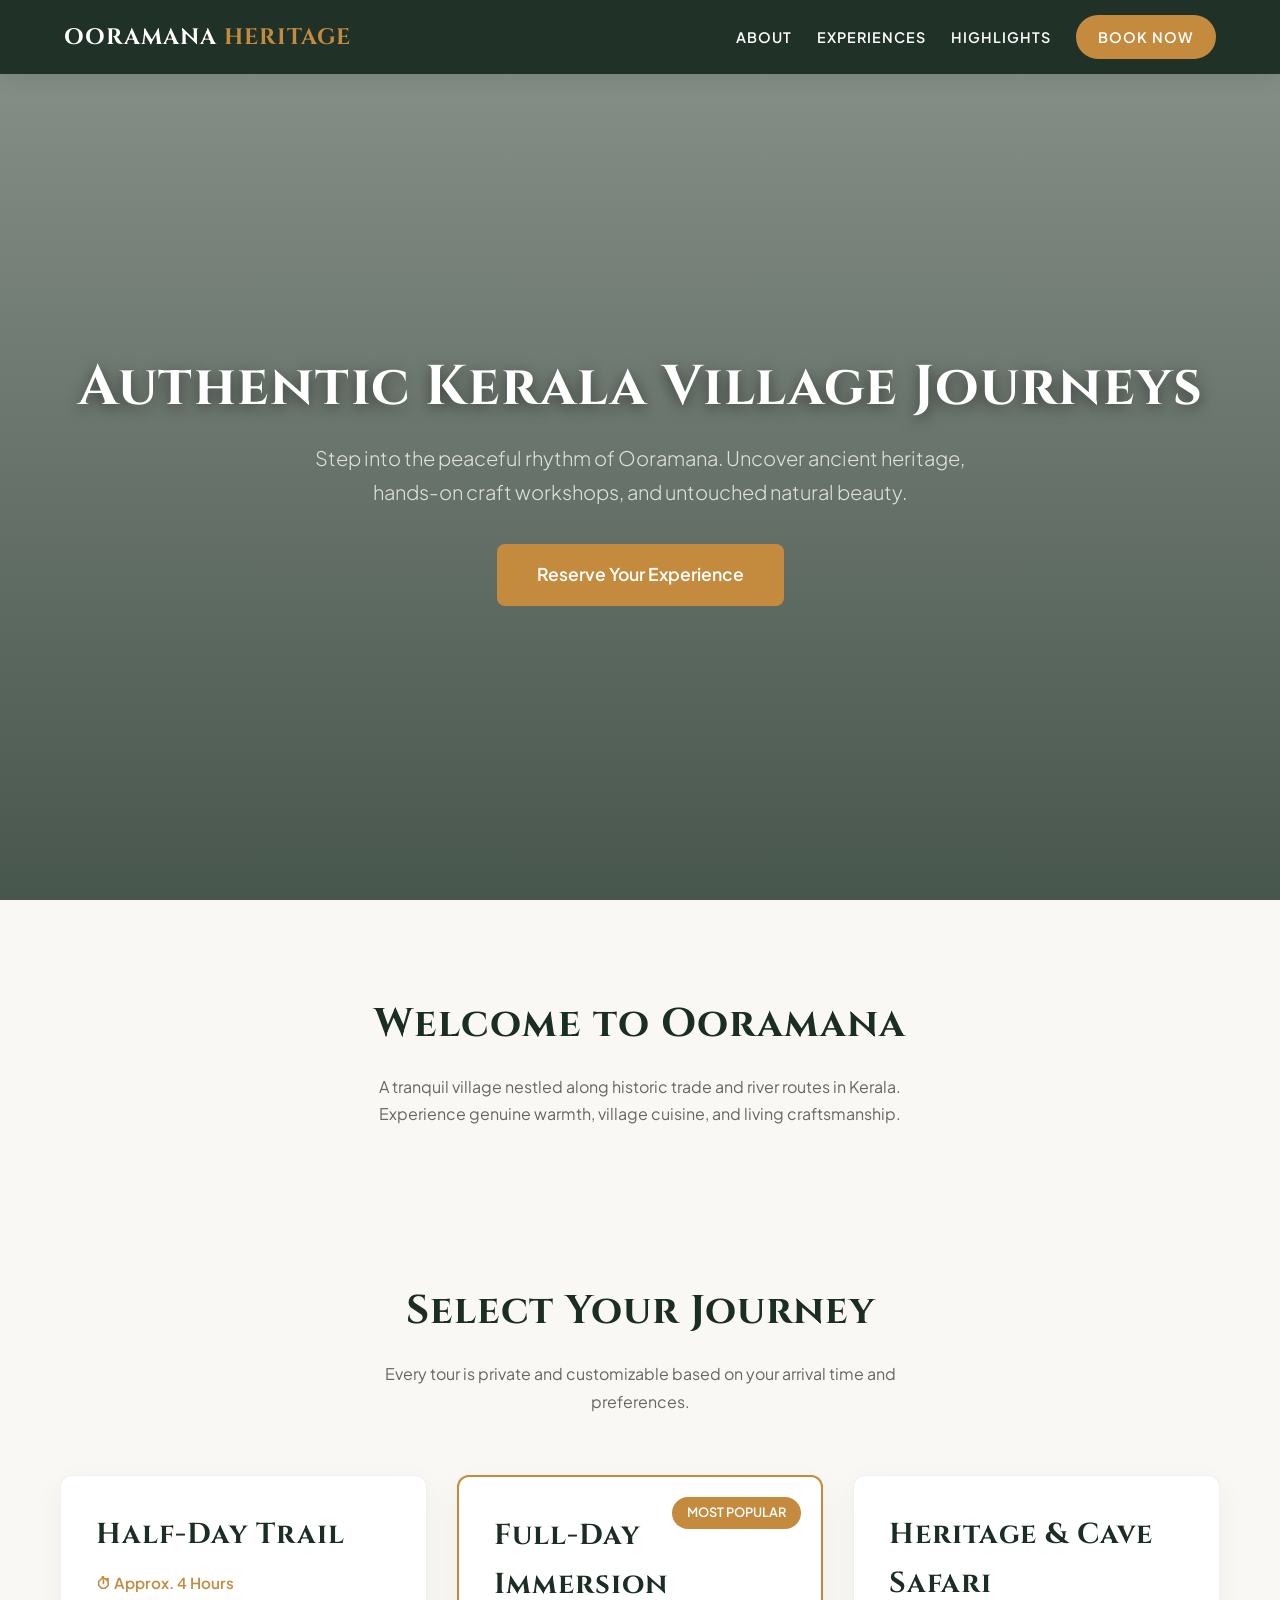
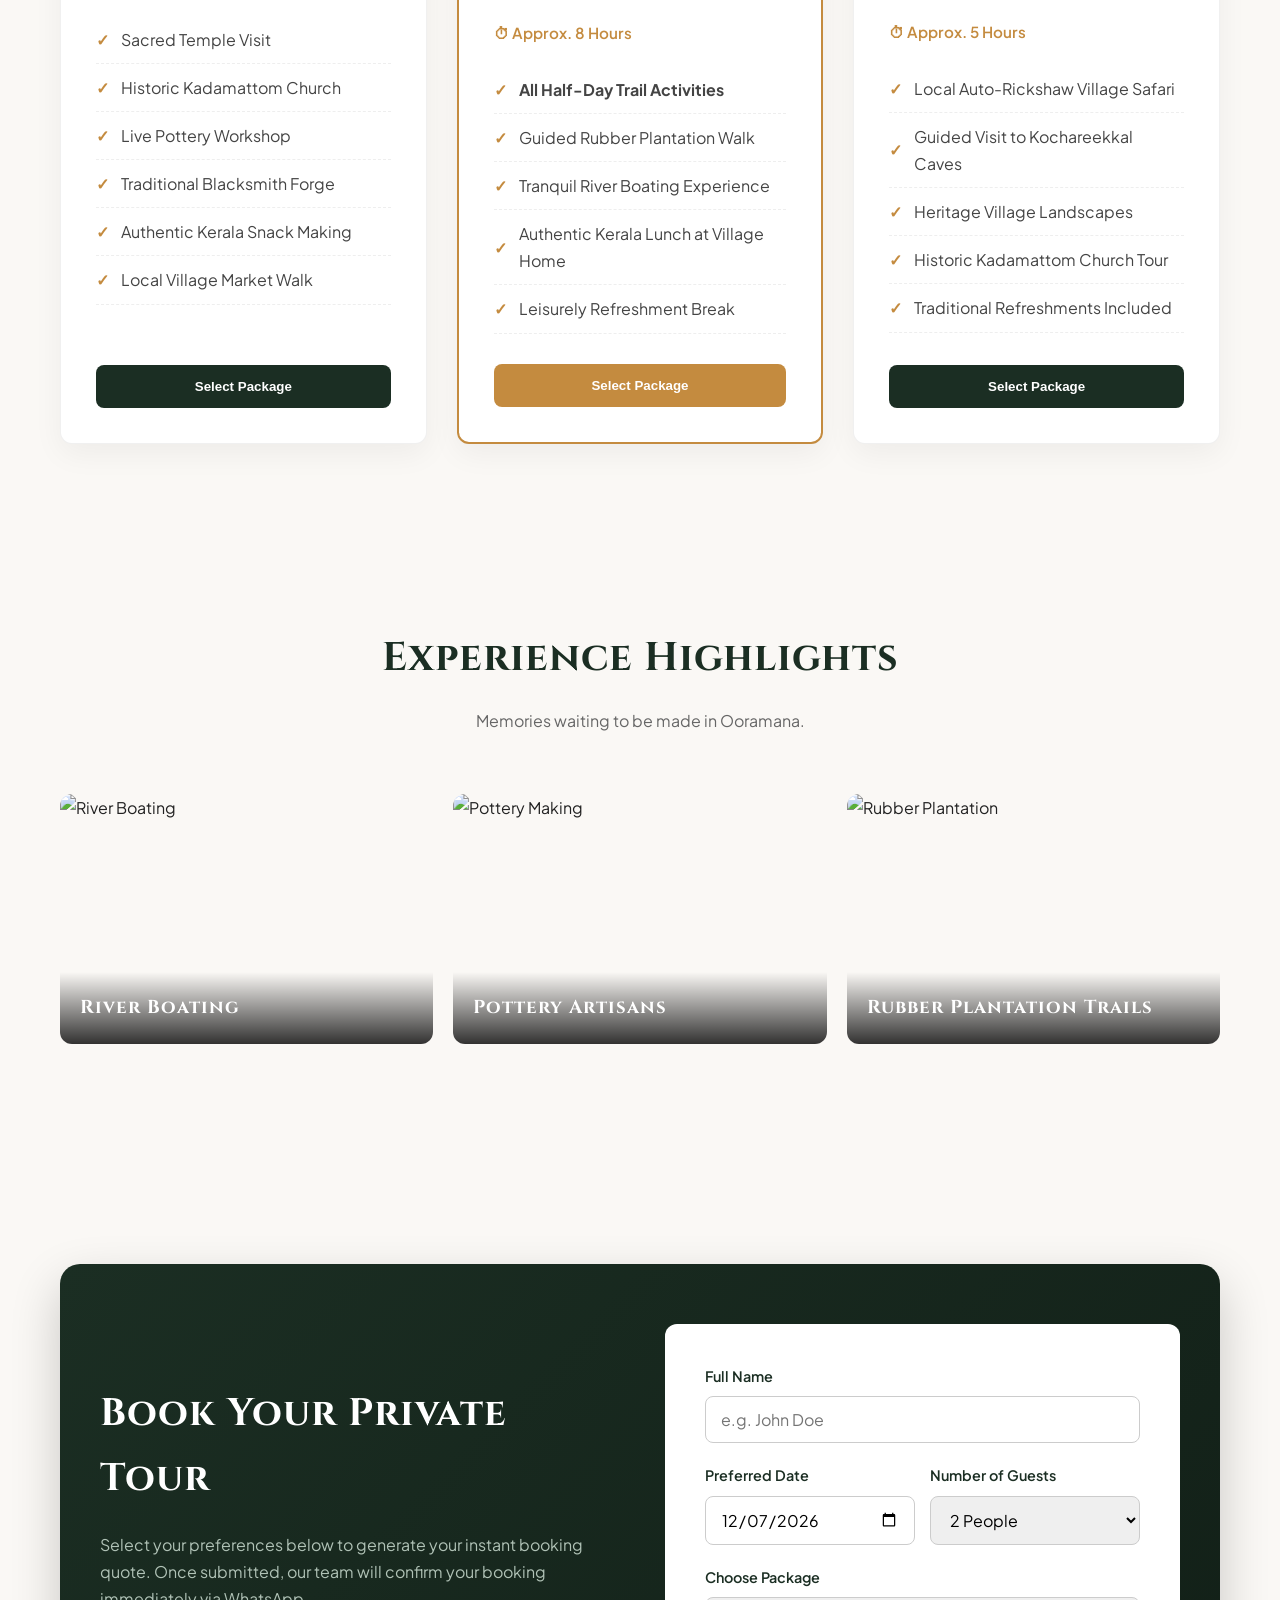
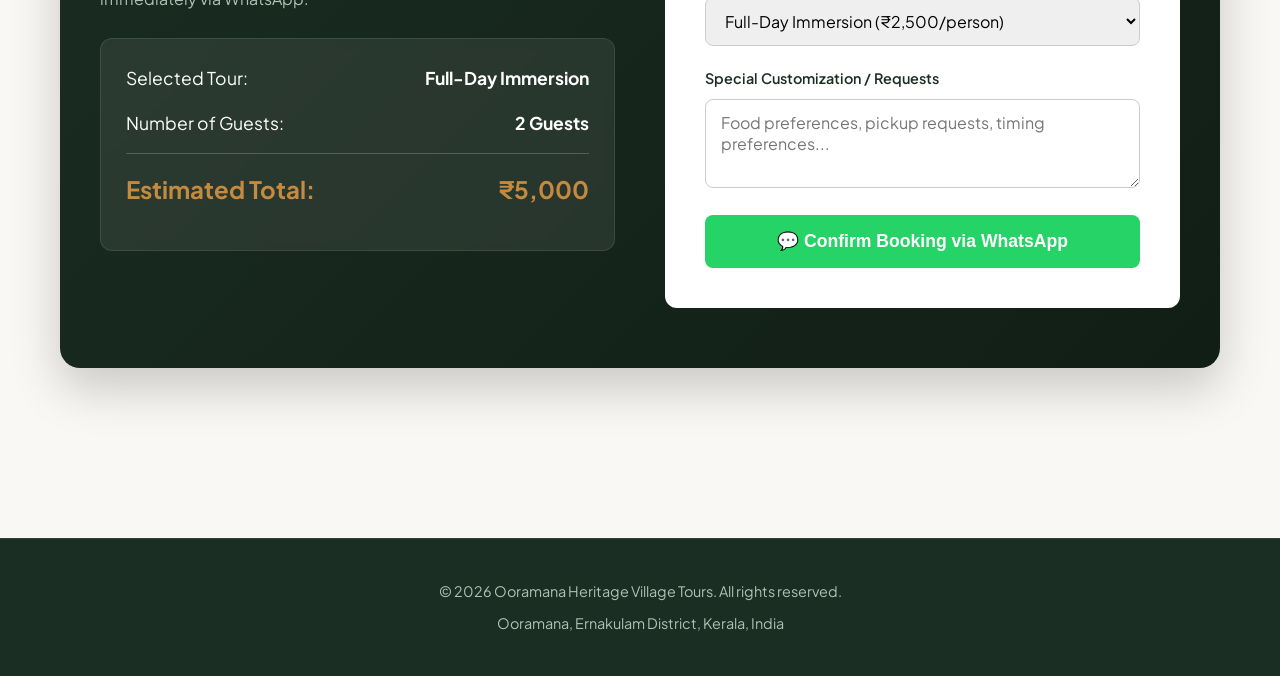
==== index.html @ 74918557 "Revamp index.html with new styles and content Updated the title and styles for better branding and a" ====
<!DOCTYPE html>
<html lang="en">
<head>
    <meta charset="UTF-8">
    <meta name="viewport" content="width=device-width, initial-scale=1.0">
    <title>Ooramana Heritage & Village Tours | Kerala</title>
    <!-- Google Fonts -->
    <link rel="preconnect" href="https://fonts.googleapis.com">
    <link rel="preconnect" href="https://fonts.gstatic.com" crossorigin>
    <link href="https://fonts.googleapis.com/css2?family=Cinzel:wght@500;700&family=Plus+Jakarta+Sans:wght@300;400;600&display=swap" rel="stylesheet">
    
    <style>
        :root {
            --primary: #1b2e23;      /* Deep Forest Green */
            --accent: #c48b3f;       /* Warm Terracotta / Gold */
            --accent-light: #f4ede2;
            --bg: #faf8f5;           /* Soft Ivory Background */
            --card-bg: #ffffff;
            --text-dark: #222222;
            --text-muted: #666666;
            --radius: 12px;
            --transition: all 0.3s cubic-bezier(0.25, 0.8, 0.25, 1);
        }

        * {
            box-sizing: border-box;
            margin: 0;
            padding: 0;
        }

        html {
            scroll-behavior: smooth;
        }

        body {
            font-family: 'Plus Jakarta Sans', sans-serif;
            background-color: var(--bg);
            color: var(--text-dark);
            line-height: 1.7;
        }

        h1, h2, h3, .brand {
            font-family: 'Cinzel', serif;
            letter-spacing: 1px;
        }

        /* Header & Navigation */
        header {
            position: fixed;
            top: 0;
            width: 100%;
            background: rgba(27, 46, 35, 0.95);
            backdrop-filter: blur(10px);
            z-index: 1000;
            padding: 15px 5%;
            display: flex;
            justify-content: space-between;
            align-items: center;
            box-shadow: 0 4px 20px rgba(0,0,0,0.1);
        }

        .brand {
            color: #ffffff;
            font-size: 1.4rem;
            font-weight: 700;
            text-decoration: none;
        }

        .brand span {
            color: var(--accent);
        }

        nav {
            display: flex;
            gap: 25px;
            align-items: center;
        }

        nav a {
            color: #ffffff;
            text-decoration: none;
            font-size: 0.9rem;
            font-weight: 600;
            text-transform: uppercase;
            letter-spacing: 1px;
            transition: var(--transition);
        }

        nav a:hover {
            color: var(--accent);
        }

        .nav-btn {
            background-color: var(--accent);
            color: white !important;
            padding: 10px 22px;
            border-radius: 30px;
            transition: var(--transition);
        }

        .nav-btn:hover {
            background-color: #a6722e;
            transform: translateY(-2px);
        }

        /* Hero Section */
        .hero {
            min-height: 100vh;
            background: linear-gradient(180deg, rgba(27, 46, 35, 0.5) 0%, rgba(27, 46, 35, 0.8) 100%), 
                        url('https://images.unsplash.com/photo-1602216056096-3b40cc0c9944?auto=format&fit=crop&w=1800&q=80') center/cover no-repeat;
            display: flex;
            flex-direction: column;
            justify-content: center;
            align-items: center;
            text-align: center;
            color: white;
            padding: 100px 20px 40px;
        }

        .hero h1 {
            font-size: 3.5rem;
            margin-bottom: 20px;
            line-height: 1.2;
            text-shadow: 0 4px 15px rgba(0,0,0,0.5);
        }

        .hero p {
            font-size: 1.25rem;
            max-width: 700px;
            margin-bottom: 35px;
            color: #e0e0e0;
            font-weight: 300;
        }

        /* Main Container */
        .container {
            max-width: 1200px;
            margin: 0 auto;
            padding: 90px 20px;
        }

        .section-header {
            text-align: center;
            margin-bottom: 60px;
        }

        .section-header h2 {
            font-size: 2.5rem;
            color: var(--primary);
            margin-bottom: 15px;
        }

        .section-header p {
            color: var(--text-muted);
            max-width: 600px;
            margin: 0 auto;
        }

        /* Interactive Experience Grid */
        .packages-grid {
            display: grid;
            grid-template-columns: repeat(auto-fit, minmax(320px, 1fr));
            gap: 30px;
        }

        .package-card {
            background: var(--card-bg);
            border-radius: var(--radius);
            overflow: hidden;
            box-shadow: 0 10px 30px rgba(0,0,0,0.05);
            border: 1px solid rgba(0,0,0,0.06);
            display: flex;
            flex-direction: column;
            transition: var(--transition);
            position: relative;
        }

        .package-card:hover {
            transform: translateY(-8px);
            box-shadow: 0 20px 40px rgba(0,0,0,0.1);
        }

        .package-card.featured {
            border: 2px solid var(--accent);
        }

        .badge {
            position: absolute;
            top: 20px;
            right: 20px;
            background-color: var(--accent);
            color: white;
            padding: 5px 15px;
            border-radius: 20px;
            font-size: 0.8rem;
            font-weight: 600;
            text-transform: uppercase;
        }

        .package-body {
            padding: 35px;
            flex-grow: 1;
            display: flex;
            flex-direction: column;
        }

        .package-title {
            font-size: 1.8rem;
            color: var(--primary);
            margin-bottom: 10px;
        }

        .package-duration {
            color: var(--accent);
            font-weight: 600;
            margin-bottom: 20px;
            display: block;
            font-size: 0.95rem;
        }

        .package-list {
            list-style: none;
            margin-bottom: 30px;
            flex-grow: 1;
        }

        .package-list li {
            padding: 10px 0;
            border-bottom: 1px dashed #eeeeee;
            display: flex;
            align-items: center;
            gap: 12px;
            color: #444;
        }

        .package-list li::before {
            content: "✓";
            color: var(--accent);
            font-weight: bold;
        }

        .select-btn {
            background-color: var(--primary);
            color: white;
            text-align: center;
            padding: 14px;
            border-radius: 8px;
            text-decoration: none;
            font-weight: 600;
            cursor: pointer;
            border: none;
            width: 100%;
            transition: var(--transition);
        }

        .select-btn:hover {
            background-color: var(--accent);
        }

        /* Booking Section */
        .booking-section {
            background: linear-gradient(135deg, var(--primary) 0%, #111e16 100%);
            color: white;
            border-radius: 20px;
            padding: 60px 40px;
            margin-top: 40px;
            box-shadow: 0 20px 50px rgba(0,0,0,0.2);
        }

        .booking-container {
            display: grid;
            grid-template-columns: 1fr 1fr;
            gap: 50px;
            align-items: center;
        }

        .booking-info h2 {
            font-size: 2.4rem;
            color: #ffffff;
            margin-bottom: 20px;
        }

        .booking-info p {
            color: #b0c2b6;
            margin-bottom: 25px;
        }

        .price-calculator {
            background: rgba(255, 255, 255, 0.08);
            padding: 25px;
            border-radius: var(--radius);
            backdrop-filter: blur(5px);
            border: 1px solid rgba(255,255,255,0.1);
        }

        .calculator-row {
            display: flex;
            justify-content: space-between;
            margin-bottom: 15px;
            font-size: 1.1rem;
        }

        .calculator-total {
            border-top: 1px solid rgba(255,255,255,0.2);
            padding-top: 15px;
            font-size: 1.5rem;
            font-weight: 700;
            color: var(--accent);
        }

        /* Interactive Booking Form */
        .booking-form {
            background: white;
            padding: 40px;
            border-radius: var(--radius);
            color: var(--text-dark);
        }

        .form-group {
            margin-bottom: 20px;
        }

        .form-group label {
            display: block;
            margin-bottom: 8px;
            font-weight: 600;
            font-size: 0.9rem;
            color: var(--primary);
        }

        .form-control {
            width: 100%;
            padding: 12px 15px;
            border: 1px solid #cccccc;
            border-radius: 8px;
            font-family: inherit;
            font-size: 1rem;
            transition: var(--transition);
        }

        .form-control:focus {
            outline: none;
            border-color: var(--accent);
            box-shadow: 0 0 0 3px rgba(196, 139, 63, 0.2);
        }

        .form-row {
            display: grid;
            grid-template-columns: 1fr 1fr;
            gap: 15px;
        }

        .book-now-btn {
            background-color: #25D366; /* WhatsApp Green */
            color: white;
            width: 100%;
            padding: 16px;
            border: none;
            border-radius: 8px;
            font-size: 1.1rem;
            font-weight: 700;
            cursor: pointer;
            display: flex;
            justify-content: center;
            align-items: center;
            gap: 10px;
            transition: var(--transition);
        }

        .book-now-btn:hover {
            background-color: #1eb956;
            transform: translateY(-2px);
        }

        /* Highlights / Gallery Grid */
        .gallery-grid {
            display: grid;
            grid-template-columns: repeat(auto-fit, minmax(280px, 1fr));
            gap: 20px;
        }

        .gallery-item {
            position: relative;
            height: 250px;
            border-radius: var(--radius);
            overflow: hidden;
        }

        .gallery-item img {
            width: 100%;
            height: 100%;
            object-fit: cover;
            transition: var(--transition);
        }

        .gallery-item:hover img {
            transform: scale(1.08);
        }

        .gallery-overlay {
            position: absolute;
            bottom: 0;
            left: 0;
            right: 0;
            background: linear-gradient(transparent, rgba(0,0,0,0.8));
            color: white;
            padding: 20px;
        }

        /* Footer */
        footer {
            background: var(--primary);
            color: white;
            text-align: center;
            padding: 40px 20px;
            margin-top: 80px;
            border-top: 1px solid rgba(255,255,255,0.1);
        }

        footer p {
            color: #b0c2b6;
            font-size: 0.9rem;
        }

        /* Mobile Adjustments */
        @media (max-width: 768px) {
            .hero h1 { font-size: 2.4rem; }
            .booking-container { grid-template-columns: 1fr; }
            .form-row { grid-template-columns: 1fr; }
            nav { display: none; } /* Simplified for clean mobile view */
        }
    </style>
</head>
<body>

    <!-- Header Navigation -->
    <header>
        <a href="#" class="brand">OORAMANA <span>HERITAGE</span></a>
        <nav>
            <a href="#about">About</a>
            <a href="#packages">Experiences</a>
            <a href="#highlights">Highlights</a>
            <a href="#booking" class="nav-btn">Book Now</a>
        </nav>
    </header>

    <!-- Hero Section -->
    <section class="hero">
        <h1>Authentic Kerala Village Journeys</h1>
        <p>Step into the peaceful rhythm of Ooramana. Uncover ancient heritage, hands-on craft workshops, and untouched natural beauty.</p>
        <a href="#booking" class="select-btn" style="width: auto; padding: 16px 40px; font-size: 1.1rem; background-color: var(--accent);">Reserve Your Experience</a>
    </section>

    <!-- About Section -->
    <section class="container" id="about">
        <div class="section-header">
            <h2>Welcome to Ooramana</h2>
            <p>A tranquil village nestled along historic trade and river routes in Kerala. Experience genuine warmth, village cuisine, and living craftsmanship.</p>
        </div>
    </section>

    <!-- Experience Packages -->
    <section class="container" id="packages" style="padding-top: 0;">
        <div class="section-header">
            <h2>Select Your Journey</h2>
            <p>Every tour is private and customizable based on your arrival time and preferences.</p>
        </div>

        <div class="packages-grid">
            
            <!-- Half-Day Card -->
            <div class="package-card">
                <div class="package-body">
                    <h3 class="package-title">Half-Day Trail</h3>
                    <span class="package-duration">⏱ Approx. 4 Hours</span>
                    <ul class="package-list">
                        <li>Sacred Temple Visit</li>
                        <li>Historic Kadamattom Church</li>
                        <li>Live Pottery Workshop</li>
                        <li>Traditional Blacksmith Forge</li>
                        <li>Authentic Kerala Snack Making</li>
                        <li>Local Village Market Walk</li>
                    </ul>
                    <button class="select-btn" onclick="selectPackage('Half-Day Trail', 1200)">Select Package</button>
                </div>
            </div>

            <!-- Full-Day Card (Featured) -->
            <div class="package-card featured">
                <span class="badge">Most Popular</span>
                <div class="package-body">
                    <h3 class="package-title">Full-Day Immersion</h3>
                    <span class="package-duration">⏱ Approx. 8 Hours</span>
                    <ul class="package-list">
                        <li><strong>All Half-Day Trail Activities</strong></li>
                        <li>Guided Rubber Plantation Walk</li>
                        <li>Tranquil River Boating Experience</li>
                        <li>Authentic Kerala Lunch at Village Home</li>
                        <li>Leisurely Refreshment Break</li>
                    </ul>
                    <button class="select-btn" onclick="selectPackage('Full-Day Immersion', 2500)" style="background-color: var(--accent);">Select Package</button>
                </div>
            </div>

            <!-- Cave & Heritage Card -->
            <div class="package-card">
                <div class="package-body">
                    <h3 class="package-title">Heritage & Cave Safari</h3>
                    <span class="package-duration">⏱ Approx. 5 Hours</span>
                    <ul class="package-list">
                        <li>Local Auto-Rickshaw Village Safari</li>
                        <li>Guided Visit to Kochareekkal Caves</li>
                        <li>Heritage Village Landscapes</li>
                        <li>Historic Kadamattom Church Tour</li>
                        <li>Traditional Refreshments Included</li>
                    </ul>
                    <button class="select-btn" onclick="selectPackage('Heritage & Cave Safari', 1800)">Select Package</button>
                </div>
            </div>

        </div>
    </section>

    <!-- Highlights Visual Section -->
    <section class="container" id="highlights">
        <div class="section-header">
            <h2>Experience Highlights</h2>
            <p>Memories waiting to be made in Ooramana.</p>
        </div>
        <div class="gallery-grid">
            <div class="gallery-item">
                <img src="https://images.unsplash.com/photo-1602216056096-3b40cc0c9944?auto=format&fit=crop&w=600&q=80" alt="River Boating">
                <div class="gallery-overlay">
                    <h3>River Boating</h3>
                </div>
            </div>
            <div class="gallery-item">
                <img src="https://images.unsplash.com/photo-1544644181-1484b3fdfc62?auto=format&fit=crop&w=600&q=80" alt="Pottery Making">
                <div class="gallery-overlay">
                    <h3>Pottery Artisans</h3>
                </div>
            </div>
            <div class="gallery-item">
                <img src="https://images.unsplash.com/photo-1596178065887-1198b6148b2b?auto=format&fit=crop&w=600&q=80" alt="Rubber Plantation">
                <div class="gallery-overlay">
                    <h3>Rubber Plantation Trails</h3>
                </div>
            </div>
        </div>
    </section>

    <!-- Interactive Booking Engine Section -->
    <section class="container" id="booking">
        <div class="booking-section">
            <div class="booking-container">
                
                <div class="booking-info">
                    <h2>Book Your Private Tour</h2>
                    <p>Select your preferences below to generate your instant booking quote. Once submitted, our team will confirm your booking immediately via WhatsApp.</p>
                    
                    <div class="price-calculator">
                        <div class="calculator-row">
                            <span>Selected Tour:</span>
                            <strong id="calc-package">Full-Day Immersion</strong>
                        </div>
                        <div class="calculator-row">
                            <span>Number of Guests:</span>
                            <strong id="calc-guests">2 Guests</strong>
                        </div>
                        <div class="calculator-row calculator-total">
                            <span>Estimated Total:</span>
                            <span id="calc-total">₹5,000</span>
                        </div>
                    </div>
                </div>

                <!-- Booking Form -->
                <div class="booking-form">
                    <form id="tourBookingForm" onsubmit="handleBooking(event)">
                        
                        <div class="form-group">
                            <label for="fullName">Full Name</label>
                            <input type="text" id="fullName" class="form-control" placeholder="e.g. John Doe" required>
                        </div>

                        <div class="form-row">
                            <div class="form-group">
                                <label for="tourDate">Preferred Date</label>
                                <input type="date" id="tourDate" class="form-control" required>
                            </div>
                            <div class="form-group">
                                <label for="guestCount">Number of Guests</label>
                                <select id="guestCount" class="form-control" onchange="updateCalculation()">
                                    <option value="1">1 Person</option>
                                    <option value="2" selected>2 People</option>
                                    <option value="3">3 People</option>
                                    <option value="4">4 People</option>
                                    <option value="5">5+ People (Group)</option>
                                </select>
                            </div>
                        </div>

                        <div class="form-group">
                            <label for="packageSelect">Choose Package</label>
                            <select id="packageSelect" class="form-control" onchange="updateCalculation()">
                                <option value="Half-Day Trail" data-price="1200">Half-Day Trail (₹1,200/person)</option>
                                <option value="Full-Day Immersion" data-price="2500" selected>Full-Day Immersion (₹2,500/person)</option>
                                <option value="Heritage & Cave Safari" data-price="1800">Heritage & Cave Safari (₹1,800/person)</option>
                            </select>
                        </div>

                        <div class="form-group">
                            <label for="specialRequests">Special Customization / Requests</label>
                            <textarea id="specialRequests" class="form-control" rows="3" placeholder="Food preferences, pickup requests, timing preferences..."></textarea>
                        </div>

                        <button type="submit" class="book-now-btn">
                            💬 Confirm Booking via WhatsApp
                        </button>

                    </form>
                </div>

            </div>
        </div>
    </section>

    <!-- Footer -->
    <footer>
        <p>&copy; 2026 Ooramana Heritage Village Tours. All rights reserved.</p>
        <p style="margin-top: 8px;">Ooramana, Ernakulam District, Kerala, India</p>
    </footer>

    <!-- JavaScript Logic -->
    <script>
        // Set default date picker to tomorrow
        const dateInput = document.getElementById('tourDate');
        const tomorrow = new Date();
        tomorrow.setDate(tomorrow.getDate() + 1);
        dateInput.value = tomorrow.toISOString().split('T')[0];

        // Global Selection Variables
        let currentPricePerPerson = 2500;

        function selectPackage(packageName, pricePerPerson) {
            const select = document.getElementById('packageSelect');
            for(let i = 0; i < select.options.length; i++) {
                if(select.options[i].value === packageName) {
                    select.selectedIndex = i;
                    break;
                }
            }
            updateCalculation();
            document.getElementById('booking').scrollIntoView({ behavior: 'smooth' });
        }

        function updateCalculation() {
            const packageSelect = document.getElementById('packageSelect');
            const guestSelect = document.getElementById('guestCount');
            
            const selectedOption = packageSelect.options[packageSelect.selectedIndex];
            const packageName = selectedOption.value;
            const price = parseInt(selectedOption.getAttribute('data-price'));
            const guests = parseInt(guestSelect.value);

            const total = price * guests;

            // Update UI
            document.getElementById('calc-package').innerText = packageName;
            document.getElementById('calc-guests').innerText = guests + (guests === 1 ? ' Guest' : ' Guests');
            document.getElementById('calc-total').innerText = '₹' + total.toLocaleString('en-IN');
        }

        function handleBooking(e) {
            e.preventDefault();

            const name = document.getElementById('fullName').value;
            const date = document.getElementById('tourDate').value;
            const guests = document.getElementById('guestCount').value;
            const packageName = document.getElementById('packageSelect').value;
            const total = document.getElementById('calc-total').innerText;
            const requests = document.getElementById('specialRequests').value;

            // Format WhatsApp Message
            const whatsappNumber = "910000000000"; // REPLACE WITH YOUR ACTUAL WHATSAPP NUMBER (with country code)
            
            const message = `Hello Ooramana Heritage Tours!%0A%0A` +
                `*New Booking Request*%0A` +
                `👤 *Name:* ${encodeURIComponent(name)}%0A` +
                `📅 *Date:* ${date}%0A` +
                `👥 *Guests:* ${guests}%0A` +
                `🌿 *Package:* ${encodeURIComponent(packageName)}%0A` +
                `💰 *Estimated Total:* ${encodeURIComponent(total)}%0A` +
                (requests ? `📝 *Notes:* ${encodeURIComponent(requests)}%0A` : '') +
                `%0APlease confirm availability for this date.`;

            // Open WhatsApp
            window.open(`https://wa.me/${whatsappNumber}?text=${message}`, '_blank');
        }

        // Initialize calculation on page load
        updateCalculation();
    </script>
</body>
</html>
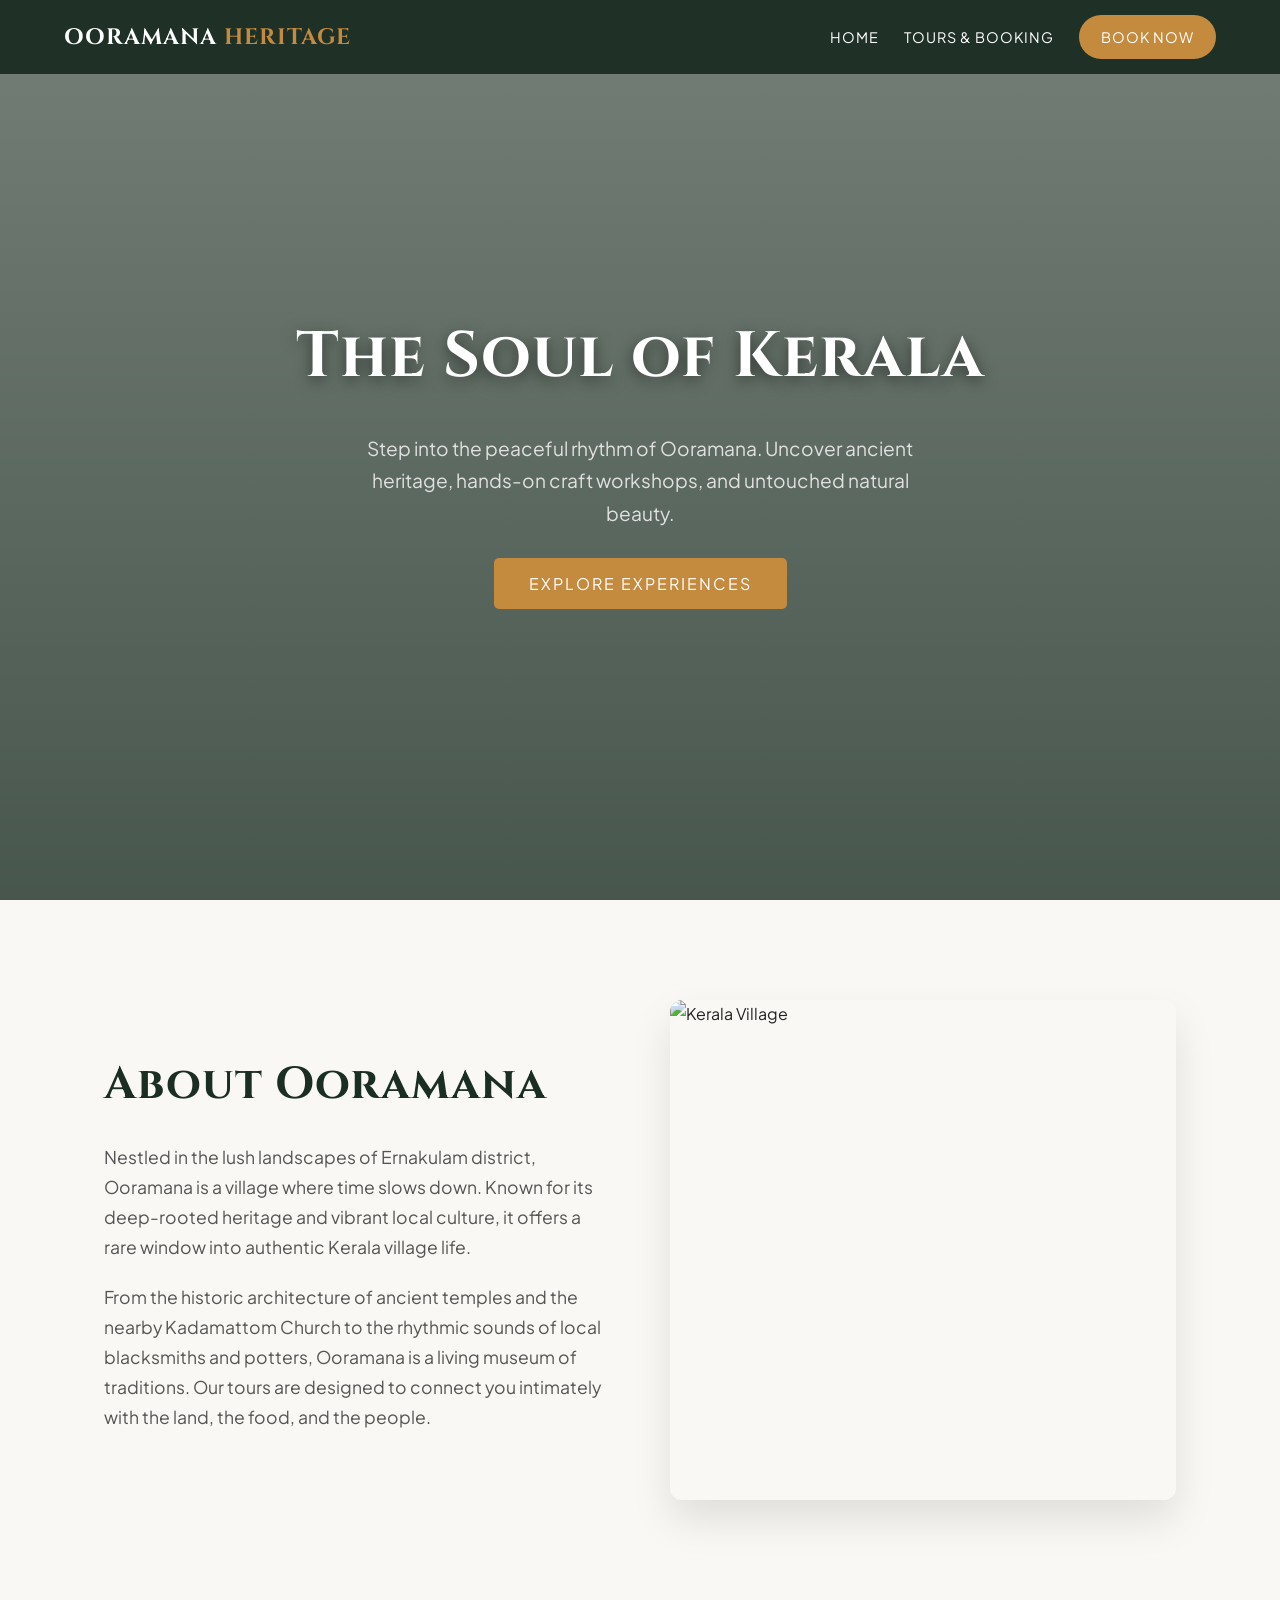
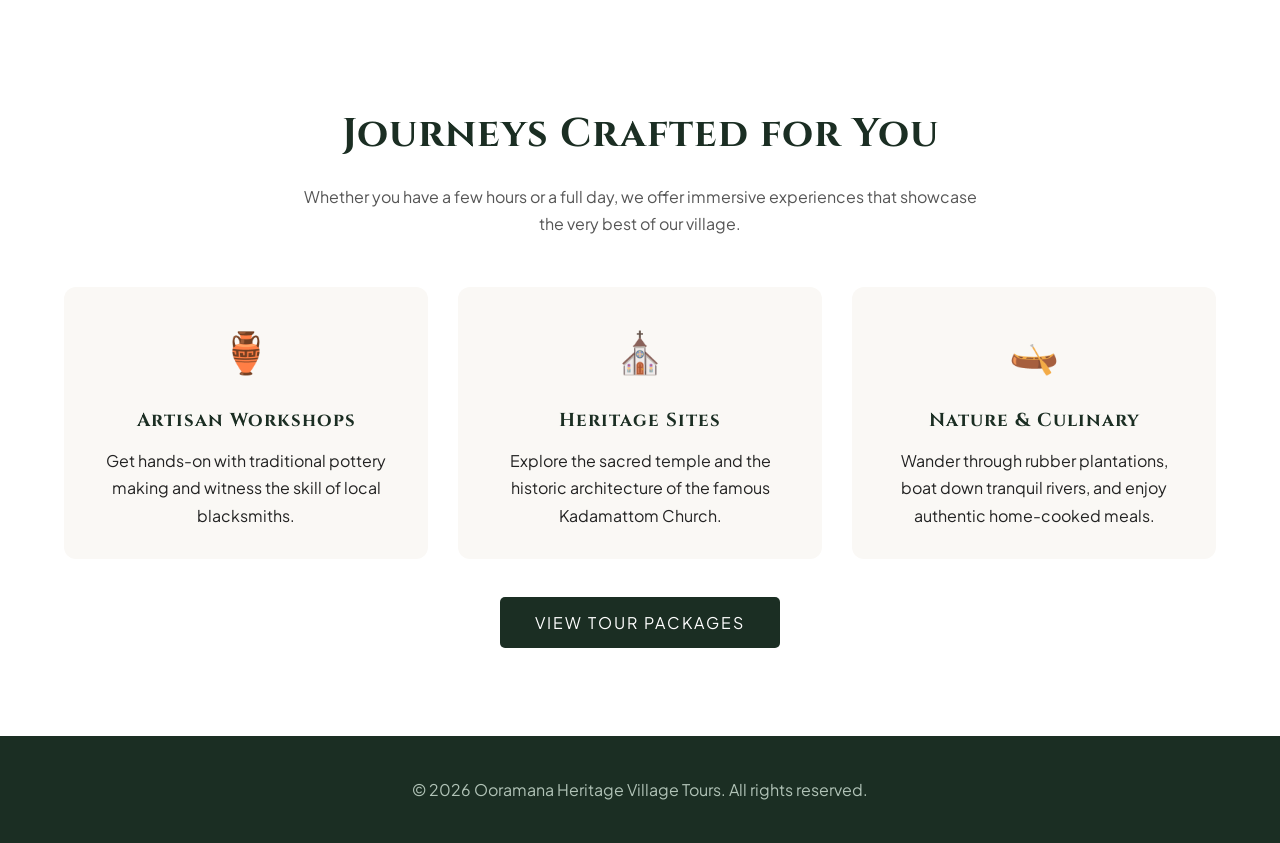
==== commit 00140aa6: "Refactor styles and enhance HTML structure Updated CSS styles for improved design and added animatio" ====
--- a/index.html
+++ b/index.html
@@ -13,30 +13,20 @@
         :root {
             --primary: #1b2e23;      /* Deep Forest Green */
             --accent: #c48b3f;       /* Warm Terracotta / Gold */
-            --accent-light: #f4ede2;
             --bg: #faf8f5;           /* Soft Ivory Background */
-            --card-bg: #ffffff;
             --text-dark: #222222;
-            --text-muted: #666666;
-            --radius: 12px;
-            --transition: all 0.3s cubic-bezier(0.25, 0.8, 0.25, 1);
-        }
-
-        * {
-            box-sizing: border-box;
-            margin: 0;
-            padding: 0;
-        }
-
-        html {
-            scroll-behavior: smooth;
-        }
-
+            --text-muted: #555555;
+            --transition: all 0.3s ease;
+        }
+
+        * { margin: 0; padding: 0; box-sizing: border-box; }
+        
         body {
             font-family: 'Plus Jakarta Sans', sans-serif;
             background-color: var(--bg);
             color: var(--text-dark);
             line-height: 1.7;
+            overflow-x: hidden;
         }
 
         h1, h2, h3, .brand {
@@ -44,662 +34,173 @@
             letter-spacing: 1px;
         }
 
-        /* Header & Navigation */
+        /* Animations */
+        .anim-fade-up {
+            opacity: 0;
+            transform: translateY(40px);
+            transition: opacity 0.8s ease-out, transform 0.8s ease-out;
+        }
+        .anim-fade-up.visible {
+            opacity: 1;
+            transform: translateY(0);
+        }
+        .delay-1 { transition-delay: 0.1s; }
+        .delay-2 { transition-delay: 0.2s; }
+        .delay-3 { transition-delay: 0.3s; }
+
+        /* Header */
         header {
             position: fixed;
-            top: 0;
-            width: 100%;
+            top: 0; width: 100%;
             background: rgba(27, 46, 35, 0.95);
             backdrop-filter: blur(10px);
             z-index: 1000;
             padding: 15px 5%;
-            display: flex;
-            justify-content: space-between;
-            align-items: center;
-            box-shadow: 0 4px 20px rgba(0,0,0,0.1);
-        }
-
-        .brand {
-            color: #ffffff;
-            font-size: 1.4rem;
-            font-weight: 700;
-            text-decoration: none;
-        }
-
-        .brand span {
-            color: var(--accent);
-        }
-
-        nav {
-            display: flex;
-            gap: 25px;
-            align-items: center;
-        }
-
+            display: flex; justify-content: space-between; align-items: center;
+        }
+        .brand { color: #ffffff; font-size: 1.4rem; font-weight: 700; text-decoration: none; }
+        .brand span { color: var(--accent); }
+        
+        nav { display: flex; gap: 25px; align-items: center; }
         nav a {
-            color: #ffffff;
-            text-decoration: none;
-            font-size: 0.9rem;
-            font-weight: 600;
-            text-transform: uppercase;
-            letter-spacing: 1px;
-            transition: var(--transition);
-        }
-
-        nav a:hover {
-            color: var(--accent);
-        }
-
+            color: #ffffff; text-decoration: none; font-size: 0.9rem;
+            text-transform: uppercase; letter-spacing: 1px; transition: var(--transition);
+        }
+        nav a:hover { color: var(--accent); }
         .nav-btn {
-            background-color: var(--accent);
-            color: white !important;
-            padding: 10px 22px;
-            border-radius: 30px;
-            transition: var(--transition);
-        }
-
-        .nav-btn:hover {
-            background-color: #a6722e;
-            transform: translateY(-2px);
-        }
-
-        /* Hero Section */
+            background-color: var(--accent); color: white !important;
+            padding: 10px 22px; border-radius: 30px;
+        }
+        .nav-btn:hover { background-color: #a6722e; }
+
+        /* Hero */
         .hero {
-            min-height: 100vh;
-            background: linear-gradient(180deg, rgba(27, 46, 35, 0.5) 0%, rgba(27, 46, 35, 0.8) 100%), 
-                        url('https://images.unsplash.com/photo-1602216056096-3b40cc0c9944?auto=format&fit=crop&w=1800&q=80') center/cover no-repeat;
-            display: flex;
-            flex-direction: column;
-            justify-content: center;
-            align-items: center;
-            text-align: center;
-            color: white;
-            padding: 100px 20px 40px;
-        }
-
-        .hero h1 {
-            font-size: 3.5rem;
-            margin-bottom: 20px;
-            line-height: 1.2;
-            text-shadow: 0 4px 15px rgba(0,0,0,0.5);
-        }
-
-        .hero p {
-            font-size: 1.25rem;
-            max-width: 700px;
-            margin-bottom: 35px;
-            color: #e0e0e0;
-            font-weight: 300;
-        }
-
-        /* Main Container */
-        .container {
-            max-width: 1200px;
-            margin: 0 auto;
-            padding: 90px 20px;
-        }
-
-        .section-header {
-            text-align: center;
-            margin-bottom: 60px;
-        }
-
-        .section-header h2 {
-            font-size: 2.5rem;
-            color: var(--primary);
-            margin-bottom: 15px;
-        }
-
-        .section-header p {
-            color: var(--text-muted);
-            max-width: 600px;
-            margin: 0 auto;
-        }
-
-        /* Interactive Experience Grid */
-        .packages-grid {
-            display: grid;
-            grid-template-columns: repeat(auto-fit, minmax(320px, 1fr));
-            gap: 30px;
-        }
-
-        .package-card {
-            background: var(--card-bg);
-            border-radius: var(--radius);
-            overflow: hidden;
-            box-shadow: 0 10px 30px rgba(0,0,0,0.05);
-            border: 1px solid rgba(0,0,0,0.06);
-            display: flex;
-            flex-direction: column;
-            transition: var(--transition);
-            position: relative;
-        }
-
-        .package-card:hover {
-            transform: translateY(-8px);
+            height: 100vh;
+            background: linear-gradient(rgba(27, 46, 35, 0.6), rgba(27, 46, 35, 0.8)), 
+                        url('https://images.unsplash.com/photo-1602216056096-3b40cc0c9944?auto=format&fit=crop&w=1800&q=80') center/cover;
+            display: flex; flex-direction: column; justify-content: center; align-items: center;
+            text-align: center; color: white; padding: 0 20px;
+        }
+        .hero h1 { font-size: 4rem; margin-bottom: 20px; text-shadow: 0 4px 15px rgba(0,0,0,0.5); }
+        .hero p { font-size: 1.2rem; max-width: 600px; color: #e0e0e0; margin-bottom: 40px; }
+        .btn {
+            background-color: var(--accent); color: white; padding: 15px 35px;
+            text-decoration: none; text-transform: uppercase; letter-spacing: 2px;
+            border-radius: 5px; transition: var(--transition);
+        }
+        .btn:hover { background-color: #a6722e; transform: translateY(-3px); }
+
+        /* Sections */
+        .section { padding: 100px 5%; max-width: 1200px; margin: 0 auto; }
+        
+        /* About Section */
+        .about-grid {
+            display: grid; grid-template-columns: 1fr 1fr; gap: 60px; align-items: center;
+        }
+        .about-text h2 { font-size: 2.8rem; color: var(--primary); margin-bottom: 20px; }
+        .about-text p { color: var(--text-muted); margin-bottom: 20px; font-size: 1.1rem; }
+        .about-img {
+            width: 100%; height: 500px; border-radius: 12px; object-fit: cover;
             box-shadow: 0 20px 40px rgba(0,0,0,0.1);
         }
 
-        .package-card.featured {
-            border: 2px solid var(--accent);
-        }
-
-        .badge {
-            position: absolute;
-            top: 20px;
-            right: 20px;
-            background-color: var(--accent);
-            color: white;
-            padding: 5px 15px;
-            border-radius: 20px;
-            font-size: 0.8rem;
-            font-weight: 600;
-            text-transform: uppercase;
-        }
-
-        .package-body {
-            padding: 35px;
-            flex-grow: 1;
-            display: flex;
-            flex-direction: column;
-        }
-
-        .package-title {
-            font-size: 1.8rem;
-            color: var(--primary);
-            margin-bottom: 10px;
-        }
-
-        .package-duration {
-            color: var(--accent);
-            font-weight: 600;
-            margin-bottom: 20px;
-            display: block;
-            font-size: 0.95rem;
-        }
-
-        .package-list {
-            list-style: none;
-            margin-bottom: 30px;
-            flex-grow: 1;
-        }
-
-        .package-list li {
-            padding: 10px 0;
-            border-bottom: 1px dashed #eeeeee;
-            display: flex;
-            align-items: center;
-            gap: 12px;
-            color: #444;
-        }
-
-        .package-list li::before {
-            content: "✓";
-            color: var(--accent);
-            font-weight: bold;
-        }
-
-        .select-btn {
-            background-color: var(--primary);
-            color: white;
-            text-align: center;
-            padding: 14px;
-            border-radius: 8px;
-            text-decoration: none;
-            font-weight: 600;
-            cursor: pointer;
-            border: none;
-            width: 100%;
-            transition: var(--transition);
-        }
-
-        .select-btn:hover {
-            background-color: var(--accent);
-        }
-
-        /* Booking Section */
-        .booking-section {
-            background: linear-gradient(135deg, var(--primary) 0%, #111e16 100%);
-            color: white;
-            border-radius: 20px;
-            padding: 60px 40px;
-            margin-top: 40px;
-            box-shadow: 0 20px 50px rgba(0,0,0,0.2);
-        }
-
-        .booking-container {
-            display: grid;
-            grid-template-columns: 1fr 1fr;
-            gap: 50px;
-            align-items: center;
-        }
-
-        .booking-info h2 {
-            font-size: 2.4rem;
-            color: #ffffff;
-            margin-bottom: 20px;
-        }
-
-        .booking-info p {
-            color: #b0c2b6;
-            margin-bottom: 25px;
-        }
-
-        .price-calculator {
-            background: rgba(255, 255, 255, 0.08);
-            padding: 25px;
-            border-radius: var(--radius);
-            backdrop-filter: blur(5px);
-            border: 1px solid rgba(255,255,255,0.1);
-        }
-
-        .calculator-row {
-            display: flex;
-            justify-content: space-between;
-            margin-bottom: 15px;
-            font-size: 1.1rem;
-        }
-
-        .calculator-total {
-            border-top: 1px solid rgba(255,255,255,0.2);
-            padding-top: 15px;
-            font-size: 1.5rem;
-            font-weight: 700;
-            color: var(--accent);
-        }
-
-        /* Interactive Booking Form */
-        .booking-form {
-            background: white;
-            padding: 40px;
-            border-radius: var(--radius);
-            color: var(--text-dark);
-        }
-
-        .form-group {
-            margin-bottom: 20px;
-        }
-
-        .form-group label {
-            display: block;
-            margin-bottom: 8px;
-            font-weight: 600;
-            font-size: 0.9rem;
-            color: var(--primary);
-        }
-
-        .form-control {
-            width: 100%;
-            padding: 12px 15px;
-            border: 1px solid #cccccc;
-            border-radius: 8px;
-            font-family: inherit;
-            font-size: 1rem;
-            transition: var(--transition);
-        }
-
-        .form-control:focus {
-            outline: none;
-            border-color: var(--accent);
-            box-shadow: 0 0 0 3px rgba(196, 139, 63, 0.2);
-        }
-
-        .form-row {
-            display: grid;
-            grid-template-columns: 1fr 1fr;
-            gap: 15px;
-        }
-
-        .book-now-btn {
-            background-color: #25D366; /* WhatsApp Green */
-            color: white;
-            width: 100%;
-            padding: 16px;
-            border: none;
-            border-radius: 8px;
-            font-size: 1.1rem;
-            font-weight: 700;
-            cursor: pointer;
-            display: flex;
-            justify-content: center;
-            align-items: center;
-            gap: 10px;
-            transition: var(--transition);
-        }
-
-        .book-now-btn:hover {
-            background-color: #1eb956;
-            transform: translateY(-2px);
-        }
-
-        /* Highlights / Gallery Grid */
-        .gallery-grid {
-            display: grid;
-            grid-template-columns: repeat(auto-fit, minmax(280px, 1fr));
-            gap: 20px;
-        }
-
-        .gallery-item {
-            position: relative;
-            height: 250px;
-            border-radius: var(--radius);
-            overflow: hidden;
-        }
-
-        .gallery-item img {
-            width: 100%;
-            height: 100%;
-            object-fit: cover;
-            transition: var(--transition);
-        }
-
-        .gallery-item:hover img {
-            transform: scale(1.08);
-        }
-
-        .gallery-overlay {
-            position: absolute;
-            bottom: 0;
-            left: 0;
-            right: 0;
-            background: linear-gradient(transparent, rgba(0,0,0,0.8));
-            color: white;
-            padding: 20px;
-        }
+        /* Summary Section */
+        .summary-section { background-color: white; text-align: center; padding: 100px 5%; }
+        .summary-header { max-width: 700px; margin: 0 auto 50px; }
+        .summary-header h2 { font-size: 2.5rem; color: var(--primary); margin-bottom: 15px; }
+        
+        .feature-grid {
+            display: grid; grid-template-columns: repeat(3, 1fr); gap: 30px; max-width: 1200px; margin: 0 auto 50px;
+        }
+        .feature-card { padding: 30px; border-radius: 12px; background: var(--bg); transition: var(--transition); }
+        .feature-card:hover { transform: translateY(-10px); box-shadow: 0 15px 30px rgba(0,0,0,0.05); }
+        .feature-icon { font-size: 2.5rem; margin-bottom: 20px; }
+        .feature-card h3 { color: var(--primary); margin-bottom: 10px; }
 
         /* Footer */
-        footer {
-            background: var(--primary);
-            color: white;
-            text-align: center;
-            padding: 40px 20px;
-            margin-top: 80px;
-            border-top: 1px solid rgba(255,255,255,0.1);
-        }
-
-        footer p {
-            color: #b0c2b6;
-            font-size: 0.9rem;
-        }
-
-        /* Mobile Adjustments */
+        footer { background: var(--primary); color: #b0c2b6; text-align: center; padding: 40px 20px; }
+
         @media (max-width: 768px) {
-            .hero h1 { font-size: 2.4rem; }
-            .booking-container { grid-template-columns: 1fr; }
-            .form-row { grid-template-columns: 1fr; }
-            nav { display: none; } /* Simplified for clean mobile view */
+            .about-grid, .feature-grid { grid-template-columns: 1fr; }
+            .hero h1 { font-size: 2.5rem; }
+            nav { display: none; }
         }
     </style>
 </head>
 <body>
 
-    <!-- Header Navigation -->
     <header>
-        <a href="#" class="brand">OORAMANA <span>HERITAGE</span></a>
+        <a href="index.html" class="brand">OORAMANA <span>HERITAGE</span></a>
         <nav>
-            <a href="#about">About</a>
-            <a href="#packages">Experiences</a>
-            <a href="#highlights">Highlights</a>
-            <a href="#booking" class="nav-btn">Book Now</a>
+            <a href="index.html">Home</a>
+            <a href="packages.html">Tours & Booking</a>
+            <a href="packages.html#booking" class="nav-btn">Book Now</a>
         </nav>
     </header>
 
-    <!-- Hero Section -->
     <section class="hero">
-        <h1>Authentic Kerala Village Journeys</h1>
-        <p>Step into the peaceful rhythm of Ooramana. Uncover ancient heritage, hands-on craft workshops, and untouched natural beauty.</p>
-        <a href="#booking" class="select-btn" style="width: auto; padding: 16px 40px; font-size: 1.1rem; background-color: var(--accent);">Reserve Your Experience</a>
+        <h1 class="anim-fade-up">The Soul of Kerala</h1>
+        <p class="anim-fade-up delay-1">Step into the peaceful rhythm of Ooramana. Uncover ancient heritage, hands-on craft workshops, and untouched natural beauty.</p>
+        <div class="anim-fade-up delay-2">
+            <a href="packages.html" class="btn">Explore Experiences</a>
+        </div>
     </section>
 
-    <!-- About Section -->
-    <section class="container" id="about">
-        <div class="section-header">
-            <h2>Welcome to Ooramana</h2>
-            <p>A tranquil village nestled along historic trade and river routes in Kerala. Experience genuine warmth, village cuisine, and living craftsmanship.</p>
-        </div>
+    <section class="section about-grid">
+        <div class="about-text anim-fade-up">
+            <h2>About Ooramana</h2>
+            <p>Nestled in the lush landscapes of Ernakulam district, Ooramana is a village where time slows down. Known for its deep-rooted heritage and vibrant local culture, it offers a rare window into authentic Kerala village life.</p>
+            <p>From the historic architecture of ancient temples and the nearby Kadamattom Church to the rhythmic sounds of local blacksmiths and potters, Ooramana is a living museum of traditions. Our tours are designed to connect you intimately with the land, the food, and the people.</p>
+        </div>
+        <img src="https://images.unsplash.com/photo-1596178065887-1198b6148b2b?auto=format&fit=crop&w=800&q=80" alt="Kerala Village" class="about-img anim-fade-up delay-1">
     </section>
 
-    <!-- Experience Packages -->
-    <section class="container" id="packages" style="padding-top: 0;">
-        <div class="section-header">
-            <h2>Select Your Journey</h2>
-            <p>Every tour is private and customizable based on your arrival time and preferences.</p>
-        </div>
-
-        <div class="packages-grid">
-            
-            <!-- Half-Day Card -->
-            <div class="package-card">
-                <div class="package-body">
-                    <h3 class="package-title">Half-Day Trail</h3>
-                    <span class="package-duration">⏱ Approx. 4 Hours</span>
-                    <ul class="package-list">
-                        <li>Sacred Temple Visit</li>
-                        <li>Historic Kadamattom Church</li>
-                        <li>Live Pottery Workshop</li>
-                        <li>Traditional Blacksmith Forge</li>
-                        <li>Authentic Kerala Snack Making</li>
-                        <li>Local Village Market Walk</li>
-                    </ul>
-                    <button class="select-btn" onclick="selectPackage('Half-Day Trail', 1200)">Select Package</button>
-                </div>
+    <section class="summary-section">
+        <div class="summary-header anim-fade-up">
+            <h2>Journeys Crafted for You</h2>
+            <p style="color: var(--text-muted);">Whether you have a few hours or a full day, we offer immersive experiences that showcase the very best of our village.</p>
+        </div>
+        
+        <div class="feature-grid">
+            <div class="feature-card anim-fade-up delay-1">
+                <div class="feature-icon">🏺</div>
+                <h3>Artisan Workshops</h3>
+                <p>Get hands-on with traditional pottery making and witness the skill of local blacksmiths.</p>
             </div>
-
-            <!-- Full-Day Card (Featured) -->
-            <div class="package-card featured">
-                <span class="badge">Most Popular</span>
-                <div class="package-body">
-                    <h3 class="package-title">Full-Day Immersion</h3>
-                    <span class="package-duration">⏱ Approx. 8 Hours</span>
-                    <ul class="package-list">
-                        <li><strong>All Half-Day Trail Activities</strong></li>
-                        <li>Guided Rubber Plantation Walk</li>
-                        <li>Tranquil River Boating Experience</li>
-                        <li>Authentic Kerala Lunch at Village Home</li>
-                        <li>Leisurely Refreshment Break</li>
-                    </ul>
-                    <button class="select-btn" onclick="selectPackage('Full-Day Immersion', 2500)" style="background-color: var(--accent);">Select Package</button>
-                </div>
+            <div class="feature-card anim-fade-up delay-2">
+                <div class="feature-icon">⛪</div>
+                <h3>Heritage Sites</h3>
+                <p>Explore the sacred temple and the historic architecture of the famous Kadamattom Church.</p>
             </div>
-
-            <!-- Cave & Heritage Card -->
-            <div class="package-card">
-                <div class="package-body">
-                    <h3 class="package-title">Heritage & Cave Safari</h3>
-                    <span class="package-duration">⏱ Approx. 5 Hours</span>
-                    <ul class="package-list">
-                        <li>Local Auto-Rickshaw Village Safari</li>
-                        <li>Guided Visit to Kochareekkal Caves</li>
-                        <li>Heritage Village Landscapes</li>
-                        <li>Historic Kadamattom Church Tour</li>
-                        <li>Traditional Refreshments Included</li>
-                    </ul>
-                    <button class="select-btn" onclick="selectPackage('Heritage & Cave Safari', 1800)">Select Package</button>
-                </div>
+            <div class="feature-card anim-fade-up delay-3">
+                <div class="feature-icon">🛶</div>
+                <h3>Nature & Culinary</h3>
+                <p>Wander through rubber plantations, boat down tranquil rivers, and enjoy authentic home-cooked meals.</p>
             </div>
-
+        </div>
+
+        <div class="anim-fade-up">
+            <a href="packages.html" class="btn" style="background-color: var(--primary);">View Tour Packages</a>
         </div>
     </section>
 
-    <!-- Highlights Visual Section -->
-    <section class="container" id="highlights">
-        <div class="section-header">
-            <h2>Experience Highlights</h2>
-            <p>Memories waiting to be made in Ooramana.</p>
-        </div>
-        <div class="gallery-grid">
-            <div class="gallery-item">
-                <img src="https://images.unsplash.com/photo-1602216056096-3b40cc0c9944?auto=format&fit=crop&w=600&q=80" alt="River Boating">
-                <div class="gallery-overlay">
-                    <h3>River Boating</h3>
-                </div>
-            </div>
-            <div class="gallery-item">
-                <img src="https://images.unsplash.com/photo-1544644181-1484b3fdfc62?auto=format&fit=crop&w=600&q=80" alt="Pottery Making">
-                <div class="gallery-overlay">
-                    <h3>Pottery Artisans</h3>
-                </div>
-            </div>
-            <div class="gallery-item">
-                <img src="https://images.unsplash.com/photo-1596178065887-1198b6148b2b?auto=format&fit=crop&w=600&q=80" alt="Rubber Plantation">
-                <div class="gallery-overlay">
-                    <h3>Rubber Plantation Trails</h3>
-                </div>
-            </div>
-        </div>
-    </section>
-
-    <!-- Interactive Booking Engine Section -->
-    <section class="container" id="booking">
-        <div class="booking-section">
-            <div class="booking-container">
-                
-                <div class="booking-info">
-                    <h2>Book Your Private Tour</h2>
-                    <p>Select your preferences below to generate your instant booking quote. Once submitted, our team will confirm your booking immediately via WhatsApp.</p>
-                    
-                    <div class="price-calculator">
-                        <div class="calculator-row">
-                            <span>Selected Tour:</span>
-                            <strong id="calc-package">Full-Day Immersion</strong>
-                        </div>
-                        <div class="calculator-row">
-                            <span>Number of Guests:</span>
-                            <strong id="calc-guests">2 Guests</strong>
-                        </div>
-                        <div class="calculator-row calculator-total">
-                            <span>Estimated Total:</span>
-                            <span id="calc-total">₹5,000</span>
-                        </div>
-                    </div>
-                </div>
-
-                <!-- Booking Form -->
-                <div class="booking-form">
-                    <form id="tourBookingForm" onsubmit="handleBooking(event)">
-                        
-                        <div class="form-group">
-                            <label for="fullName">Full Name</label>
-                            <input type="text" id="fullName" class="form-control" placeholder="e.g. John Doe" required>
-                        </div>
-
-                        <div class="form-row">
-                            <div class="form-group">
-                                <label for="tourDate">Preferred Date</label>
-                                <input type="date" id="tourDate" class="form-control" required>
-                            </div>
-                            <div class="form-group">
-                                <label for="guestCount">Number of Guests</label>
-                                <select id="guestCount" class="form-control" onchange="updateCalculation()">
-                                    <option value="1">1 Person</option>
-                                    <option value="2" selected>2 People</option>
-                                    <option value="3">3 People</option>
-                                    <option value="4">4 People</option>
-                                    <option value="5">5+ People (Group)</option>
-                                </select>
-                            </div>
-                        </div>
-
-                        <div class="form-group">
-                            <label for="packageSelect">Choose Package</label>
-                            <select id="packageSelect" class="form-control" onchange="updateCalculation()">
-                                <option value="Half-Day Trail" data-price="1200">Half-Day Trail (₹1,200/person)</option>
-                                <option value="Full-Day Immersion" data-price="2500" selected>Full-Day Immersion (₹2,500/person)</option>
-                                <option value="Heritage & Cave Safari" data-price="1800">Heritage & Cave Safari (₹1,800/person)</option>
-                            </select>
-                        </div>
-
-                        <div class="form-group">
-                            <label for="specialRequests">Special Customization / Requests</label>
-                            <textarea id="specialRequests" class="form-control" rows="3" placeholder="Food preferences, pickup requests, timing preferences..."></textarea>
-                        </div>
-
-                        <button type="submit" class="book-now-btn">
-                            💬 Confirm Booking via WhatsApp
-                        </button>
-
-                    </form>
-                </div>
-
-            </div>
-        </div>
-    </section>
-
-    <!-- Footer -->
     <footer>
         <p>&copy; 2026 Ooramana Heritage Village Tours. All rights reserved.</p>
-        <p style="margin-top: 8px;">Ooramana, Ernakulam District, Kerala, India</p>
     </footer>
 
-    <!-- JavaScript Logic -->
+    <!-- Scroll Animation Script -->
     <script>
-        // Set default date picker to tomorrow
-        const dateInput = document.getElementById('tourDate');
-        const tomorrow = new Date();
-        tomorrow.setDate(tomorrow.getDate() + 1);
-        dateInput.value = tomorrow.toISOString().split('T')[0];
-
-        // Global Selection Variables
-        let currentPricePerPerson = 2500;
-
-        function selectPackage(packageName, pricePerPerson) {
-            const select = document.getElementById('packageSelect');
-            for(let i = 0; i < select.options.length; i++) {
-                if(select.options[i].value === packageName) {
-                    select.selectedIndex = i;
-                    break;
-                }
-            }
-            updateCalculation();
-            document.getElementById('booking').scrollIntoView({ behavior: 'smooth' });
-        }
-
-        function updateCalculation() {
-            const packageSelect = document.getElementById('packageSelect');
-            const guestSelect = document.getElementById('guestCount');
-            
-            const selectedOption = packageSelect.options[packageSelect.selectedIndex];
-            const packageName = selectedOption.value;
-            const price = parseInt(selectedOption.getAttribute('data-price'));
-            const guests = parseInt(guestSelect.value);
-
-            const total = price * guests;
-
-            // Update UI
-            document.getElementById('calc-package').innerText = packageName;
-            document.getElementById('calc-guests').innerText = guests + (guests === 1 ? ' Guest' : ' Guests');
-            document.getElementById('calc-total').innerText = '₹' + total.toLocaleString('en-IN');
-        }
-
-        function handleBooking(e) {
-            e.preventDefault();
-
-            const name = document.getElementById('fullName').value;
-            const date = document.getElementById('tourDate').value;
-            const guests = document.getElementById('guestCount').value;
-            const packageName = document.getElementById('packageSelect').value;
-            const total = document.getElementById('calc-total').innerText;
-            const requests = document.getElementById('specialRequests').value;
-
-            // Format WhatsApp Message
-            const whatsappNumber = "910000000000"; // REPLACE WITH YOUR ACTUAL WHATSAPP NUMBER (with country code)
-            
-            const message = `Hello Ooramana Heritage Tours!%0A%0A` +
-                `*New Booking Request*%0A` +
-                `👤 *Name:* ${encodeURIComponent(name)}%0A` +
-                `📅 *Date:* ${date}%0A` +
-                `👥 *Guests:* ${guests}%0A` +
-                `🌿 *Package:* ${encodeURIComponent(packageName)}%0A` +
-                `💰 *Estimated Total:* ${encodeURIComponent(total)}%0A` +
-                (requests ? `📝 *Notes:* ${encodeURIComponent(requests)}%0A` : '') +
-                `%0APlease confirm availability for this date.`;
-
-            // Open WhatsApp
-            window.open(`https://wa.me/${whatsappNumber}?text=${message}`, '_blank');
-        }
-
-        // Initialize calculation on page load
-        updateCalculation();
+        document.addEventListener('DOMContentLoaded', () => {
+            const observer = new IntersectionObserver((entries) => {
+                entries.forEach(entry => {
+                    if (entry.isIntersecting) {
+                        entry.target.classList.add('visible');
+                    }
+                });
+            }, { threshold: 0.15 });
+
+            document.querySelectorAll('.anim-fade-up').forEach(el => observer.observe(el));
+        });
     </script>
 </body>
 </html>
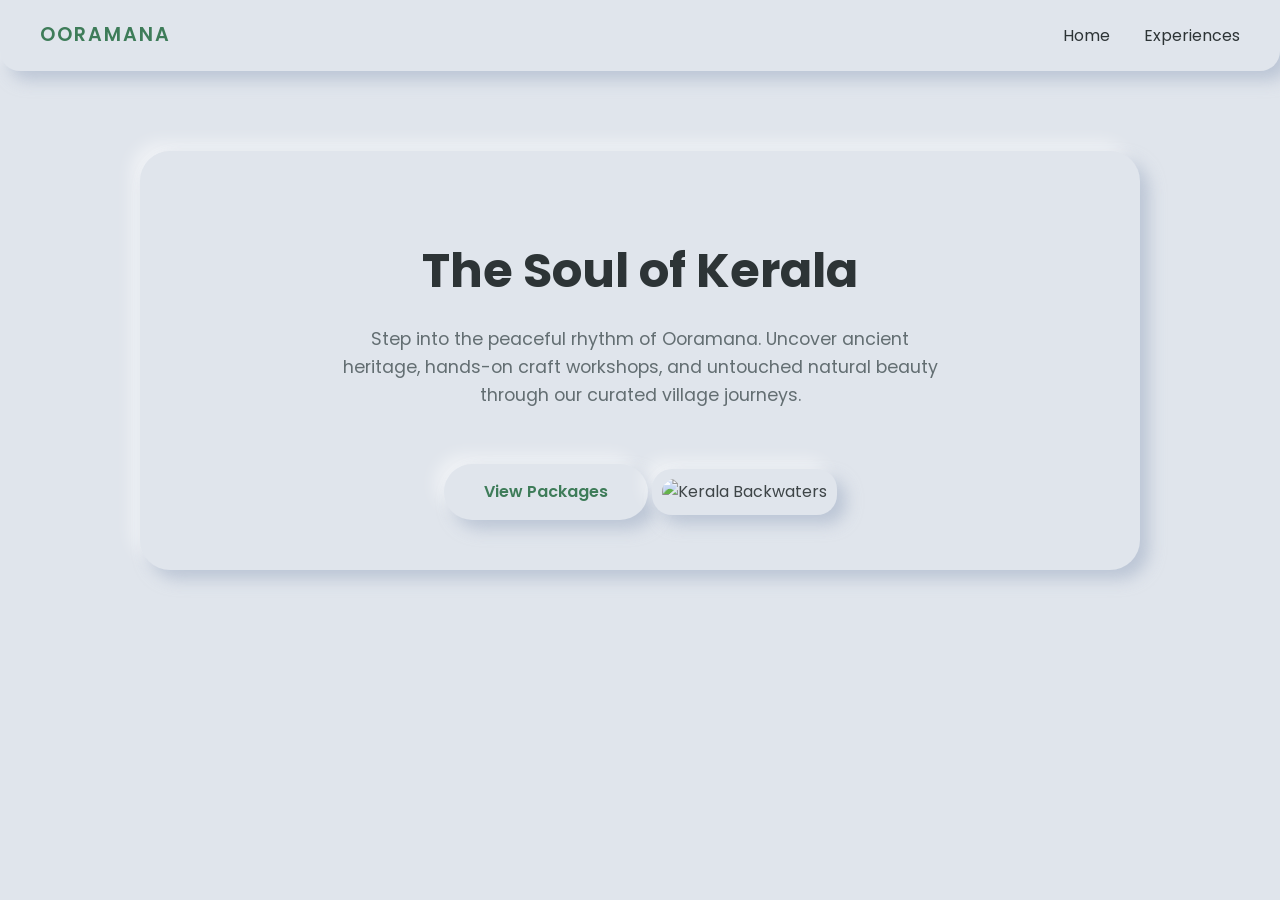
==== commit b3f15012: "Refactor HTML structure and styles for modern design Updated the title and styles for a more modern " ====
--- a/index.html
+++ b/index.html
@@ -3,204 +3,157 @@
 <head>
     <meta charset="UTF-8">
     <meta name="viewport" content="width=device-width, initial-scale=1.0">
-    <title>Ooramana Heritage & Village Tours | Kerala</title>
-    <!-- Google Fonts -->
-    <link rel="preconnect" href="https://fonts.googleapis.com">
-    <link rel="preconnect" href="https://fonts.gstatic.com" crossorigin>
-    <link href="https://fonts.googleapis.com/css2?family=Cinzel:wght@500;700&family=Plus+Jakarta+Sans:wght@300;400;600&display=swap" rel="stylesheet">
-    
+    <title>Ooramana Heritage | 3D Minimal</title>
+    <link href="https://fonts.googleapis.com/css2?family=Poppins:wght@300;400;600&display=swap" rel="stylesheet">
     <style>
         :root {
-            --primary: #1b2e23;      /* Deep Forest Green */
-            --accent: #c48b3f;       /* Warm Terracotta / Gold */
-            --bg: #faf8f5;           /* Soft Ivory Background */
-            --text-dark: #222222;
-            --text-muted: #555555;
-            --transition: all 0.3s ease;
+            --bg: #e0e5ec;
+            --text-dark: #2d3436;
+            --text-light: #636e72;
+            --accent: #3E7C59;
+            /* 3D Shadows */
+            --shadow-out: 9px 9px 16px rgb(163,177,198,0.6), -9px -9px 16px rgba(255,255,255, 0.5);
+            --shadow-in: inset 6px 6px 10px 0 rgba(163,177,198, 0.7), inset -6px -6px 10px 0 rgba(255,255,255, 0.8);
         }
 
-        * { margin: 0; padding: 0; box-sizing: border-box; }
-        
         body {
-            font-family: 'Plus Jakarta Sans', sans-serif;
+            margin: 0;
+            font-family: 'Poppins', sans-serif;
             background-color: var(--bg);
             color: var(--text-dark);
-            line-height: 1.7;
-            overflow-x: hidden;
+            line-height: 1.6;
         }
 
-        h1, h2, h3, .brand {
-            font-family: 'Cinzel', serif;
-            letter-spacing: 1px;
+        /* 3D Navigation */
+        nav {
+            padding: 20px 40px;
+            display: flex;
+            justify-content: space-between;
+            align-items: center;
+            background-color: var(--bg);
+            box-shadow: var(--shadow-out);
+            border-radius: 0 0 20px 20px;
+            position: sticky;
+            top: 0;
+            z-index: 100;
         }
 
-        /* Animations */
-        .anim-fade-up {
-            opacity: 0;
-            transform: translateY(40px);
-            transition: opacity 0.8s ease-out, transform 0.8s ease-out;
-        }
-        .anim-fade-up.visible {
-            opacity: 1;
-            transform: translateY(0);
-        }
-        .delay-1 { transition-delay: 0.1s; }
-        .delay-2 { transition-delay: 0.2s; }
-        .delay-3 { transition-delay: 0.3s; }
-
-        /* Header */
-        header {
-            position: fixed;
-            top: 0; width: 100%;
-            background: rgba(27, 46, 35, 0.95);
-            backdrop-filter: blur(10px);
-            z-index: 1000;
-            padding: 15px 5%;
-            display: flex; justify-content: space-between; align-items: center;
-        }
-        .brand { color: #ffffff; font-size: 1.4rem; font-weight: 700; text-decoration: none; }
-        .brand span { color: var(--accent); }
-        
-        nav { display: flex; gap: 25px; align-items: center; }
-        nav a {
-            color: #ffffff; text-decoration: none; font-size: 0.9rem;
-            text-transform: uppercase; letter-spacing: 1px; transition: var(--transition);
-        }
-        nav a:hover { color: var(--accent); }
-        .nav-btn {
-            background-color: var(--accent); color: white !important;
-            padding: 10px 22px; border-radius: 30px;
-        }
-        .nav-btn:hover { background-color: #a6722e; }
-
-        /* Hero */
-        .hero {
-            height: 100vh;
-            background: linear-gradient(rgba(27, 46, 35, 0.6), rgba(27, 46, 35, 0.8)), 
-                        url('https://images.unsplash.com/photo-1602216056096-3b40cc0c9944?auto=format&fit=crop&w=1800&q=80') center/cover;
-            display: flex; flex-direction: column; justify-content: center; align-items: center;
-            text-align: center; color: white; padding: 0 20px;
-        }
-        .hero h1 { font-size: 4rem; margin-bottom: 20px; text-shadow: 0 4px 15px rgba(0,0,0,0.5); }
-        .hero p { font-size: 1.2rem; max-width: 600px; color: #e0e0e0; margin-bottom: 40px; }
-        .btn {
-            background-color: var(--accent); color: white; padding: 15px 35px;
-            text-decoration: none; text-transform: uppercase; letter-spacing: 2px;
-            border-radius: 5px; transition: var(--transition);
-        }
-        .btn:hover { background-color: #a6722e; transform: translateY(-3px); }
-
-        /* Sections */
-        .section { padding: 100px 5%; max-width: 1200px; margin: 0 auto; }
-        
-        /* About Section */
-        .about-grid {
-            display: grid; grid-template-columns: 1fr 1fr; gap: 60px; align-items: center;
-        }
-        .about-text h2 { font-size: 2.8rem; color: var(--primary); margin-bottom: 20px; }
-        .about-text p { color: var(--text-muted); margin-bottom: 20px; font-size: 1.1rem; }
-        .about-img {
-            width: 100%; height: 500px; border-radius: 12px; object-fit: cover;
-            box-shadow: 0 20px 40px rgba(0,0,0,0.1);
+        .logo {
+            font-weight: 600;
+            font-size: 1.2rem;
+            letter-spacing: 2px;
+            color: var(--accent);
         }
 
-        /* Summary Section */
-        .summary-section { background-color: white; text-align: center; padding: 100px 5%; }
-        .summary-header { max-width: 700px; margin: 0 auto 50px; }
-        .summary-header h2 { font-size: 2.5rem; color: var(--primary); margin-bottom: 15px; }
-        
-        .feature-grid {
-            display: grid; grid-template-columns: repeat(3, 1fr); gap: 30px; max-width: 1200px; margin: 0 auto 50px;
+        .nav-links a {
+            text-decoration: none;
+            color: var(--text-dark);
+            margin-left: 30px;
+            font-weight: 400;
+            transition: color 0.3s;
         }
-        .feature-card { padding: 30px; border-radius: 12px; background: var(--bg); transition: var(--transition); }
-        .feature-card:hover { transform: translateY(-10px); box-shadow: 0 15px 30px rgba(0,0,0,0.05); }
-        .feature-icon { font-size: 2.5rem; margin-bottom: 20px; }
-        .feature-card h3 { color: var(--primary); margin-bottom: 10px; }
 
-        /* Footer */
-        footer { background: var(--primary); color: #b0c2b6; text-align: center; padding: 40px 20px; }
+        .nav-links a:hover {
+            color: var(--accent);
+        }
 
-        @media (max-width: 768px) {
-            .about-grid, .feature-grid { grid-template-columns: 1fr; }
-            .hero h1 { font-size: 2.5rem; }
-            nav { display: none; }
+        .container {
+            max-width: 1000px;
+            margin: 60px auto;
+            padding: 20px;
+        }
+
+        /* Floating 3D Card */
+        .hero-card {
+            background-color: var(--bg);
+            border-radius: 30px;
+            box-shadow: var(--shadow-out);
+            padding: 50px;
+            text-align: center;
+            margin-bottom: 60px;
+            animation: floatUp 1s ease-out;
+        }
+
+        .hero-card h1 {
+            font-size: 3rem;
+            margin-bottom: 15px;
+            color: var(--text-dark);
+        }
+
+        .hero-card p {
+            color: var(--text-light);
+            font-size: 1.1rem;
+            max-width: 600px;
+            margin: 0 auto 30px;
+        }
+
+        /* 3D Button */
+        .btn {
+            display: inline-block;
+            background-color: var(--bg);
+            color: var(--accent);
+            text-decoration: none;
+            padding: 15px 40px;
+            border-radius: 30px;
+            font-weight: 600;
+            box-shadow: var(--shadow-out);
+            transition: all 0.2s ease;
+        }
+
+        .btn:hover {
+            color: var(--text-dark);
+        }
+
+        .btn:active {
+            box-shadow: var(--shadow-in);
+        }
+
+        /* Floating Image Frame */
+        .image-frame {
+            border-radius: 20px;
+            padding: 10px;
+            background: var(--bg);
+            box-shadow: var(--shadow-out);
+            display: inline-block;
+            margin-top: 30px;
+        }
+
+        .image-frame img {
+            border-radius: 15px;
+            display: block;
+            max-width: 100%;
+            height: auto;
+            opacity: 0.9;
+        }
+
+        /* Simple Animations */
+        @keyframes floatUp {
+            from { opacity: 0; transform: translateY(30px); }
+            to { opacity: 1; transform: translateY(0); }
         }
     </style>
 </head>
 <body>
 
-    <header>
-        <a href="index.html" class="brand">OORAMANA <span>HERITAGE</span></a>
-        <nav>
+    <nav>
+        <div class="logo">OORAMANA</div>
+        <div class="nav-links">
             <a href="index.html">Home</a>
-            <a href="packages.html">Tours & Booking</a>
-            <a href="packages.html#booking" class="nav-btn">Book Now</a>
-        </nav>
-    </header>
+            <a href="packages.html">Experiences</a>
+        </div>
+    </nav>
 
-    <section class="hero">
-        <h1 class="anim-fade-up">The Soul of Kerala</h1>
-        <p class="anim-fade-up delay-1">Step into the peaceful rhythm of Ooramana. Uncover ancient heritage, hands-on craft workshops, and untouched natural beauty.</p>
-        <div class="anim-fade-up delay-2">
-            <a href="packages.html" class="btn">Explore Experiences</a>
-        </div>
-    </section>
-
-    <section class="section about-grid">
-        <div class="about-text anim-fade-up">
-            <h2>About Ooramana</h2>
-            <p>Nestled in the lush landscapes of Ernakulam district, Ooramana is a village where time slows down. Known for its deep-rooted heritage and vibrant local culture, it offers a rare window into authentic Kerala village life.</p>
-            <p>From the historic architecture of ancient temples and the nearby Kadamattom Church to the rhythmic sounds of local blacksmiths and potters, Ooramana is a living museum of traditions. Our tours are designed to connect you intimately with the land, the food, and the people.</p>
-        </div>
-        <img src="https://images.unsplash.com/photo-1596178065887-1198b6148b2b?auto=format&fit=crop&w=800&q=80" alt="Kerala Village" class="about-img anim-fade-up delay-1">
-    </section>
-
-    <section class="summary-section">
-        <div class="summary-header anim-fade-up">
-            <h2>Journeys Crafted for You</h2>
-            <p style="color: var(--text-muted);">Whether you have a few hours or a full day, we offer immersive experiences that showcase the very best of our village.</p>
-        </div>
-        
-        <div class="feature-grid">
-            <div class="feature-card anim-fade-up delay-1">
-                <div class="feature-icon">🏺</div>
-                <h3>Artisan Workshops</h3>
-                <p>Get hands-on with traditional pottery making and witness the skill of local blacksmiths.</p>
-            </div>
-            <div class="feature-card anim-fade-up delay-2">
-                <div class="feature-icon">⛪</div>
-                <h3>Heritage Sites</h3>
-                <p>Explore the sacred temple and the historic architecture of the famous Kadamattom Church.</p>
-            </div>
-            <div class="feature-card anim-fade-up delay-3">
-                <div class="feature-icon">🛶</div>
-                <h3>Nature & Culinary</h3>
-                <p>Wander through rubber plantations, boat down tranquil rivers, and enjoy authentic home-cooked meals.</p>
+    <div class="container">
+        <div class="hero-card">
+            <h1>The Soul of Kerala</h1>
+            <p>Step into the peaceful rhythm of Ooramana. Uncover ancient heritage, hands-on craft workshops, and untouched natural beauty through our curated village journeys.</p>
+            <a href="packages.html" class="btn">View Packages</a>
+            
+            <div class="image-frame">
+                <img src="https://images.unsplash.com/photo-1602216056096-3b40cc0c9944?auto=format&fit=crop&w=800&q=80" alt="Kerala Backwaters">
             </div>
         </div>
+    </div>
 
-        <div class="anim-fade-up">
-            <a href="packages.html" class="btn" style="background-color: var(--primary);">View Tour Packages</a>
-        </div>
-    </section>
-
-    <footer>
-        <p>&copy; 2026 Ooramana Heritage Village Tours. All rights reserved.</p>
-    </footer>
-
-    <!-- Scroll Animation Script -->
-    <script>
-        document.addEventListener('DOMContentLoaded', () => {
-            const observer = new IntersectionObserver((entries) => {
-                entries.forEach(entry => {
-                    if (entry.isIntersecting) {
-                        entry.target.classList.add('visible');
-                    }
-                });
-            }, { threshold: 0.15 });
-
-            document.querySelectorAll('.anim-fade-up').forEach(el => observer.observe(el));
-        });
-    </script>
 </body>
 </html>
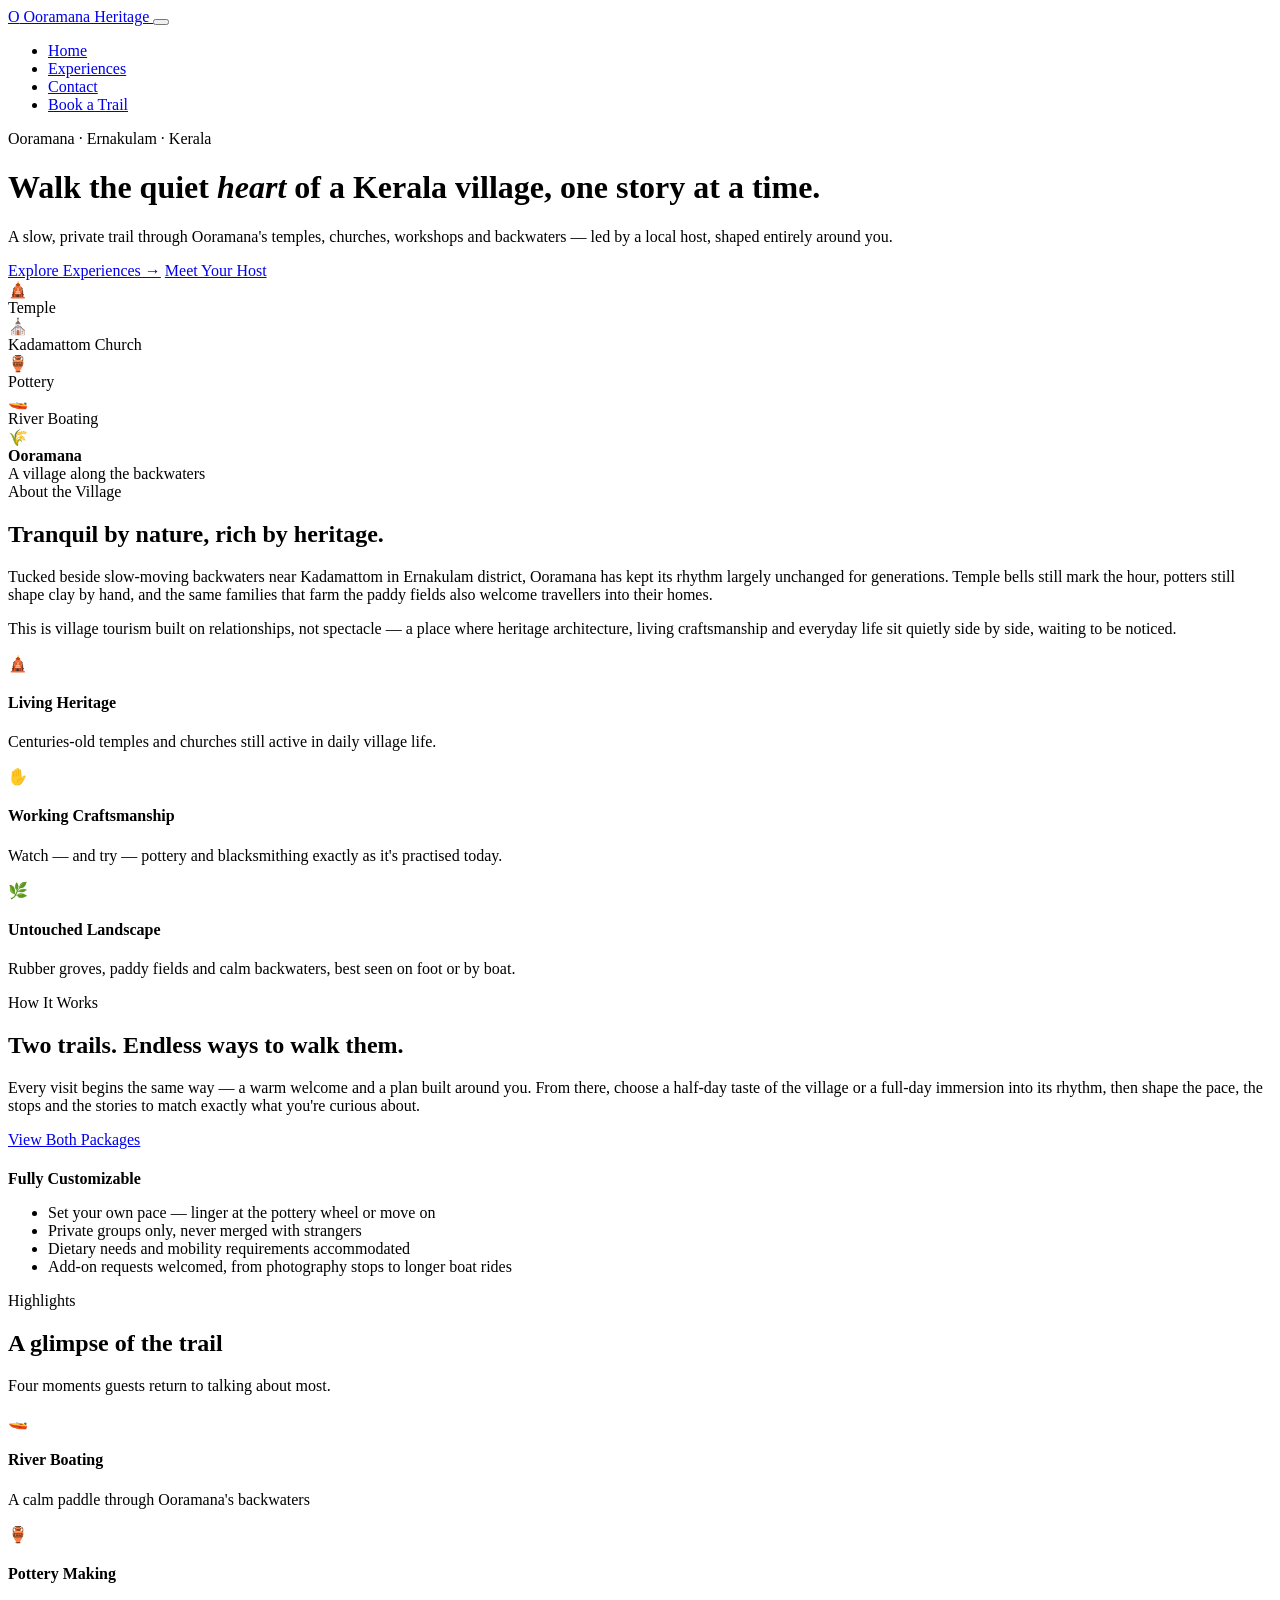
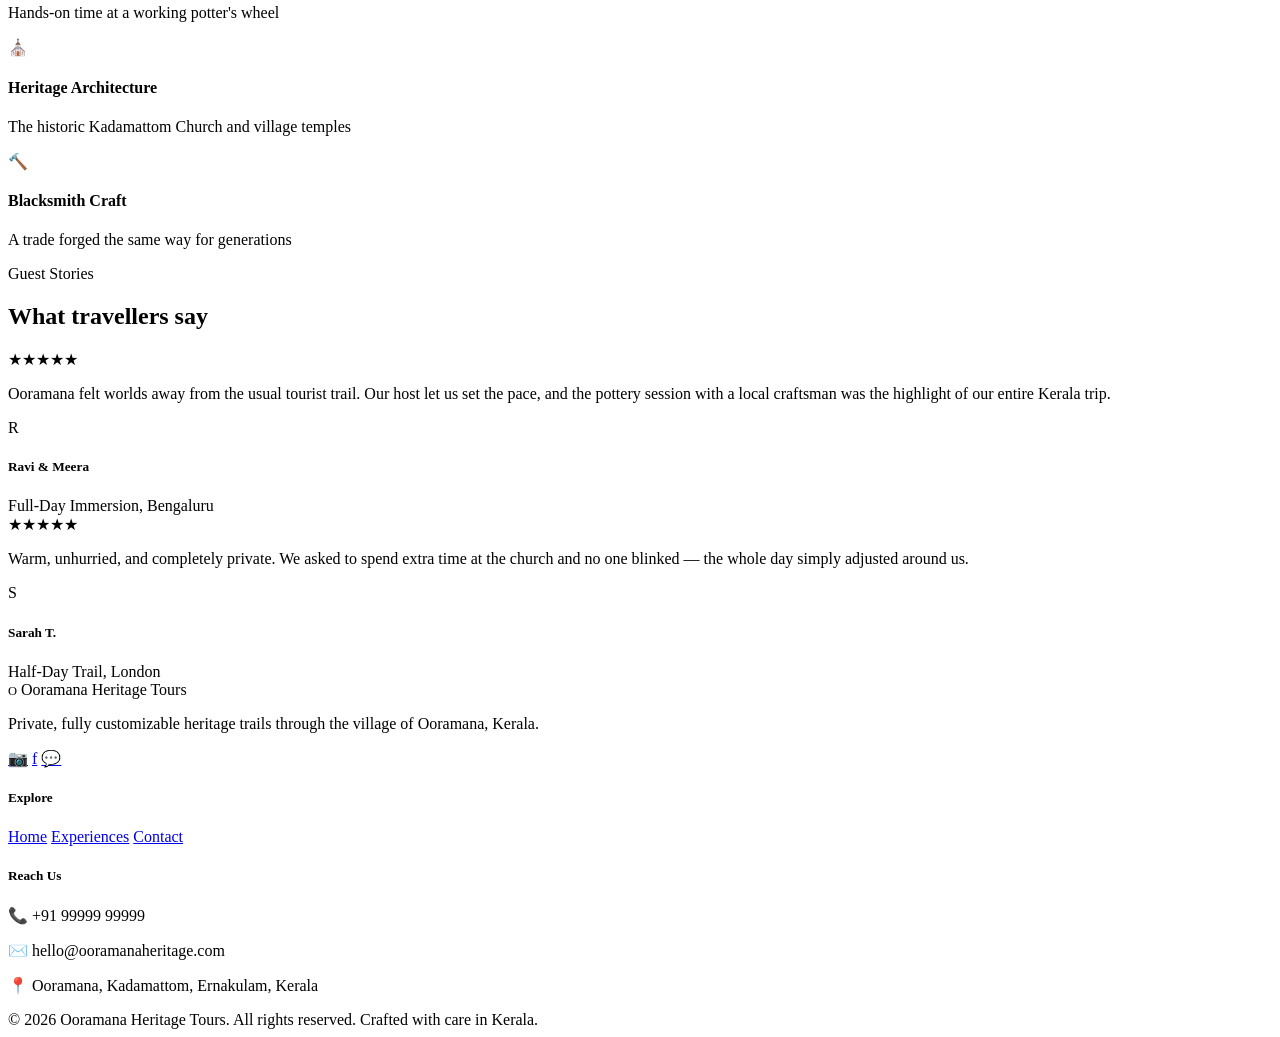
==== commit a9105148: "Revise index.html for improved SEO and layout Updated the index.html file with new metadata, navigat" ====
--- a/index.html
+++ b/index.html
@@ -1,159 +1,222 @@
 <!DOCTYPE html>
 <html lang="en">
 <head>
-    <meta charset="UTF-8">
-    <meta name="viewport" content="width=device-width, initial-scale=1.0">
-    <title>Ooramana Heritage | 3D Minimal</title>
-    <link href="https://fonts.googleapis.com/css2?family=Poppins:wght@300;400;600&display=swap" rel="stylesheet">
-    <style>
-        :root {
-            --bg: #e0e5ec;
-            --text-dark: #2d3436;
-            --text-light: #636e72;
-            --accent: #3E7C59;
-            /* 3D Shadows */
-            --shadow-out: 9px 9px 16px rgb(163,177,198,0.6), -9px -9px 16px rgba(255,255,255, 0.5);
-            --shadow-in: inset 6px 6px 10px 0 rgba(163,177,198, 0.7), inset -6px -6px 10px 0 rgba(255,255,255, 0.8);
-        }
-
-        body {
-            margin: 0;
-            font-family: 'Poppins', sans-serif;
-            background-color: var(--bg);
-            color: var(--text-dark);
-            line-height: 1.6;
-        }
-
-        /* 3D Navigation */
-        nav {
-            padding: 20px 40px;
-            display: flex;
-            justify-content: space-between;
-            align-items: center;
-            background-color: var(--bg);
-            box-shadow: var(--shadow-out);
-            border-radius: 0 0 20px 20px;
-            position: sticky;
-            top: 0;
-            z-index: 100;
-        }
-
-        .logo {
-            font-weight: 600;
-            font-size: 1.2rem;
-            letter-spacing: 2px;
-            color: var(--accent);
-        }
-
-        .nav-links a {
-            text-decoration: none;
-            color: var(--text-dark);
-            margin-left: 30px;
-            font-weight: 400;
-            transition: color 0.3s;
-        }
-
-        .nav-links a:hover {
-            color: var(--accent);
-        }
-
-        .container {
-            max-width: 1000px;
-            margin: 60px auto;
-            padding: 20px;
-        }
-
-        /* Floating 3D Card */
-        .hero-card {
-            background-color: var(--bg);
-            border-radius: 30px;
-            box-shadow: var(--shadow-out);
-            padding: 50px;
-            text-align: center;
-            margin-bottom: 60px;
-            animation: floatUp 1s ease-out;
-        }
-
-        .hero-card h1 {
-            font-size: 3rem;
-            margin-bottom: 15px;
-            color: var(--text-dark);
-        }
-
-        .hero-card p {
-            color: var(--text-light);
-            font-size: 1.1rem;
-            max-width: 600px;
-            margin: 0 auto 30px;
-        }
-
-        /* 3D Button */
-        .btn {
-            display: inline-block;
-            background-color: var(--bg);
-            color: var(--accent);
-            text-decoration: none;
-            padding: 15px 40px;
-            border-radius: 30px;
-            font-weight: 600;
-            box-shadow: var(--shadow-out);
-            transition: all 0.2s ease;
-        }
-
-        .btn:hover {
-            color: var(--text-dark);
-        }
-
-        .btn:active {
-            box-shadow: var(--shadow-in);
-        }
-
-        /* Floating Image Frame */
-        .image-frame {
-            border-radius: 20px;
-            padding: 10px;
-            background: var(--bg);
-            box-shadow: var(--shadow-out);
-            display: inline-block;
-            margin-top: 30px;
-        }
-
-        .image-frame img {
-            border-radius: 15px;
-            display: block;
-            max-width: 100%;
-            height: auto;
-            opacity: 0.9;
-        }
-
-        /* Simple Animations */
-        @keyframes floatUp {
-            from { opacity: 0; transform: translateY(30px); }
-            to { opacity: 1; transform: translateY(0); }
-        }
-    </style>
+<meta charset="UTF-8">
+<meta name="viewport" content="width=device-width, initial-scale=1.0">
+<title>Ooramana Heritage Tours — Village Tourism in Kerala</title>
+<meta name="description" content="Discover Ooramana, Kerala — a private, fully customizable heritage trail through temples, living craftsmanship, backwaters and village life.">
+<link rel="preconnect" href="https://fonts.googleapis.com">
+<link rel="stylesheet" href="style.css">
 </head>
 <body>
 
-    <nav>
-        <div class="logo">OORAMANA</div>
-        <div class="nav-links">
-            <a href="index.html">Home</a>
-            <a href="packages.html">Experiences</a>
-        </div>
-    </nav>
-
-    <div class="container">
-        <div class="hero-card">
-            <h1>The Soul of Kerala</h1>
-            <p>Step into the peaceful rhythm of Ooramana. Uncover ancient heritage, hands-on craft workshops, and untouched natural beauty through our curated village journeys.</p>
-            <a href="packages.html" class="btn">View Packages</a>
-            
-            <div class="image-frame">
-                <img src="https://images.unsplash.com/photo-1602216056096-3b40cc0c9944?auto=format&fit=crop&w=800&q=80" alt="Kerala Backwaters">
-            </div>
-        </div>
-    </div>
-
+<!-- ===== Navbar ===== -->
+<nav class="navbar">
+  <div class="nav-inner">
+    <a href="index.html" class="brand">
+      <span class="brand-mark">O</span> Ooramana Heritage
+    </a>
+    <button class="nav-toggle" aria-label="Toggle menu"><span></span></button>
+    <ul class="nav-links">
+      <li><a href="index.html">Home</a></li>
+      <li><a href="packages.html">Experiences</a></li>
+      <li><a href="contact.html">Contact</a></li>
+      <li><a href="packages.html" class="btn btn-gold nav-cta">Book a Trail</a></li>
+    </ul>
+  </div>
+</nav>
+
+<!-- ===== Hero ===== -->
+<header class="hero">
+  <div class="container hero-grid">
+    <div>
+      <span class="eyebrow">Ooramana · Ernakulam · Kerala</span>
+      <h1>Walk the quiet <em>heart</em> of a Kerala village, one story at a time.</h1>
+      <p class="lede">A slow, private trail through Ooramana's temples, churches, workshops and backwaters — led by a local host, shaped entirely around you.</p>
+      <div class="hero-actions">
+        <a href="packages.html" class="btn btn-primary">Explore Experiences →</a>
+        <a href="contact.html" class="btn">Meet Your Host</a>
+      </div>
+    </div>
+
+    <div class="hero-visual reveal">
+      <div class="trail-path">
+        <div class="trail-node" style="top:10%; left:12%;">🛕</div>
+        <div class="trail-label" style="top:2%; left:6%;">Temple</div>
+
+        <div class="trail-node" style="top:32%; left:58%;">⛪</div>
+        <div class="trail-label" style="top:24%; left:56%;">Kadamattom Church</div>
+
+        <div class="trail-node" style="top:58%; left:20%;">🏺</div>
+        <div class="trail-label" style="top:78%; left:10%;">Pottery</div>
+
+        <div class="trail-node" style="top:72%; left:64%;">🚤</div>
+        <div class="trail-label" style="top:88%; left:56%;">River Boating</div>
+      </div>
+    </div>
+  </div>
+</header>
+
+<!-- ===== About ===== -->
+<section id="about">
+  <div class="container about-grid">
+    <div class="about-frame reveal">
+      <span class="icon">🌾</span>
+      <h4 style="margin:0;">Ooramana</h4>
+      <span>A village along the backwaters</span>
+    </div>
+
+    <div class="reveal reveal-delay-1">
+      <span class="eyebrow">About the Village</span>
+      <h2>Tranquil by nature, rich by heritage.</h2>
+      <p>Tucked beside slow-moving backwaters near Kadamattom in Ernakulam district, Ooramana has kept its rhythm largely unchanged for generations. Temple bells still mark the hour, potters still shape clay by hand, and the same families that farm the paddy fields also welcome travellers into their homes.</p>
+      <p>This is village tourism built on relationships, not spectacle — a place where heritage architecture, living craftsmanship and everyday life sit quietly side by side, waiting to be noticed.</p>
+
+      <div class="about-points">
+        <div class="about-point neu-flat reveal reveal-delay-1">
+          <div class="dot">🛕</div>
+          <div><h4>Living Heritage</h4><p>Centuries-old temples and churches still active in daily village life.</p></div>
+        </div>
+        <div class="about-point neu-flat reveal reveal-delay-2">
+          <div class="dot">✋</div>
+          <div><h4>Working Craftsmanship</h4><p>Watch — and try — pottery and blacksmithing exactly as it's practised today.</p></div>
+        </div>
+        <div class="about-point neu-flat reveal reveal-delay-3">
+          <div class="dot">🌿</div>
+          <div><h4>Untouched Landscape</h4><p>Rubber groves, paddy fields and calm backwaters, best seen on foot or by boat.</p></div>
+        </div>
+      </div>
+    </div>
+  </div>
+</section>
+
+<!-- ===== Tour Summary / Customization ===== -->
+<section id="experiences-summary">
+  <div class="container">
+    <div class="summary-band reveal">
+      <div>
+        <span class="eyebrow" style="color:var(--gold-soft);">How It Works</span>
+        <h2>Two trails. Endless ways to walk them.</h2>
+        <p>Every visit begins the same way — a warm welcome and a plan built around you. From there, choose a half-day taste of the village or a full-day immersion into its rhythm, then shape the pace, the stops and the stories to match exactly what you're curious about.</p>
+        <a href="packages.html" class="btn btn-gold">View Both Packages</a>
+      </div>
+      <div class="custom-card">
+        <h4 style="color:var(--cream); margin-bottom:16px;">Fully Customizable</h4>
+        <ul>
+          <li>Set your own pace — linger at the pottery wheel or move on</li>
+          <li>Private groups only, never merged with strangers</li>
+          <li>Dietary needs and mobility requirements accommodated</li>
+          <li>Add-on requests welcomed, from photography stops to longer boat rides</li>
+        </ul>
+      </div>
+    </div>
+  </div>
+</section>
+
+<!-- ===== Highlights Gallery ===== -->
+<section id="gallery">
+  <div class="container">
+    <div class="section-head center reveal">
+      <span class="eyebrow">Highlights</span>
+      <h2>A glimpse of the trail</h2>
+      <p>Four moments guests return to talking about most.</p>
+    </div>
+
+    <div class="gallery-grid">
+      <div class="gallery-card neu-out reveal reveal-delay-1">
+        <div class="gallery-frame gf-1">
+          <div class="icon">🚤</div>
+          <h4>River Boating</h4>
+          <p>A calm paddle through Ooramana's backwaters</p>
+        </div>
+      </div>
+      <div class="gallery-card neu-out reveal reveal-delay-2">
+        <div class="gallery-frame gf-2">
+          <div class="icon">🏺</div>
+          <h4>Pottery Making</h4>
+          <p>Hands-on time at a working potter's wheel</p>
+        </div>
+      </div>
+      <div class="gallery-card neu-out reveal reveal-delay-3">
+        <div class="gallery-frame gf-3">
+          <div class="icon">⛪</div>
+          <h4>Heritage Architecture</h4>
+          <p>The historic Kadamattom Church and village temples</p>
+        </div>
+      </div>
+      <div class="gallery-card neu-out reveal reveal-delay-4">
+        <div class="gallery-frame gf-4">
+          <div class="icon">🔨</div>
+          <h4>Blacksmith Craft</h4>
+          <p>A trade forged the same way for generations</p>
+        </div>
+      </div>
+    </div>
+  </div>
+</section>
+
+<!-- ===== Testimonials ===== -->
+<section id="testimonials">
+  <div class="container">
+    <div class="section-head center reveal">
+      <span class="eyebrow">Guest Stories</span>
+      <h2>What travellers say</h2>
+    </div>
+
+    <div class="testi-grid">
+      <div class="testi-card neu-out reveal reveal-delay-1">
+        <div class="testi-stars">★★★★★</div>
+        <p class="quote">Ooramana felt worlds away from the usual tourist trail. Our host let us set the pace, and the pottery session with a local craftsman was the highlight of our entire Kerala trip.</p>
+        <div class="testi-person">
+          <div class="testi-avatar">R</div>
+          <div><h5>Ravi &amp; Meera</h5><span>Full-Day Immersion, Bengaluru</span></div>
+        </div>
+      </div>
+      <div class="testi-card neu-out reveal reveal-delay-2">
+        <div class="testi-stars">★★★★★</div>
+        <p class="quote">Warm, unhurried, and completely private. We asked to spend extra time at the church and no one blinked — the whole day simply adjusted around us.</p>
+        <div class="testi-person">
+          <div class="testi-avatar">S</div>
+          <div><h5>Sarah T.</h5><span>Half-Day Trail, London</span></div>
+        </div>
+      </div>
+    </div>
+  </div>
+</section>
+
+<!-- ===== Footer ===== -->
+<footer>
+  <div class="container">
+    <div class="footer-grid">
+      <div>
+        <div class="footer-brand"><span class="brand-mark" style="width:30px;height:30px;font-size:.78rem;">O</span> Ooramana Heritage Tours</div>
+        <p>Private, fully customizable heritage trails through the village of Ooramana, Kerala.</p>
+        <div class="social-row">
+          <a href="#" class="social-icon" aria-label="Instagram">📷</a>
+          <a href="#" class="social-icon" aria-label="Facebook">f</a>
+          <a href="#" class="social-icon" aria-label="WhatsApp">💬</a>
+        </div>
+      </div>
+      <div class="footer-col">
+        <h5>Explore</h5>
+        <a href="index.html">Home</a>
+        <a href="packages.html">Experiences</a>
+        <a href="contact.html">Contact</a>
+      </div>
+      <div class="footer-col">
+        <h5>Reach Us</h5>
+        <p>📞 +91 99999 99999</p>
+        <p>✉️ hello@ooramanaheritage.com</p>
+        <p>📍 Ooramana, Kadamattom, Ernakulam, Kerala</p>
+      </div>
+    </div>
+    <div class="footer-bottom">
+      <span>© 2026 Ooramana Heritage Tours. All rights reserved.</span>
+      <span>Crafted with care in Kerala.</span>
+    </div>
+  </div>
+</footer>
+
+<script src="script.js"></script>
 </body>
 </html>
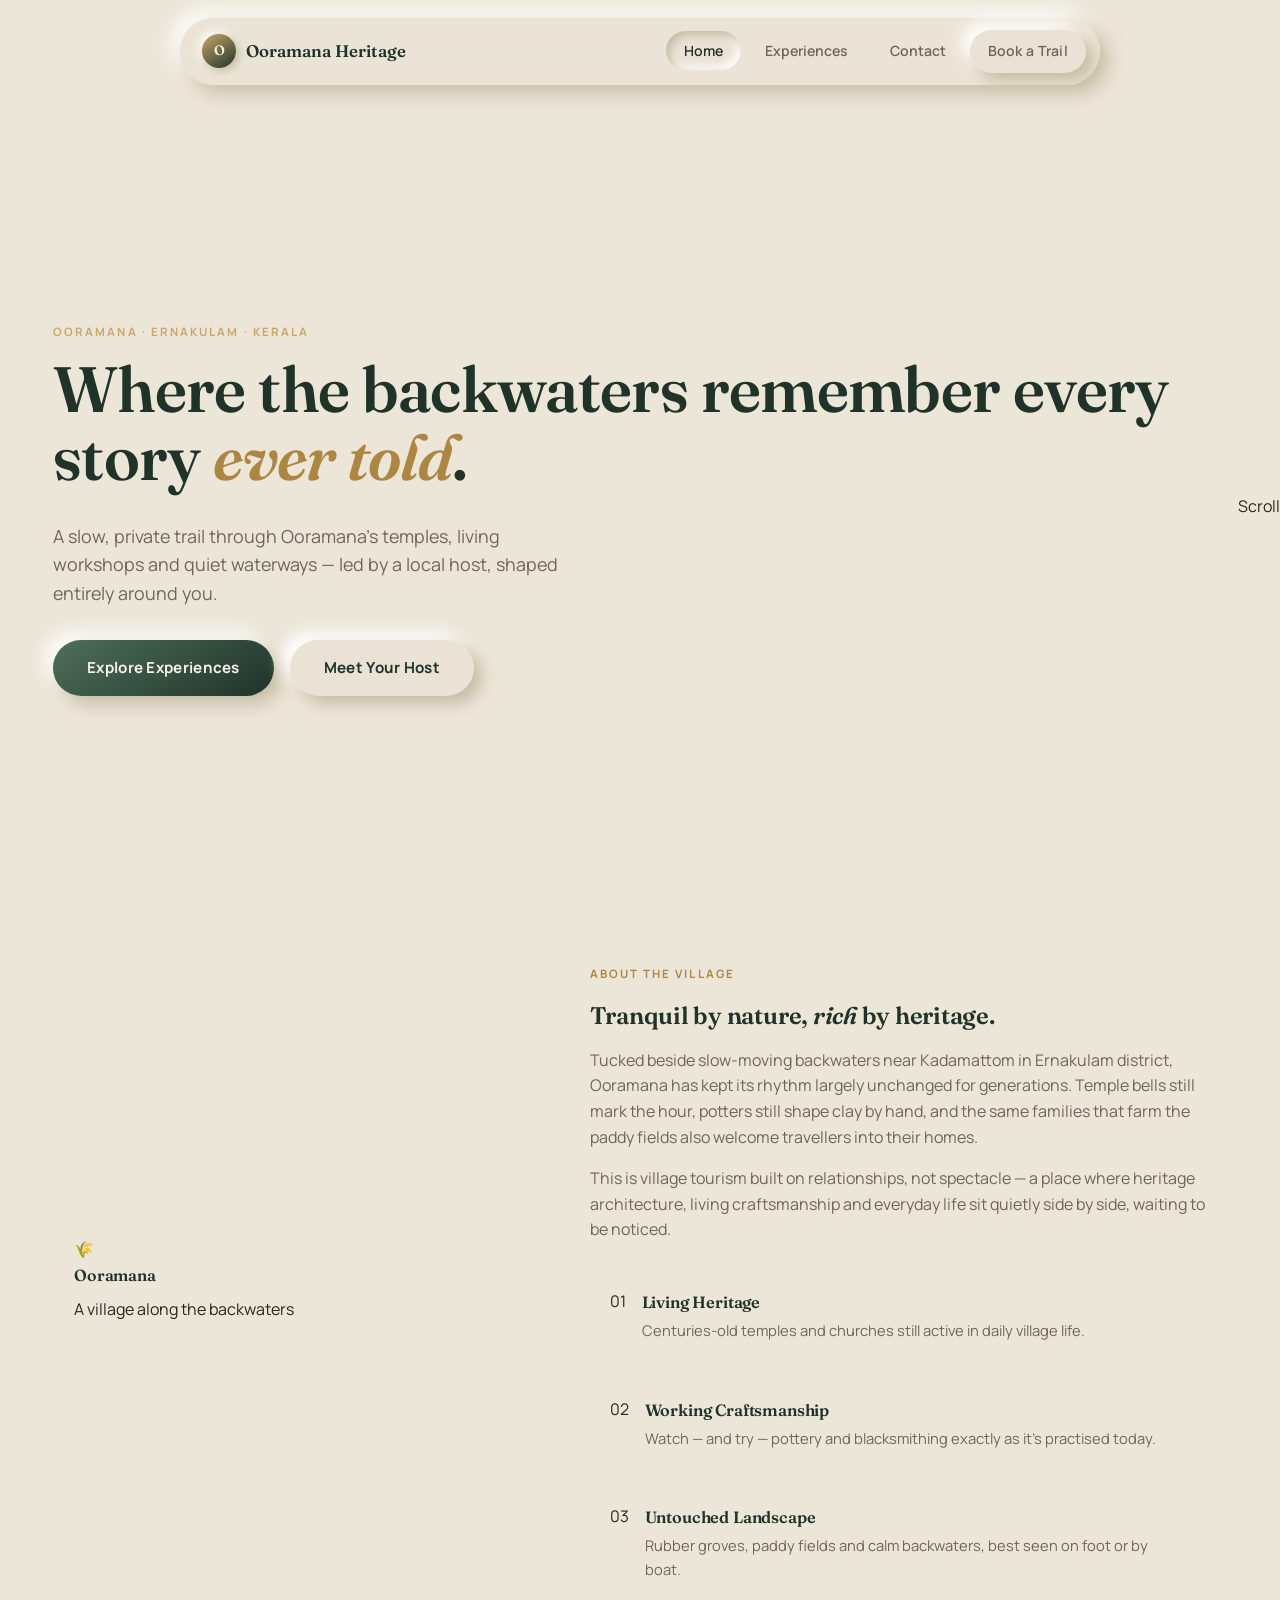
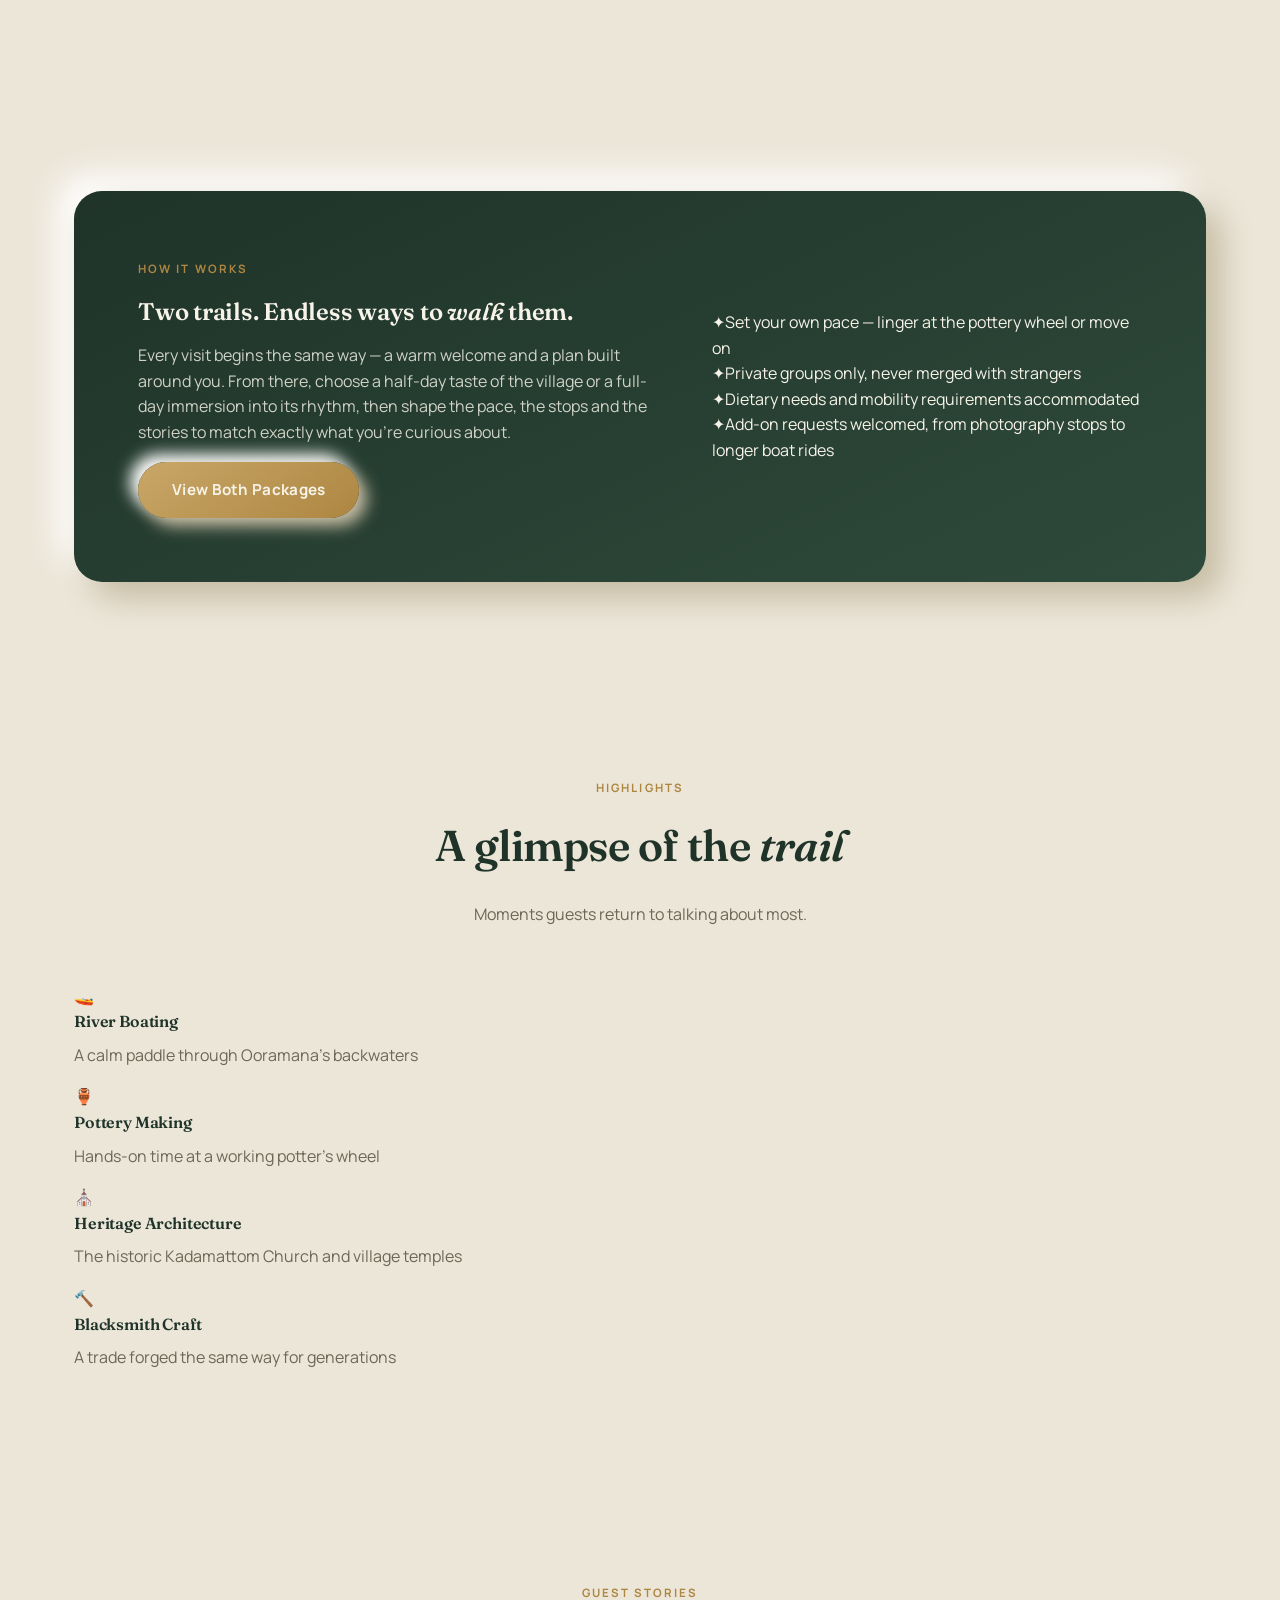
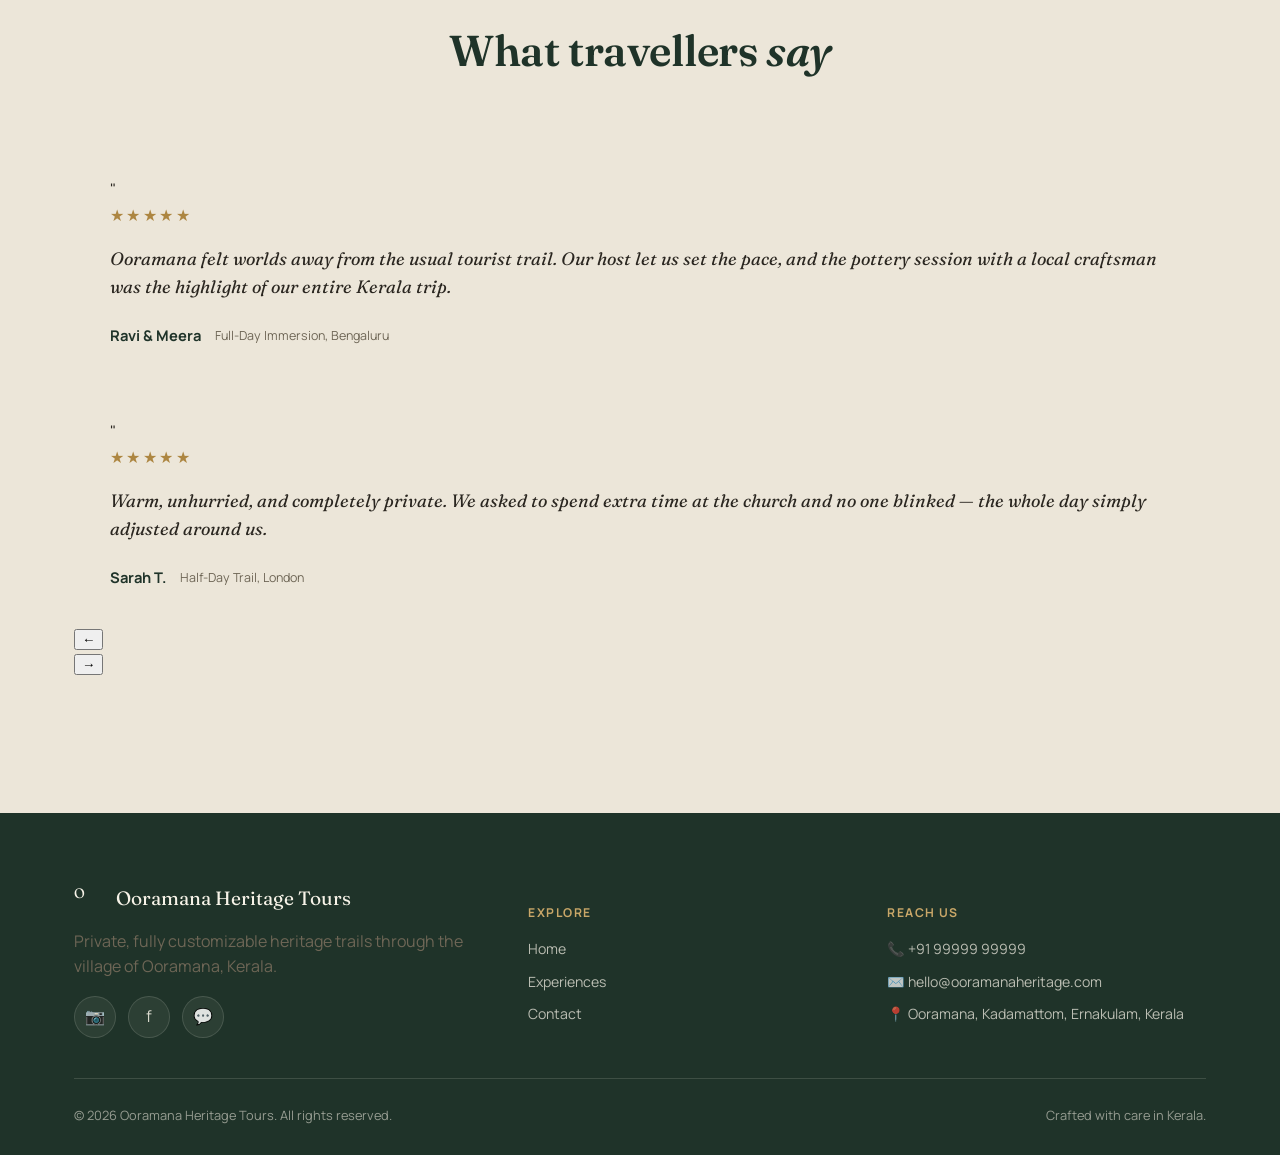
==== commit 4529ba4c: "Update HTML structure and content for clarity" ====
--- a/index.html
+++ b/index.html
@@ -4,7 +4,7 @@
 <meta charset="UTF-8">
 <meta name="viewport" content="width=device-width, initial-scale=1.0">
 <title>Ooramana Heritage Tours — Village Tourism in Kerala</title>
-<meta name="description" content="Discover Ooramana, Kerala — a private, fully customizable heritage trail through temples, living craftsmanship, backwaters and village life.">
+<meta name="description" content="Discover Ooramana, Kerala — a private, fully customizable heritage trail through temples, living craftsmanship, and backwaters.">
 <link rel="preconnect" href="https://fonts.googleapis.com">
 <link rel="stylesheet" href="style.css">
 </head>
@@ -12,77 +12,66 @@
 
 <!-- ===== Navbar ===== -->
 <nav class="navbar">
-  <div class="nav-inner">
+  <div class="container nav-inner">
     <a href="index.html" class="brand">
       <span class="brand-mark">O</span> Ooramana Heritage
     </a>
     <button class="nav-toggle" aria-label="Toggle menu"><span></span></button>
     <ul class="nav-links">
-      <li><a href="index.html">Home</a></li>
+      <li><a href="index.html" class="active">Home</a></li>
       <li><a href="packages.html">Experiences</a></li>
       <li><a href="contact.html">Contact</a></li>
-      <li><a href="packages.html" class="btn btn-gold nav-cta">Book a Trail</a></li>
+      <li><a href="packages.html" class="btn btn-ghost-dark">Book a Trail</a></li>
     </ul>
   </div>
 </nav>
 
 <!-- ===== Hero ===== -->
 <header class="hero">
-  <div class="container hero-grid">
-    <div>
-      <span class="eyebrow">Ooramana · Ernakulam · Kerala</span>
-      <h1>Walk the quiet <em>heart</em> of a Kerala village, one story at a time.</h1>
-      <p class="lede">A slow, private trail through Ooramana's temples, churches, workshops and backwaters — led by a local host, shaped entirely around you.</p>
-      <div class="hero-actions">
-        <a href="packages.html" class="btn btn-primary">Explore Experiences →</a>
-        <a href="contact.html" class="btn">Meet Your Host</a>
-      </div>
-    </div>
-
-    <div class="hero-visual reveal">
-      <div class="trail-path">
-        <div class="trail-node" style="top:10%; left:12%;">🛕</div>
-        <div class="trail-label" style="top:2%; left:6%;">Temple</div>
-
-        <div class="trail-node" style="top:32%; left:58%;">⛪</div>
-        <div class="trail-label" style="top:24%; left:56%;">Kadamattom Church</div>
-
-        <div class="trail-node" style="top:58%; left:20%;">🏺</div>
-        <div class="trail-label" style="top:78%; left:10%;">Pottery</div>
-
-        <div class="trail-node" style="top:72%; left:64%;">🚤</div>
-        <div class="trail-label" style="top:88%; left:56%;">River Boating</div>
-      </div>
-    </div>
-  </div>
+  <div class="hero-bg"></div>
+  <div class="container hero-content">
+    <span class="eyebrow" style="color:var(--gold-soft);">Ooramana · Ernakulam · Kerala</span>
+    <h1>Where the backwaters remember every story <em>ever told</em>.</h1>
+    <p class="lede">A slow, private trail through Ooramana's temples, living workshops and quiet waterways — led by a local host, shaped entirely around you.</p>
+    <div class="hero-actions">
+      <a href="packages.html" class="btn btn-primary">Explore Experiences</a>
+      <a href="contact.html" class="btn btn-outline">Meet Your Host</a>
+    </div>
+  </div>
+  <div class="hero-scroll"><span>Scroll</span><span class="line"></span></div>
 </header>
 
 <!-- ===== About ===== -->
-<section id="about">
+<section id="about" class="grain">
   <div class="container about-grid">
-    <div class="about-frame reveal">
-      <span class="icon">🌾</span>
-      <h4 style="margin:0;">Ooramana</h4>
-      <span>A village along the backwaters</span>
+    <div class="about-visual reveal">
+      <div class="arch-outline"></div>
+      <div class="arch-frame tone-1">
+        <div class="arch-photo">
+          <span class="icon">🌾</span>
+          <h4>Ooramana</h4>
+          <span>A village along the backwaters</span>
+        </div>
+      </div>
     </div>
 
     <div class="reveal reveal-delay-1">
       <span class="eyebrow">About the Village</span>
-      <h2>Tranquil by nature, rich by heritage.</h2>
+      <h2>Tranquil by nature, <em>rich</em> by heritage.</h2>
       <p>Tucked beside slow-moving backwaters near Kadamattom in Ernakulam district, Ooramana has kept its rhythm largely unchanged for generations. Temple bells still mark the hour, potters still shape clay by hand, and the same families that farm the paddy fields also welcome travellers into their homes.</p>
       <p>This is village tourism built on relationships, not spectacle — a place where heritage architecture, living craftsmanship and everyday life sit quietly side by side, waiting to be noticed.</p>
 
       <div class="about-points">
-        <div class="about-point neu-flat reveal reveal-delay-1">
-          <div class="dot">🛕</div>
+        <div class="about-point reveal reveal-delay-1">
+          <span class="num">01</span>
           <div><h4>Living Heritage</h4><p>Centuries-old temples and churches still active in daily village life.</p></div>
         </div>
-        <div class="about-point neu-flat reveal reveal-delay-2">
-          <div class="dot">✋</div>
+        <div class="about-point reveal reveal-delay-2">
+          <span class="num">02</span>
           <div><h4>Working Craftsmanship</h4><p>Watch — and try — pottery and blacksmithing exactly as it's practised today.</p></div>
         </div>
-        <div class="about-point neu-flat reveal reveal-delay-3">
-          <div class="dot">🌿</div>
+        <div class="about-point reveal reveal-delay-3">
+          <span class="num">03</span>
           <div><h4>Untouched Landscape</h4><p>Rubber groves, paddy fields and calm backwaters, best seen on foot or by boat.</p></div>
         </div>
       </div>
@@ -91,94 +80,114 @@
 </section>
 
 <!-- ===== Tour Summary / Customization ===== -->
-<section id="experiences-summary">
+<section id="experiences-summary" class="band-forest grain">
   <div class="container">
     <div class="summary-band reveal">
       <div>
-        <span class="eyebrow" style="color:var(--gold-soft);">How It Works</span>
-        <h2>Two trails. Endless ways to walk them.</h2>
+        <span class="eyebrow">How It Works</span>
+        <h2>Two trails. Endless ways to <em>walk</em> them.</h2>
         <p>Every visit begins the same way — a warm welcome and a plan built around you. From there, choose a half-day taste of the village or a full-day immersion into its rhythm, then shape the pace, the stops and the stories to match exactly what you're curious about.</p>
         <a href="packages.html" class="btn btn-gold">View Both Packages</a>
       </div>
-      <div class="custom-card">
-        <h4 style="color:var(--cream); margin-bottom:16px;">Fully Customizable</h4>
-        <ul>
-          <li>Set your own pace — linger at the pottery wheel or move on</li>
-          <li>Private groups only, never merged with strangers</li>
-          <li>Dietary needs and mobility requirements accommodated</li>
-          <li>Add-on requests welcomed, from photography stops to longer boat rides</li>
-        </ul>
-      </div>
-    </div>
-  </div>
-</section>
-
-<!-- ===== Highlights Gallery ===== -->
+      <ul class="custom-list">
+        <li><span class="mark">✦</span>Set your own pace — linger at the pottery wheel or move on</li>
+        <li><span class="mark">✦</span>Private groups only, never merged with strangers</li>
+        <li><span class="mark">✦</span>Dietary needs and mobility requirements accommodated</li>
+        <li><span class="mark">✦</span>Add-on requests welcomed, from photography stops to longer boat rides</li>
+      </ul>
+    </div>
+  </div>
+</section>
+
+<!-- ===== Highlights Gallery (masonry) ===== -->
 <section id="gallery">
   <div class="container">
     <div class="section-head center reveal">
       <span class="eyebrow">Highlights</span>
-      <h2>A glimpse of the trail</h2>
-      <p>Four moments guests return to talking about most.</p>
-    </div>
-
-    <div class="gallery-grid">
-      <div class="gallery-card neu-out reveal reveal-delay-1">
-        <div class="gallery-frame gf-1">
-          <div class="icon">🚤</div>
-          <h4>River Boating</h4>
-          <p>A calm paddle through Ooramana's backwaters</p>
-        </div>
-      </div>
-      <div class="gallery-card neu-out reveal reveal-delay-2">
-        <div class="gallery-frame gf-2">
-          <div class="icon">🏺</div>
-          <h4>Pottery Making</h4>
-          <p>Hands-on time at a working potter's wheel</p>
-        </div>
-      </div>
-      <div class="gallery-card neu-out reveal reveal-delay-3">
-        <div class="gallery-frame gf-3">
-          <div class="icon">⛪</div>
-          <h4>Heritage Architecture</h4>
-          <p>The historic Kadamattom Church and village temples</p>
-        </div>
-      </div>
-      <div class="gallery-card neu-out reveal reveal-delay-4">
-        <div class="gallery-frame gf-4">
-          <div class="icon">🔨</div>
-          <h4>Blacksmith Craft</h4>
-          <p>A trade forged the same way for generations</p>
-        </div>
-      </div>
-    </div>
-  </div>
-</section>
-
-<!-- ===== Testimonials ===== -->
-<section id="testimonials">
+      <h2>A glimpse of the <em>trail</em></h2>
+      <p>Moments guests return to talking about most.</p>
+    </div>
+
+    <div class="masonry">
+      <div class="masonry-item h-tall reveal reveal-delay-1">
+        <div class="masonry-photo tone-1">
+          <span class="m-icon">🚤</span>
+          <div class="m-text">
+            <h4>River Boating</h4>
+            <p>A calm paddle through Ooramana's backwaters</p>
+          </div>
+        </div>
+      </div>
+      <div class="masonry-item reveal reveal-delay-2">
+        <div class="masonry-photo tone-2">
+          <span class="m-icon">🏺</span>
+          <div class="m-text">
+            <h4>Pottery Making</h4>
+            <p>Hands-on time at a working potter's wheel</p>
+          </div>
+        </div>
+      </div>
+      <div class="masonry-item h-short reveal reveal-delay-3">
+        <div class="masonry-photo tone-3">
+          <span class="m-icon">⛪</span>
+          <div class="m-text">
+            <h4>Heritage Architecture</h4>
+            <p>The historic Kadamattom Church and village temples</p>
+          </div>
+        </div>
+      </div>
+      <div class="masonry-item h-tall reveal reveal-delay-4">
+        <div class="masonry-photo tone-4">
+          <span class="m-icon">🔨</span>
+          <div class="m-text">
+            <h4>Blacksmith Craft</h4>
+            <p>A trade forged the same way for generations</p>
+          </div>
+        </div>
+      </div>
+    </div>
+  </div>
+</section>
+
+<!-- ===== Testimonials (carousel) ===== -->
+<section id="testimonials" class="grain">
   <div class="container">
     <div class="section-head center reveal">
       <span class="eyebrow">Guest Stories</span>
-      <h2>What travellers say</h2>
-    </div>
-
-    <div class="testi-grid">
-      <div class="testi-card neu-out reveal reveal-delay-1">
-        <div class="testi-stars">★★★★★</div>
-        <p class="quote">Ooramana felt worlds away from the usual tourist trail. Our host let us set the pace, and the pottery session with a local craftsman was the highlight of our entire Kerala trip.</p>
-        <div class="testi-person">
-          <div class="testi-avatar">R</div>
-          <div><h5>Ravi &amp; Meera</h5><span>Full-Day Immersion, Bengaluru</span></div>
-        </div>
-      </div>
-      <div class="testi-card neu-out reveal reveal-delay-2">
-        <div class="testi-stars">★★★★★</div>
-        <p class="quote">Warm, unhurried, and completely private. We asked to spend extra time at the church and no one blinked — the whole day simply adjusted around us.</p>
-        <div class="testi-person">
-          <div class="testi-avatar">S</div>
-          <div><h5>Sarah T.</h5><span>Half-Day Trail, London</span></div>
-        </div>
+      <h2>What travellers <em>say</em></h2>
+    </div>
+
+    <div class="carousel reveal reveal-delay-1">
+      <div class="carousel-track">
+        <div class="carousel-slides">
+          <div class="carousel-slide">
+            <div class="testi-card">
+              <div class="testi-mark">"</div>
+              <div class="testi-stars">★★★★★</div>
+              <p class="quote">Ooramana felt worlds away from the usual tourist trail. Our host let us set the pace, and the pottery session with a local craftsman was the highlight of our entire Kerala trip.</p>
+              <div class="testi-person">
+                <h5>Ravi &amp; Meera</h5>
+                <span>Full-Day Immersion, Bengaluru</span>
+              </div>
+            </div>
+          </div>
+          <div class="carousel-slide">
+            <div class="testi-card">
+              <div class="testi-mark">"</div>
+              <div class="testi-stars">★★★★★</div>
+              <p class="quote">Warm, unhurried, and completely private. We asked to spend extra time at the church and no one blinked — the whole day simply adjusted around us.</p>
+              <div class="testi-person">
+                <h5>Sarah T.</h5>
+                <span>Half-Day Trail, London</span>
+              </div>
+            </div>
+          </div>
+        </div>
+      </div>
+      <div class="carousel-controls">
+        <button class="carousel-arrow prev" aria-label="Previous testimonial">←</button>
+        <div class="carousel-dots"></div>
+        <button class="carousel-arrow next" aria-label="Next testimonial">→</button>
       </div>
     </div>
   </div>
@@ -189,7 +198,7 @@
   <div class="container">
     <div class="footer-grid">
       <div>
-        <div class="footer-brand"><span class="brand-mark" style="width:30px;height:30px;font-size:.78rem;">O</span> Ooramana Heritage Tours</div>
+        <div class="footer-brand"><span class="brand-mark" style="width:32px;height:32px;font-size:.85rem;">O</span> Ooramana Heritage Tours</div>
         <p>Private, fully customizable heritage trails through the village of Ooramana, Kerala.</p>
         <div class="social-row">
           <a href="#" class="social-icon" aria-label="Instagram">📷</a>
--- a/style.css
+++ b/style.css
@@ -0,0 +1,668 @@
+/* =========================================================
+   Ooramana Heritage Tours — Neumorphic Design System
+   ========================================================= */
+
+/* ---------- Fonts ---------- */
+@import url('https://fonts.googleapis.com/css2?family=Fraunces:ital,opsz,wght@0,9..144,400;0,9..144,500;0,9..144,600;0,9..144,700;1,9..144,500&family=Manrope:wght@400;500;600;700;800&display=swap');
+
+/* ---------- Tokens ---------- */
+:root{
+  /* Base neumorphic surface (warm river-sand) */
+  --bg: #ECE6D9;
+  --bg-alt: #E3DCCB;
+  --surface: #EAE3D5;
+
+  /* Neumorphic shadow pair, tuned for the --bg hue */
+  --shadow-dark: #C6BCA3;
+  --shadow-light: #FFFFFF;
+
+  /* Palette: backwater green + temple gold + laterite ink */
+  --forest: #2E4A3B;
+  --forest-deep: #1F3329;
+  --forest-soft: #4E6E5A;
+  --gold: #AD8641;
+  --gold-soft: #C9A768;
+  --ink: #2A2620;
+  --ink-soft: #6E6656;
+  --cream: #F7F3E8;
+
+  --radius-lg: 28px;
+  --radius-md: 18px;
+  --radius-sm: 12px;
+  --radius-pill: 999px;
+
+  --ease: cubic-bezier(.22,.68,.35,1);
+}
+
+*,*::before,*::after{ box-sizing:border-box; }
+html{ scroll-behavior:smooth; }
+@media (prefers-reduced-motion: reduce){
+  html{ scroll-behavior:auto; }
+  *,*::before,*::after{ animation-duration:0.01ms !important; animation-iteration-count:1 !important; transition-duration:0.01ms !important; scroll-behavior:auto !important; }
+}
+
+body{
+  margin:0;
+  background:var(--bg);
+  color:var(--ink);
+  font-family:'Manrope', sans-serif;
+  font-size:16px;
+  line-height:1.6;
+  -webkit-font-smoothing:antialiased;
+  overflow-x:hidden;
+}
+
+h1,h2,h3,h4{
+  font-family:'Fraunces', serif;
+  color:var(--forest-deep);
+  margin:0 0 .5em;
+  font-weight:600;
+  letter-spacing:-0.01em;
+}
+
+p{ margin:0 0 1em; color:var(--ink-soft); }
+a{ color:inherit; text-decoration:none; }
+img{ max-width:100%; display:block; }
+ul{ margin:0; padding:0; list-style:none; }
+
+.container{
+  width:100%;
+  max-width:1180px;
+  margin:0 auto;
+  padding:0 24px;
+}
+
+.eyebrow{
+  display:inline-block;
+  font-family:'Manrope',sans-serif;
+  font-size:.72rem;
+  font-weight:700;
+  letter-spacing:.18em;
+  text-transform:uppercase;
+  color:var(--gold);
+  margin-bottom:14px;
+}
+
+section{ padding:96px 0; position:relative; }
+@media (max-width:768px){ section{ padding:64px 0; } }
+
+/* ---------- Neumorphic primitives ---------- */
+.neu-out{
+  background:var(--surface);
+  border-radius:var(--radius-lg);
+  box-shadow: 10px 10px 22px var(--shadow-dark), -10px -10px 22px var(--shadow-light);
+}
+.neu-in{
+  background:var(--bg);
+  border-radius:var(--radius-md);
+  box-shadow: inset 6px 6px 12px var(--shadow-dark), inset -6px -6px 12px var(--shadow-light);
+}
+.neu-flat{
+  background:var(--surface);
+  box-shadow: 6px 6px 14px var(--shadow-dark), -6px -6px 14px var(--shadow-light);
+}
+
+/* ---------- Buttons ---------- */
+.btn{
+  display:inline-flex;
+  align-items:center;
+  justify-content:center;
+  gap:.5em;
+  padding:16px 34px;
+  border:none;
+  border-radius:var(--radius-pill);
+  font-family:'Manrope',sans-serif;
+  font-weight:700;
+  font-size:.95rem;
+  letter-spacing:.02em;
+  cursor:pointer;
+  background:var(--surface);
+  color:var(--forest-deep);
+  box-shadow: 8px 8px 16px var(--shadow-dark), -8px -8px 16px var(--shadow-light);
+  transition: transform .25s var(--ease), box-shadow .25s var(--ease), color .25s var(--ease);
+}
+.btn:hover{
+  transform:translateY(-3px);
+  box-shadow: 12px 12px 22px var(--shadow-dark), -12px -12px 22px var(--shadow-light);
+  color:var(--gold);
+}
+.btn:active{
+  transform:translateY(0);
+  box-shadow: inset 6px 6px 12px var(--shadow-dark), inset -6px -6px 12px var(--shadow-light);
+}
+.btn:focus-visible{ outline:2px solid var(--gold); outline-offset:4px; }
+
+.btn-primary{
+  background:linear-gradient(145deg, var(--forest-soft), var(--forest-deep));
+  color:var(--cream);
+  box-shadow: 8px 8px 18px var(--shadow-dark), -8px -8px 18px var(--shadow-light);
+}
+.btn-primary:hover{ color:var(--cream); filter:brightness(1.08); }
+
+.btn-gold{
+  background:linear-gradient(145deg, var(--gold-soft), var(--gold));
+  color:var(--cream);
+}
+.btn-gold:hover{ color:var(--cream); filter:brightness(1.08); }
+
+.btn-block{ width:100%; }
+
+/* ---------- Navbar ---------- */
+.navbar{
+  position:fixed;
+  top:18px; left:0; right:0;
+  z-index:1000;
+  display:flex;
+  justify-content:center;
+}
+.nav-inner{
+  width:calc(100% - 40px);
+  max-width:920px;
+  display:flex;
+  align-items:center;
+  justify-content:space-between;
+  padding:12px 14px 12px 22px;
+  border-radius:var(--radius-pill);
+  background:rgba(234,227,213,0.85);
+  backdrop-filter: blur(14px);
+  -webkit-backdrop-filter: blur(14px);
+  box-shadow: 8px 8px 20px var(--shadow-dark), -8px -8px 20px var(--shadow-light);
+}
+.brand{
+  font-family:'Fraunces', serif;
+  font-weight:600;
+  font-size:1.05rem;
+  color:var(--forest-deep);
+  display:flex;
+  align-items:center;
+  gap:10px;
+}
+.brand .brand-mark{
+  width:34px;height:34px;
+  border-radius:50%;
+  background:linear-gradient(145deg, var(--gold-soft), var(--forest-deep));
+  display:flex;align-items:center;justify-content:center;
+  color:var(--cream);
+  font-size:.85rem;
+  box-shadow: 3px 3px 8px var(--shadow-dark), -3px -3px 8px var(--shadow-light);
+}
+.nav-links{
+  display:flex;
+  align-items:center;
+  gap:6px;
+}
+.nav-links a{
+  padding:10px 18px;
+  border-radius:var(--radius-pill);
+  font-size:.88rem;
+  font-weight:600;
+  color:var(--ink-soft);
+  transition: all .25s var(--ease);
+}
+.nav-links a:hover{ color:var(--forest-deep); }
+.nav-links a.active{
+  color:var(--forest-deep);
+  background:var(--surface);
+  box-shadow: inset 4px 4px 8px var(--shadow-dark), inset -4px -4px 8px var(--shadow-light);
+}
+.nav-cta{ margin-left:6px; padding:10px 22px !important; }
+
+.nav-toggle{
+  display:none;
+  width:44px;height:44px;
+  border:none;
+  border-radius:50%;
+  background:var(--surface);
+  box-shadow: 5px 5px 10px var(--shadow-dark), -5px -5px 10px var(--shadow-light);
+  cursor:pointer;
+  position:relative;
+}
+.nav-toggle span, .nav-toggle span::before, .nav-toggle span::after{
+  content:'';
+  position:absolute;
+  left:12px; right:12px;
+  height:2px;
+  background:var(--forest-deep);
+  transition: transform .3s var(--ease), opacity .3s var(--ease);
+}
+.nav-toggle span{ top:21px; }
+.nav-toggle span::before{ top:-7px; }
+.nav-toggle span::after{ top:7px; }
+.nav-toggle.open span{ background:transparent; }
+.nav-toggle.open span::before{ transform:translateY(7px) rotate(45deg); }
+.nav-toggle.open span::after{ transform:translateY(-7px) rotate(-45deg); }
+
+@media (max-width:768px){
+  .nav-toggle{ display:block; }
+  .nav-links{
+    position:absolute;
+    top:70px; right:0;
+    flex-direction:column;
+    width:220px;
+    padding:14px;
+    border-radius:var(--radius-md);
+    background:var(--surface);
+    box-shadow: 10px 10px 22px var(--shadow-dark), -10px -10px 22px var(--shadow-light);
+    align-items:stretch;
+    opacity:0; visibility:hidden; transform:translateY(-10px);
+    transition: all .3s var(--ease);
+  }
+  .nav-links.open{ opacity:1; visibility:visible; transform:translateY(0); }
+  .nav-links a{ text-align:center; }
+  .nav-cta{ margin-left:0; margin-top:4px; }
+}
+
+/* ---------- Hero ---------- */
+.hero{
+  min-height:96vh;
+  display:flex;
+  align-items:center;
+  padding-top:150px;
+  position:relative;
+}
+.hero-grid{
+  display:grid;
+  grid-template-columns: 1.1fr .9fr;
+  gap:56px;
+  align-items:center;
+}
+@media (max-width:900px){
+  .hero-grid{ grid-template-columns:1fr; }
+  .hero{ min-height:auto; }
+}
+.hero h1{
+  font-size:clamp(2.4rem, 5vw, 4rem);
+  line-height:1.05;
+}
+.hero h1 em{
+  font-style:italic;
+  color:var(--gold);
+}
+.hero p.lede{
+  font-size:1.12rem;
+  max-width:46ch;
+  margin-bottom:32px;
+}
+.hero-actions{ display:flex; gap:16px; flex-wrap:wrap; }
+
+.hero-visual{
+  position:relative;
+  height:440px;
+  border-radius:var(--radius-lg);
+  background:linear-gradient(160deg, var(--surface), var(--bg-alt));
+  box-shadow: 14px 14px 30px var(--shadow-dark), -14px -14px 30px var(--shadow-light);
+  overflow:hidden;
+}
+.trail-path{
+  position:absolute; inset:0;
+}
+.trail-node{
+  position:absolute;
+  width:64px;height:64px;
+  border-radius:50%;
+  background:var(--surface);
+  box-shadow: 6px 6px 14px var(--shadow-dark), -6px -6px 14px var(--shadow-light);
+  display:flex; align-items:center; justify-content:center;
+  font-size:1.5rem;
+}
+.trail-label{
+  position:absolute;
+  font-size:.68rem;
+  font-weight:700;
+  letter-spacing:.05em;
+  text-transform:uppercase;
+  color:var(--forest-deep);
+  background:var(--cream);
+  padding:3px 9px;
+  border-radius:var(--radius-pill);
+  box-shadow: 3px 3px 8px var(--shadow-dark), -3px -3px 8px var(--shadow-light);
+}
+@media (max-width:900px){ .hero-visual{ height:340px; } }
+
+/* ---------- Reveal animation ---------- */
+.reveal{
+  opacity:0;
+  transform:translateY(36px);
+  transition: opacity .8s var(--ease), transform .8s var(--ease);
+}
+.reveal.in-view{ opacity:1; transform:translateY(0); }
+.reveal-delay-1{ transition-delay:.08s; }
+.reveal-delay-2{ transition-delay:.16s; }
+.reveal-delay-3{ transition-delay:.24s; }
+.reveal-delay-4{ transition-delay:.32s; }
+
+/* ---------- Section headers ---------- */
+.section-head{ max-width:640px; margin-bottom:56px; }
+.section-head.center{ margin-left:auto; margin-right:auto; text-align:center; }
+.section-head h2{ font-size:clamp(1.9rem, 3.4vw, 2.7rem); }
+
+/* ---------- About ---------- */
+.about-grid{
+  display:grid;
+  grid-template-columns: .85fr 1.15fr;
+  gap:60px;
+  align-items:center;
+}
+@media (max-width:900px){ .about-grid{ grid-template-columns:1fr; } }
+.about-frame{
+  aspect-ratio: 4/5;
+  border-radius:var(--radius-lg);
+  background:
+    radial-gradient(circle at 30% 20%, rgba(173,134,65,.18), transparent 55%),
+    linear-gradient(160deg, var(--surface), var(--bg-alt));
+  box-shadow: 14px 14px 30px var(--shadow-dark), -14px -14px 30px var(--shadow-light);
+  display:flex; align-items:center; justify-content:center;
+  flex-direction:column;
+  gap:10px;
+  color:var(--forest-soft);
+  padding:24px;
+  text-align:center;
+}
+.about-frame .icon{ font-size:3rem; }
+.about-frame span{ font-size:.75rem; letter-spacing:.1em; text-transform:uppercase; font-weight:700; color:var(--ink-soft); }
+
+.about-points{ display:grid; gap:18px; margin-top:28px; }
+.about-point{
+  display:flex; gap:16px; align-items:flex-start;
+  padding:18px 20px;
+  border-radius:var(--radius-md);
+}
+.about-point .dot{
+  flex-shrink:0;
+  width:38px; height:38px;
+  border-radius:50%;
+  background:var(--surface);
+  box-shadow: 4px 4px 10px var(--shadow-dark), -4px -4px 10px var(--shadow-light);
+  display:flex; align-items:center; justify-content:center;
+  font-size:1.1rem;
+}
+.about-point h4{ margin-bottom:4px; font-size:1.02rem; }
+.about-point p{ margin:0; font-size:.92rem; }
+
+/* ---------- Summary / customization band ---------- */
+.summary-band{
+  background:linear-gradient(155deg, var(--forest-deep), var(--forest));
+  border-radius:var(--radius-lg);
+  padding:64px;
+  color:var(--cream);
+  display:grid;
+  grid-template-columns:1.1fr .9fr;
+  gap:48px;
+  align-items:center;
+  box-shadow: 16px 16px 32px var(--shadow-dark), -16px -16px 32px var(--shadow-light);
+}
+.summary-band h2{ color:var(--cream); }
+.summary-band p{ color:rgba(247,243,232,.82); }
+@media (max-width:900px){ .summary-band{ grid-template-columns:1fr; padding:40px 28px; } }
+
+.custom-card{
+  background:rgba(247,243,232,.08);
+  border:1px solid rgba(247,243,232,.16);
+  border-radius:var(--radius-md);
+  padding:26px;
+}
+.custom-card ul{ display:grid; gap:14px; }
+.custom-card li{ display:flex; gap:12px; align-items:flex-start; font-size:.92rem; color:rgba(247,243,232,.9); }
+.custom-card li::before{ content:'✦'; color:var(--gold-soft); flex-shrink:0; }
+
+/* ---------- Gallery ---------- */
+.gallery-grid{
+  display:grid;
+  grid-template-columns: repeat(4, 1fr);
+  gap:26px;
+}
+@media (max-width:960px){ .gallery-grid{ grid-template-columns: repeat(2, 1fr); } }
+@media (max-width:520px){ .gallery-grid{ grid-template-columns: 1fr; } }
+
+.gallery-card{
+  border-radius:var(--radius-lg);
+  padding:10px;
+  transition: transform .4s var(--ease), box-shadow .4s var(--ease);
+}
+.gallery-card:hover{ transform:translateY(-8px); }
+.gallery-frame{
+  aspect-ratio: 3/4;
+  border-radius:calc(var(--radius-lg) - 8px);
+  display:flex; flex-direction:column; align-items:center; justify-content:center;
+  gap:12px;
+  text-align:center;
+  padding:20px;
+}
+.gallery-frame .icon{
+  font-size:2.4rem;
+  width:74px;height:74px;
+  border-radius:50%;
+  display:flex;align-items:center;justify-content:center;
+  background:var(--bg);
+  box-shadow: inset 4px 4px 9px var(--shadow-dark), inset -4px -4px 9px var(--shadow-light);
+}
+.gallery-frame h4{ font-size:.98rem; margin-bottom:2px; }
+.gallery-frame p{ font-size:.8rem; margin:0; }
+.gf-1 .icon{ background:linear-gradient(145deg,#DCE7DC,#EFEAE0); }
+.gf-2 .icon{ background:linear-gradient(145deg,#E9DCC6,#EFEAE0); }
+.gf-3 .icon{ background:linear-gradient(145deg,#D9E3E6,#EFEAE0); }
+.gf-4 .icon{ background:linear-gradient(145deg,#E6DAD0,#EFEAE0); }
+
+/* ---------- Testimonials ---------- */
+.testi-grid{
+  display:grid;
+  grid-template-columns: repeat(2, 1fr);
+  gap:28px;
+}
+@media (max-width:768px){ .testi-grid{ grid-template-columns:1fr; } }
+.testi-card{ padding:36px; }
+.testi-stars{ color:var(--gold); letter-spacing:.15em; margin-bottom:16px; font-size:1rem; }
+.testi-card p.quote{ font-family:'Fraunces', serif; font-style:italic; font-size:1.12rem; color:var(--ink); }
+.testi-person{ display:flex; align-items:center; gap:14px; margin-top:22px; }
+.testi-avatar{
+  width:48px;height:48px; border-radius:50%;
+  background:linear-gradient(145deg, var(--gold-soft), var(--forest-soft));
+  display:flex;align-items:center;justify-content:center;
+  color:var(--cream); font-weight:700; font-family:'Fraunces',serif;
+}
+.testi-person h5{ margin:0; font-size:.92rem; color:var(--forest-deep); }
+.testi-person span{ font-size:.78rem; color:var(--ink-soft); }
+
+/* ---------- Packages page ---------- */
+.pkg-grid{
+  display:grid;
+  grid-template-columns: 1fr 1fr;
+  gap:32px;
+}
+@media (max-width:860px){ .pkg-grid{ grid-template-columns:1fr; } }
+
+.pkg-card{
+  padding:40px;
+  position:relative;
+  display:flex;
+  flex-direction:column;
+}
+.pkg-card.featured{
+  background:linear-gradient(165deg, var(--forest-deep), var(--forest));
+  color:var(--cream);
+}
+.pkg-card.featured h3, .pkg-card.featured .pkg-price{ color:var(--cream); }
+.pkg-card.featured p{ color:rgba(247,243,232,.82); }
+.pkg-badge{
+  position:absolute; top:-14px; right:32px;
+  background:var(--gold);
+  color:var(--cream);
+  font-size:.72rem; font-weight:700; letter-spacing:.06em; text-transform:uppercase;
+  padding:8px 16px; border-radius:var(--radius-pill);
+  box-shadow: 4px 4px 10px var(--shadow-dark);
+}
+.pkg-name{ font-size:.78rem; font-weight:700; letter-spacing:.14em; text-transform:uppercase; color:var(--gold); margin-bottom:6px; }
+.pkg-card.featured .pkg-name{ color:var(--gold-soft); }
+.pkg-price{ font-family:'Fraunces', serif; font-size:2.6rem; color:var(--forest-deep); margin:6px 0 4px; }
+.pkg-price span{ font-size:1rem; font-family:'Manrope',sans-serif; font-weight:600; color:var(--ink-soft); }
+.pkg-card.featured .pkg-price span{ color:rgba(247,243,232,.7); }
+.pkg-list{ display:grid; gap:12px; margin:26px 0 30px; flex-grow:1; }
+.pkg-list li{ display:flex; gap:10px; font-size:.92rem; align-items:flex-start; }
+.pkg-list li::before{ content:'🌿'; flex-shrink:0; font-size:.85rem; }
+
+/* ---------- Booking form ---------- */
+.booking-wrap{
+  display:grid;
+  grid-template-columns: 1.15fr .85fr;
+  gap:40px;
+  align-items:flex-start;
+}
+@media (max-width:960px){ .booking-wrap{ grid-template-columns:1fr; } }
+
+.form-card{ padding:44px; }
+.form-row{ display:grid; gap:8px; margin-bottom:22px; }
+.form-row.two-col{ grid-template-columns:1fr 1fr; gap:20px; display:grid; }
+@media (max-width:520px){ .form-row.two-col{ grid-template-columns:1fr; } }
+label{ font-size:.82rem; font-weight:700; color:var(--forest-deep); letter-spacing:.02em; }
+input, select, textarea{
+  width:100%;
+  border:none;
+  padding:16px 18px;
+  font-family:'Manrope',sans-serif;
+  font-size:.95rem;
+  color:var(--ink);
+  border-radius:var(--radius-sm);
+  background:var(--bg);
+  box-shadow: inset 5px 5px 10px var(--shadow-dark), inset -5px -5px 10px var(--shadow-light);
+}
+select{ appearance:none; -webkit-appearance:none; background-image:url("data:image/svg+xml,%3Csvg xmlns='http://www.w3.org/2000/svg' width='14' height='9'%3E%3Cpath d='M1 1l6 6 6-6' stroke='%236E6656' stroke-width='2' fill='none' fill-rule='evenodd'/%3E%3C/svg%3E"); background-repeat:no-repeat; background-position:right 18px center; padding-right:42px; }
+textarea{ resize:vertical; min-height:110px; }
+input:focus, select:focus, textarea:focus{ outline:2px solid var(--gold-soft); outline-offset:1px; }
+
+.price-summary{
+  padding:36px;
+  position:sticky;
+  top:120px;
+}
+.price-summary h3{ font-size:1.2rem; margin-bottom:22px; }
+.price-line{ display:flex; justify-content:space-between; font-size:.9rem; padding:10px 0; color:var(--ink-soft); border-bottom:1px dashed var(--shadow-dark); }
+.price-line span:last-child{ color:var(--ink); font-weight:600; }
+.price-total{
+  margin-top:18px;
+  padding:22px;
+  text-align:center;
+}
+.price-total .label{ font-size:.75rem; letter-spacing:.1em; text-transform:uppercase; color:var(--ink-soft); font-weight:700; }
+.price-total .amount{ font-family:'Fraunces', serif; font-size:2.4rem; color:var(--forest-deep); margin-top:6px; }
+.price-note{ font-size:.78rem; color:var(--ink-soft); margin-top:14px; text-align:center; }
+
+/* ---------- Contact page ---------- */
+.host-grid{
+  display:grid;
+  grid-template-columns: .8fr 1.2fr;
+  gap:56px;
+  align-items:center;
+}
+@media (max-width:860px){ .host-grid{ grid-template-columns:1fr; } }
+.host-frame{
+  aspect-ratio:1/1;
+  border-radius:var(--radius-lg);
+  background:linear-gradient(160deg, var(--surface), var(--bg-alt));
+  box-shadow: 14px 14px 30px var(--shadow-dark), -14px -14px 30px var(--shadow-light);
+  display:flex; align-items:center; justify-content:center; flex-direction:column; gap:10px;
+  color:var(--forest-soft);
+}
+.host-frame .icon{ font-size:4rem; }
+.host-quote{
+  font-family:'Fraunces', serif; font-style:italic; font-size:1.3rem; color:var(--forest-deep);
+  border-left:3px solid var(--gold); padding-left:20px; margin:22px 0;
+}
+
+.contact-grid{
+  display:grid;
+  grid-template-columns: .85fr 1.15fr;
+  gap:32px;
+}
+@media (max-width:860px){ .contact-grid{ grid-template-columns:1fr; } }
+.contact-cards{ display:grid; gap:20px; align-content:start; }
+.contact-item{ display:flex; gap:16px; align-items:flex-start; padding:24px; }
+.contact-item .ic{
+  width:46px; height:46px; border-radius:50%; flex-shrink:0;
+  background:var(--surface);
+  box-shadow: 4px 4px 10px var(--shadow-dark), -4px -4px 10px var(--shadow-light);
+  display:flex; align-items:center; justify-content:center; font-size:1.15rem;
+}
+.contact-item h4{ margin-bottom:2px; font-size:.98rem; }
+.contact-item p{ margin:0; font-size:.88rem; }
+
+.map-frame{
+  border-radius:var(--radius-lg);
+  min-height:360px;
+  display:flex; flex-direction:column; align-items:center; justify-content:center; gap:12px;
+  color:var(--forest-soft);
+  padding:24px;
+  text-align:center;
+}
+.map-frame .icon{ font-size:2.6rem; }
+.map-frame span{ font-size:.78rem; color:var(--ink-soft); }
+
+/* ---------- FAQ Accordion ---------- */
+.accordion{ display:grid; gap:16px; max-width:820px; margin:0 auto; }
+.acc-item{ border-radius:var(--radius-md); overflow:hidden; }
+.acc-trigger{
+  width:100%;
+  display:flex; align-items:center; justify-content:space-between; gap:16px;
+  padding:24px 28px;
+  background:none; border:none; cursor:pointer;
+  font-family:'Fraunces', serif; font-size:1.08rem; color:var(--forest-deep); text-align:left;
+}
+.acc-trigger .plus{
+  flex-shrink:0;
+  width:34px;height:34px; border-radius:50%;
+  background:var(--surface);
+  box-shadow: 4px 4px 9px var(--shadow-dark), -4px -4px 9px var(--shadow-light);
+  display:flex; align-items:center; justify-content:center;
+  font-size:1.1rem; color:var(--gold);
+  transition: transform .35s var(--ease);
+}
+.acc-item.open .acc-trigger .plus{ transform:rotate(45deg); }
+.acc-panel{
+  max-height:0;
+  overflow:hidden;
+  transition: max-height .4s var(--ease);
+}
+.acc-panel-inner{ padding:0 28px 26px; }
+.acc-panel-inner p{ margin:0; font-size:.94rem; }
+
+/* ---------- Footer ---------- */
+footer{
+  background:var(--forest-deep);
+  color:rgba(247,243,232,.85);
+  padding:70px 0 30px;
+  margin-top:40px;
+}
+.footer-grid{
+  display:grid;
+  grid-template-columns: 1.3fr 1fr 1fr;
+  gap:40px;
+  padding-bottom:40px;
+  border-bottom:1px solid rgba(247,243,232,.14);
+}
+@media (max-width:768px){ .footer-grid{ grid-template-columns:1fr; gap:32px; } }
+.footer-brand{ display:flex; align-items:center; gap:10px; font-family:'Fraunces',serif; font-size:1.2rem; color:var(--cream); margin-bottom:14px; }
+.footer-col h5{ font-size:.76rem; letter-spacing:.12em; text-transform:uppercase; color:var(--gold-soft); margin-bottom:16px; }
+.footer-col p, .footer-col a{ font-size:.88rem; color:rgba(247,243,232,.72); display:block; margin-bottom:10px; }
+.footer-col a:hover{ color:var(--gold-soft); }
+.social-row{ display:flex; gap:12px; margin-top:6px; }
+.social-icon{
+  width:42px;height:42px; border-radius:50%;
+  background:rgba(247,243,232,.06);
+  border:1px solid rgba(247,243,232,.14);
+  display:flex; align-items:center; justify-content:center;
+  font-size:1rem;
+  transition: all .25s var(--ease);
+}
+.social-icon:hover{ background:var(--gold); transform:translateY(-3px); }
+.footer-bottom{
+  padding-top:26px;
+  display:flex; justify-content:space-between; align-items:center; flex-wrap:wrap; gap:10px;
+  font-size:.8rem; color:rgba(247,243,232,.55);
+}
+
+/* ---------- misc ---------- */
+.tag-row{ display:flex; gap:10px; flex-wrap:wrap; margin-top:20px; }
+.tag-chip{
+  font-size:.76rem; font-weight:700; letter-spacing:.03em;
+  padding:9px 16px; border-radius:var(--radius-pill);
+  color:var(--forest-deep);
+}
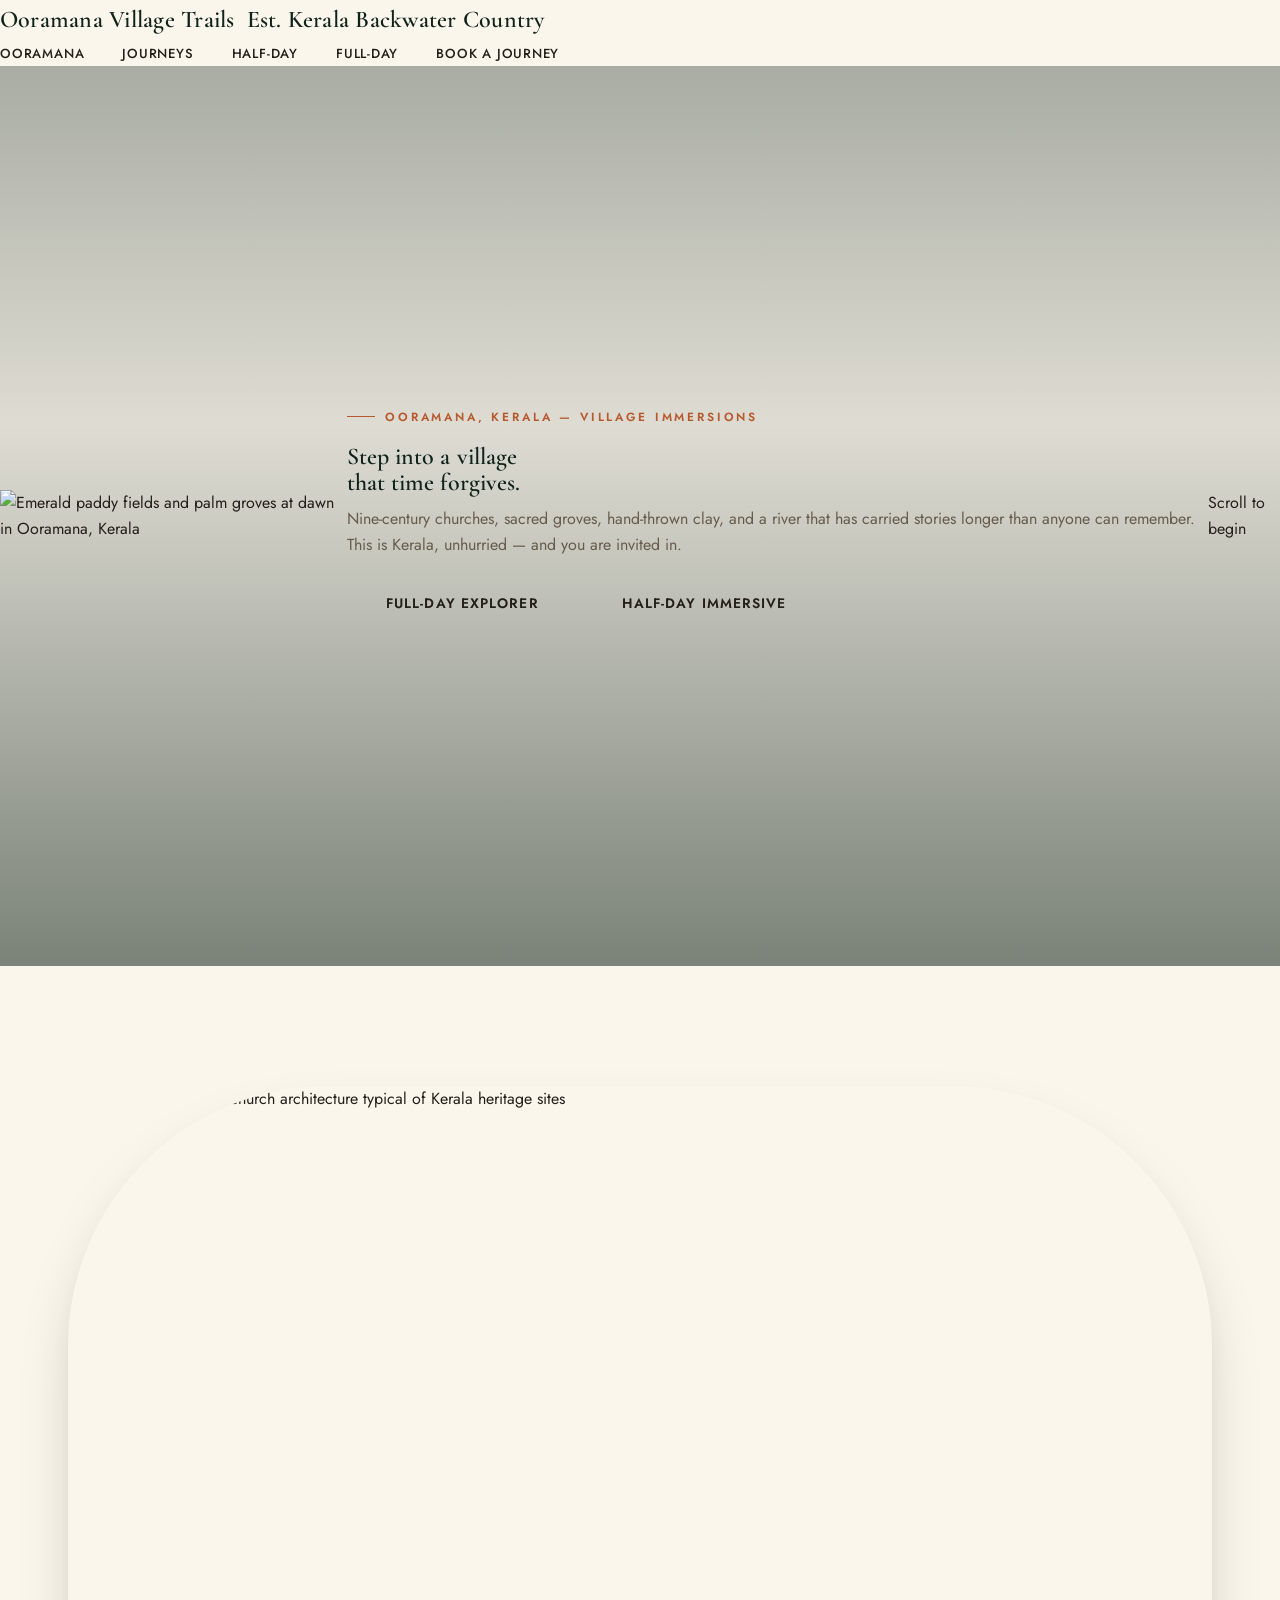
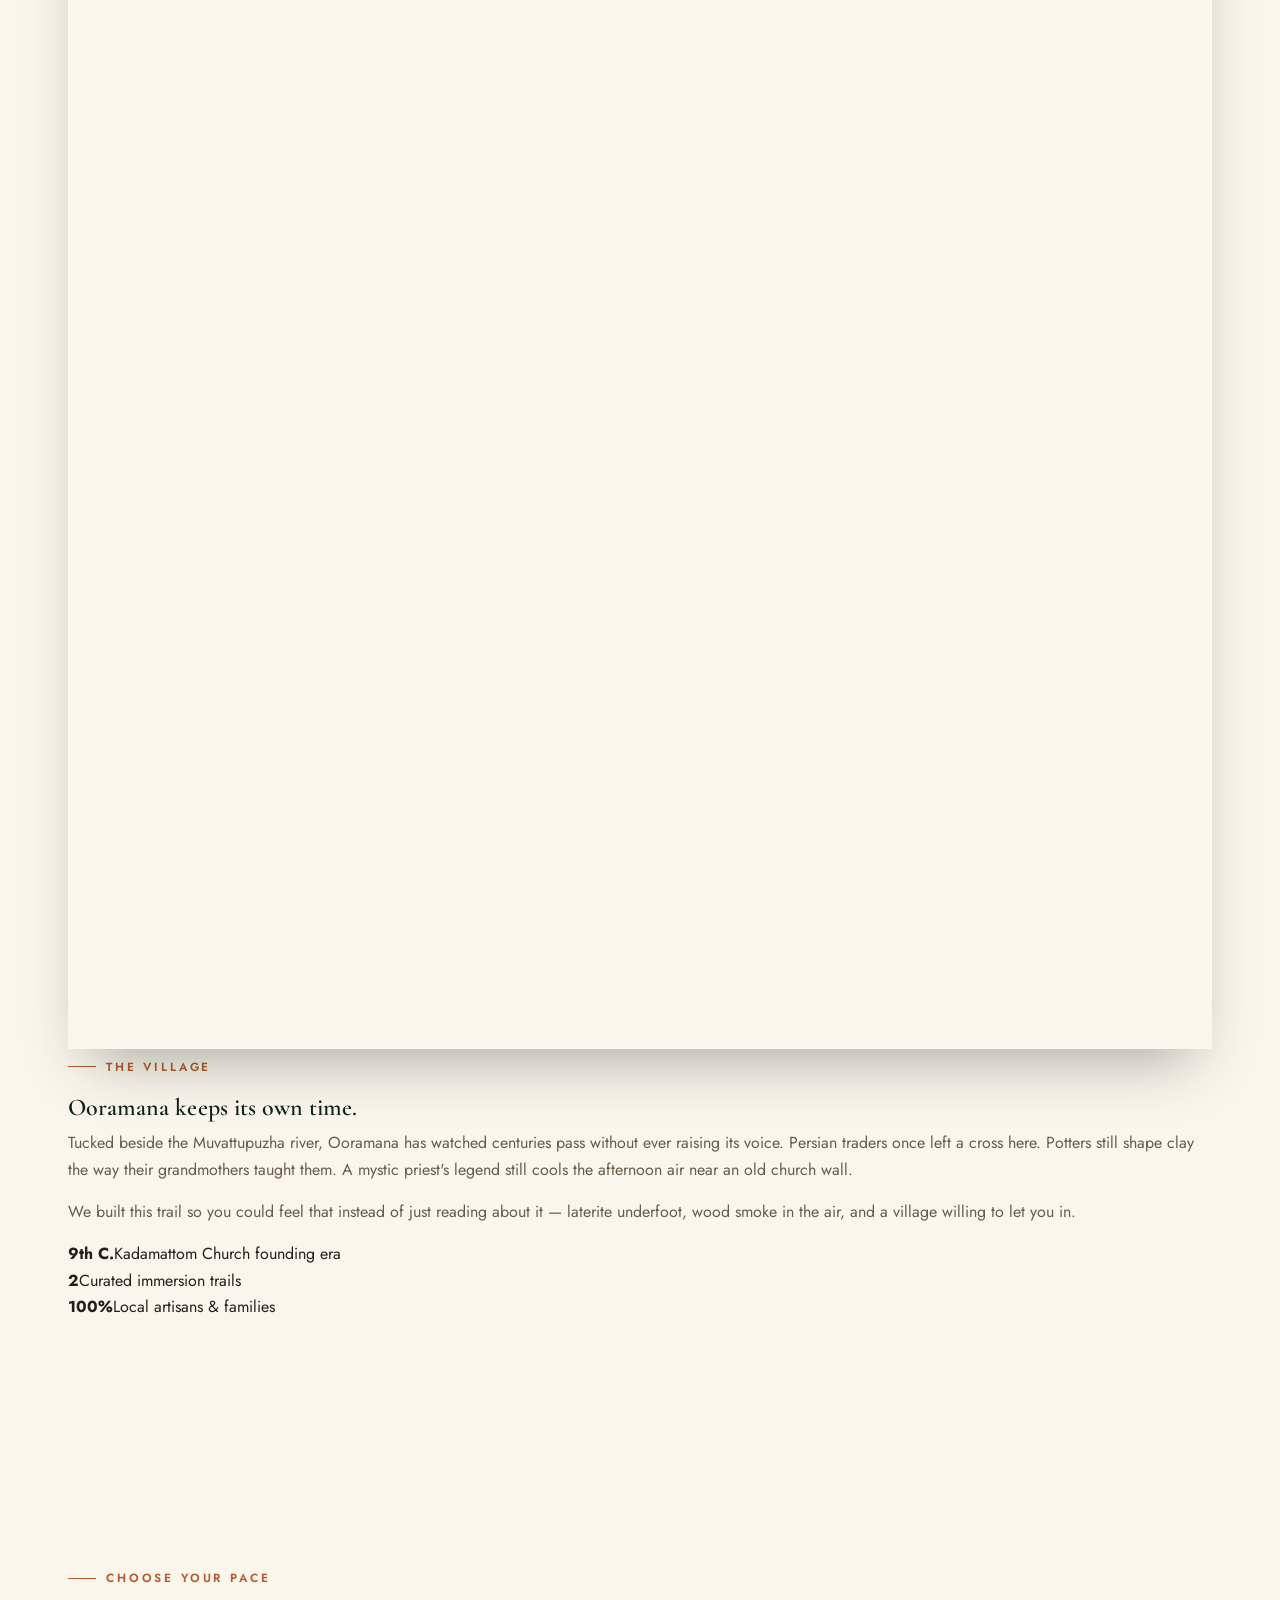
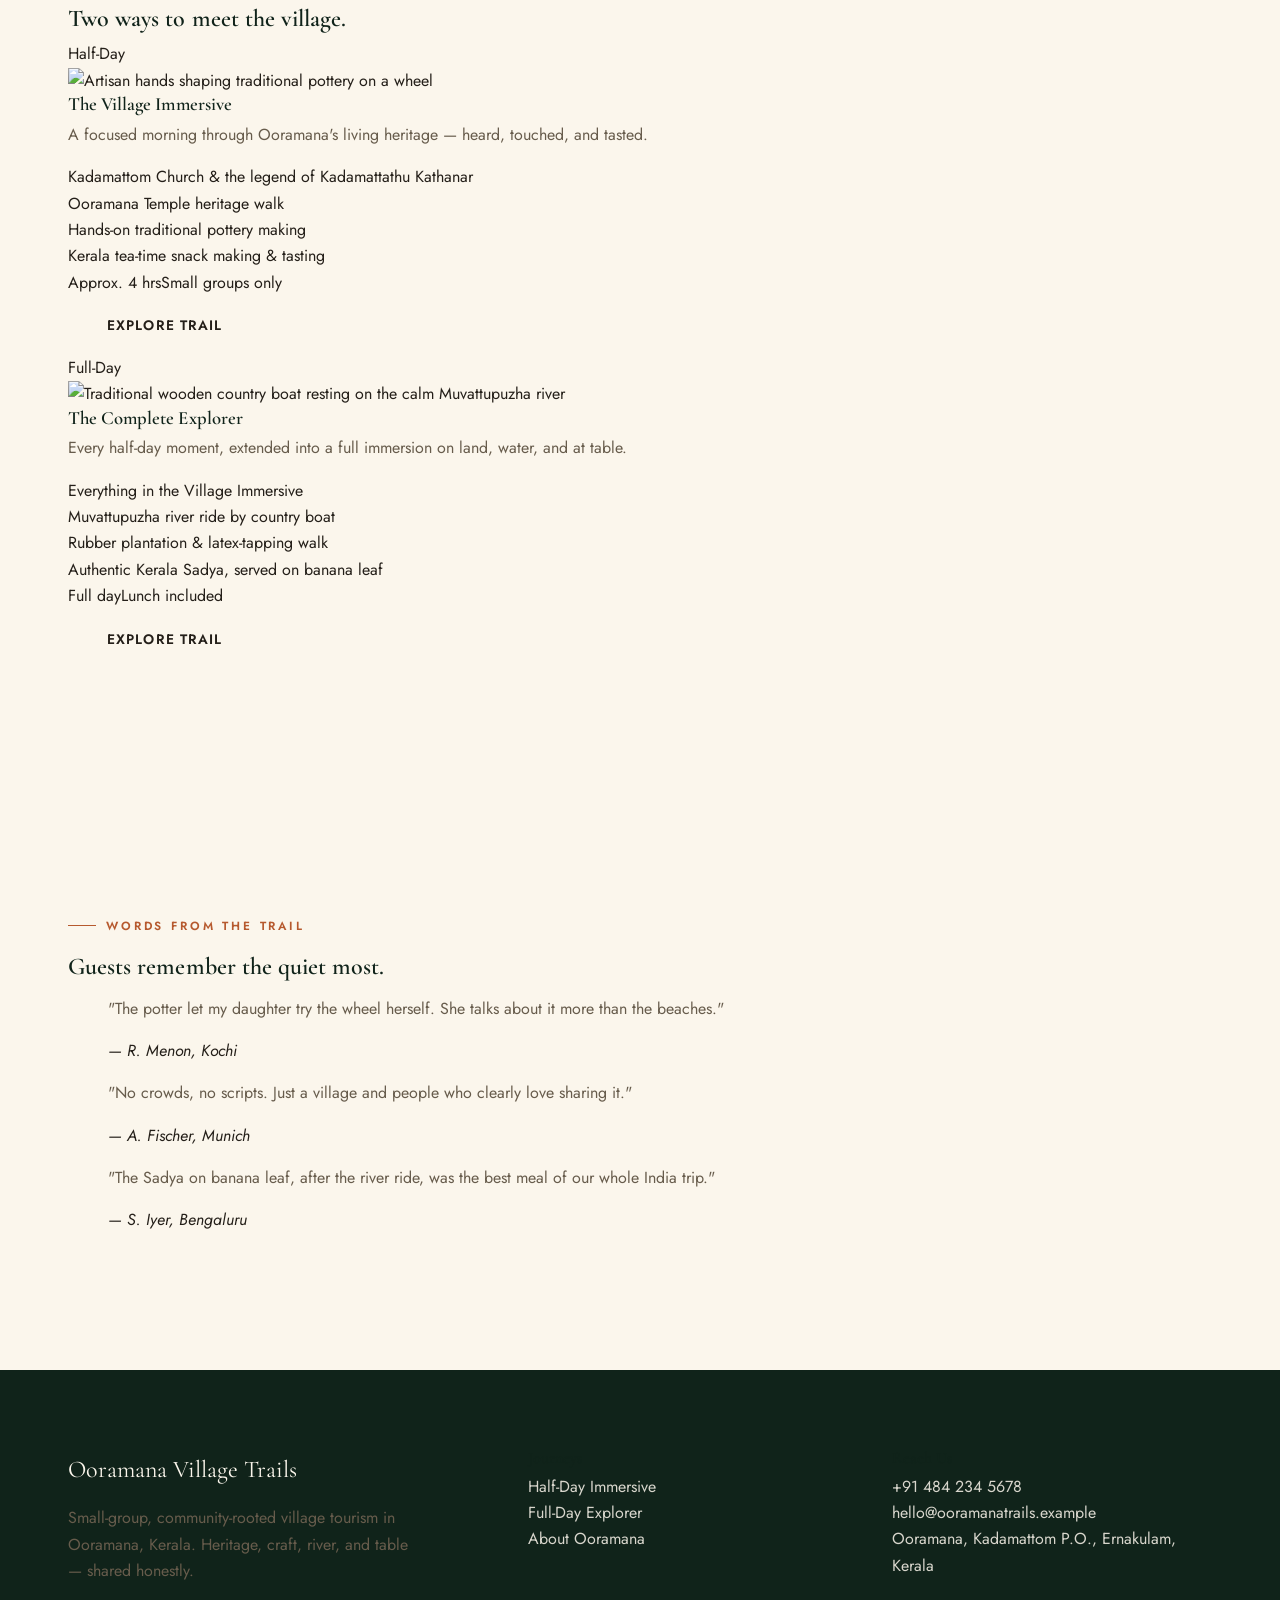
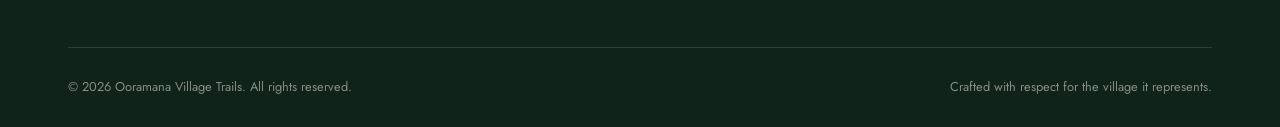
==== commit 4b74231a: "Update index.html" ====
--- a/index.html
+++ b/index.html
@@ -1,231 +1,178 @@
 <!DOCTYPE html>
 <html lang="en">
 <head>
-<meta charset="UTF-8">
-<meta name="viewport" content="width=device-width, initial-scale=1.0">
-<title>Ooramana Heritage Tours — Village Tourism in Kerala</title>
-<meta name="description" content="Discover Ooramana, Kerala — a private, fully customizable heritage trail through temples, living craftsmanship, and backwaters.">
-<link rel="preconnect" href="https://fonts.googleapis.com">
-<link rel="stylesheet" href="style.css">
+  <meta charset="UTF-8" />
+  <meta name="viewport" content="width=device-width, initial-scale=1.0" />
+  <title>Ooramana Village Trails — Authentic Kerala Village Immersions</title>
+  <meta name="description" content="Cinematic, immersive village tourism in Ooramana, Kerala. Ancient churches, temple heritage, river country boats, rubber plantations and a real Kerala Sadya feast." />
+  <link rel="preconnect" href="https://fonts.googleapis.com" />
+  <link rel="preconnect" href="https://fonts.gstatic.com" crossorigin />
+  <link href="https://fonts.googleapis.com/css2?family=Fraunces:opsz,wght@9..144,400;9..144,500;9..144,600&family=Jost:wght@300;400;500;600&display=swap" rel="stylesheet" />
+  <link rel="stylesheet" href="style.css" />
 </head>
 <body>
 
-<!-- ===== Navbar ===== -->
-<nav class="navbar">
-  <div class="container nav-inner">
-    <a href="index.html" class="brand">
-      <span class="brand-mark">O</span> Ooramana Heritage
+  <header class="site-header">
+    <a class="brand" href="index.html">
+      Ooramana Village Trails
+      <span>Est. Kerala Backwater Country</span>
     </a>
-    <button class="nav-toggle" aria-label="Toggle menu"><span></span></button>
-    <ul class="nav-links">
-      <li><a href="index.html" class="active">Home</a></li>
-      <li><a href="packages.html">Experiences</a></li>
-      <li><a href="contact.html">Contact</a></li>
-      <li><a href="packages.html" class="btn btn-ghost-dark">Book a Trail</a></li>
-    </ul>
-  </div>
-</nav>
+    <nav aria-label="Primary">
+      <ul class="nav-links">
+        <li><a href="index.html#about">Ooramana</a></li>
+        <li><a href="index.html#packages">Journeys</a></li>
+        <li><a href="half-day.html">Half-Day</a></li>
+        <li><a href="full-day.html">Full-Day</a></li>
+        <li><a class="nav-cta" href="full-day.html#booking">Book a Journey</a></li>
+      </ul>
+    </nav>
+    <button class="nav-toggle" aria-label="Toggle menu" aria-expanded="false"><span></span></button>
+  </header>
 
-<!-- ===== Hero ===== -->
-<header class="hero">
-  <div class="hero-bg"></div>
-  <div class="container hero-content">
-    <span class="eyebrow" style="color:var(--gold-soft);">Ooramana · Ernakulam · Kerala</span>
-    <h1>Where the backwaters remember every story <em>ever told</em>.</h1>
-    <p class="lede">A slow, private trail through Ooramana's temples, living workshops and quiet waterways — led by a local host, shaped entirely around you.</p>
-    <div class="hero-actions">
-      <a href="packages.html" class="btn btn-primary">Explore Experiences</a>
-      <a href="contact.html" class="btn btn-outline">Meet Your Host</a>
-    </div>
-  </div>
-  <div class="hero-scroll"><span>Scroll</span><span class="line"></span></div>
-</header>
-
-<!-- ===== About ===== -->
-<section id="about" class="grain">
-  <div class="container about-grid">
-    <div class="about-visual reveal">
-      <div class="arch-outline"></div>
-      <div class="arch-frame tone-1">
-        <div class="arch-photo">
-          <span class="icon">🌾</span>
-          <h4>Ooramana</h4>
-          <span>A village along the backwaters</span>
+  <main>
+    <!-- HERO -->
+    <section class="hero">
+      <div class="hero__media">
+        <img src="https://images.unsplash.com/photo-1602436089007-ffb845195035?auto=format&fit=crop&w=1800&q=80" alt="Emerald paddy fields and palm groves at dawn in Ooramana, Kerala" />
+      </div>
+      <div class="hero__content">
+        <p class="eyebrow reveal">Ooramana, Kerala — Village Immersions</p>
+        <h1 class="reveal">Step into a village<br />that time forgives.</h1>
+        <p class="lede reveal">Nine-century churches, sacred groves, hand-thrown clay, and a river that has carried stories longer than anyone can remember. This is Kerala, unhurried — and you are invited in.</p>
+        <div class="hero__actions reveal">
+          <a class="btn btn--primary" href="full-day.html">Full-Day Explorer</a>
+          <a class="btn btn--ghost" href="half-day.html">Half-Day Immersive</a>
         </div>
       </div>
-    </div>
+      <span class="hero__scroll">Scroll to begin</span>
+    </section>
 
-    <div class="reveal reveal-delay-1">
-      <span class="eyebrow">About the Village</span>
-      <h2>Tranquil by nature, <em>rich</em> by heritage.</h2>
-      <p>Tucked beside slow-moving backwaters near Kadamattom in Ernakulam district, Ooramana has kept its rhythm largely unchanged for generations. Temple bells still mark the hour, potters still shape clay by hand, and the same families that farm the paddy fields also welcome travellers into their homes.</p>
-      <p>This is village tourism built on relationships, not spectacle — a place where heritage architecture, living craftsmanship and everyday life sit quietly side by side, waiting to be noticed.</p>
-
-      <div class="about-points">
-        <div class="about-point reveal reveal-delay-1">
-          <span class="num">01</span>
-          <div><h4>Living Heritage</h4><p>Centuries-old temples and churches still active in daily village life.</p></div>
+    <!-- ABOUT -->
+    <section class="section" id="about">
+      <div class="container split reveal">
+        <div class="split__media arch-frame">
+          <img src="https://images.unsplash.com/photo-1548013146-72479768bada?auto=format&fit=crop&w=1200&q=80" alt="Ancient laterite stone church architecture typical of Kerala heritage sites" />
         </div>
-        <div class="about-point reveal reveal-delay-2">
-          <span class="num">02</span>
-          <div><h4>Working Craftsmanship</h4><p>Watch — and try — pottery and blacksmithing exactly as it's practised today.</p></div>
-        </div>
-        <div class="about-point reveal reveal-delay-3">
-          <span class="num">03</span>
-          <div><h4>Untouched Landscape</h4><p>Rubber groves, paddy fields and calm backwaters, best seen on foot or by boat.</p></div>
-        </div>
-      </div>
-    </div>
-  </div>
-</section>
-
-<!-- ===== Tour Summary / Customization ===== -->
-<section id="experiences-summary" class="band-forest grain">
-  <div class="container">
-    <div class="summary-band reveal">
-      <div>
-        <span class="eyebrow">How It Works</span>
-        <h2>Two trails. Endless ways to <em>walk</em> them.</h2>
-        <p>Every visit begins the same way — a warm welcome and a plan built around you. From there, choose a half-day taste of the village or a full-day immersion into its rhythm, then shape the pace, the stops and the stories to match exactly what you're curious about.</p>
-        <a href="packages.html" class="btn btn-gold">View Both Packages</a>
-      </div>
-      <ul class="custom-list">
-        <li><span class="mark">✦</span>Set your own pace — linger at the pottery wheel or move on</li>
-        <li><span class="mark">✦</span>Private groups only, never merged with strangers</li>
-        <li><span class="mark">✦</span>Dietary needs and mobility requirements accommodated</li>
-        <li><span class="mark">✦</span>Add-on requests welcomed, from photography stops to longer boat rides</li>
-      </ul>
-    </div>
-  </div>
-</section>
-
-<!-- ===== Highlights Gallery (masonry) ===== -->
-<section id="gallery">
-  <div class="container">
-    <div class="section-head center reveal">
-      <span class="eyebrow">Highlights</span>
-      <h2>A glimpse of the <em>trail</em></h2>
-      <p>Moments guests return to talking about most.</p>
-    </div>
-
-    <div class="masonry">
-      <div class="masonry-item h-tall reveal reveal-delay-1">
-        <div class="masonry-photo tone-1">
-          <span class="m-icon">🚤</span>
-          <div class="m-text">
-            <h4>River Boating</h4>
-            <p>A calm paddle through Ooramana's backwaters</p>
+        <div class="split__body">
+          <p class="eyebrow">The Village</p>
+          <h2>Ooramana keeps its own time.</h2>
+          <p>Tucked beside the Muvattupuzha river, Ooramana has watched centuries pass without ever raising its voice. Persian traders once left a cross here. Potters still shape clay the way their grandmothers taught them. A mystic priest's legend still cools the afternoon air near an old church wall.</p>
+          <p>We built this trail so you could feel that instead of just reading about it — laterite underfoot, wood smoke in the air, and a village willing to let you in.</p>
+          <div class="stat-row">
+            <div><strong>9th C.</strong><span>Kadamattom Church founding era</span></div>
+            <div><strong>2</strong><span>Curated immersion trails</span></div>
+            <div><strong>100%</strong><span>Local artisans & families</span></div>
           </div>
         </div>
       </div>
-      <div class="masonry-item reveal reveal-delay-2">
-        <div class="masonry-photo tone-2">
-          <span class="m-icon">🏺</span>
-          <div class="m-text">
-            <h4>Pottery Making</h4>
-            <p>Hands-on time at a working potter's wheel</p>
-          </div>
+    </section>
+
+    <!-- PACKAGES -->
+    <section class="section section--tight" id="packages">
+      <div class="container">
+        <p class="eyebrow reveal">Choose Your Pace</p>
+        <h2 class="reveal">Two ways to meet the village.</h2>
+
+        <div class="package-grid">
+          <article class="package-card reveal">
+            <div class="package-card__media">
+              <span class="package-card__tag">Half-Day</span>
+              <img src="https://images.unsplash.com/photo-1565193566173-7a0af771d71a?auto=format&fit=crop&w=1000&q=80" alt="Artisan hands shaping traditional pottery on a wheel" />
+            </div>
+            <div class="package-card__body">
+              <h3>The Village Immersive</h3>
+              <p>A focused morning through Ooramana's living heritage — heard, touched, and tasted.</p>
+              <ul class="package-card__list">
+                <li>Kadamattom Church &amp; the legend of Kadamattathu Kathanar</li>
+                <li>Ooramana Temple heritage walk</li>
+                <li>Hands-on traditional pottery making</li>
+                <li>Kerala tea-time snack making &amp; tasting</li>
+              </ul>
+              <div class="package-card__footer">
+                <div class="package-card__price">Approx. 4 hrs<span>Small groups only</span></div>
+                <a class="btn btn--dark" href="half-day.html">Explore Trail</a>
+              </div>
+            </div>
+          </article>
+
+          <article class="package-card reveal">
+            <div class="package-card__media">
+              <span class="package-card__tag">Full-Day</span>
+              <img src="https://images.unsplash.com/photo-1544551763-46a013bb70d5?auto=format&fit=crop&w=1000&q=80" alt="Traditional wooden country boat resting on the calm Muvattupuzha river" />
+            </div>
+            <div class="package-card__body">
+              <h3>The Complete Explorer</h3>
+              <p>Every half-day moment, extended into a full immersion on land, water, and at table.</p>
+              <ul class="package-card__list">
+                <li>Everything in the Village Immersive</li>
+                <li>Muvattupuzha river ride by country boat</li>
+                <li>Rubber plantation &amp; latex-tapping walk</li>
+                <li>Authentic Kerala Sadya, served on banana leaf</li>
+              </ul>
+              <div class="package-card__footer">
+                <div class="package-card__price">Full day<span>Lunch included</span></div>
+                <a class="btn btn--dark" href="full-day.html">Explore Trail</a>
+              </div>
+            </div>
+          </article>
         </div>
       </div>
-      <div class="masonry-item h-short reveal reveal-delay-3">
-        <div class="masonry-photo tone-3">
-          <span class="m-icon">⛪</span>
-          <div class="m-text">
-            <h4>Heritage Architecture</h4>
-            <p>The historic Kadamattom Church and village temples</p>
-          </div>
+    </section>
+
+    <!-- TESTIMONIALS -->
+    <section class="section section--forest">
+      <div class="container">
+        <p class="eyebrow reveal">Words From The Trail</p>
+        <h2 class="reveal">Guests remember the quiet most.</h2>
+        <div class="testimonial-strip">
+          <blockquote class="testimonial reveal">
+            <p>"The potter let my daughter try the wheel herself. She talks about it more than the beaches."</p>
+            <cite>— R. Menon, Kochi</cite>
+          </blockquote>
+          <blockquote class="testimonial reveal">
+            <p>"No crowds, no scripts. Just a village and people who clearly love sharing it."</p>
+            <cite>— A. Fischer, Munich</cite>
+          </blockquote>
+          <blockquote class="testimonial reveal">
+            <p>"The Sadya on banana leaf, after the river ride, was the best meal of our whole India trip."</p>
+            <cite>— S. Iyer, Bengaluru</cite>
+          </blockquote>
         </div>
       </div>
-      <div class="masonry-item h-tall reveal reveal-delay-4">
-        <div class="masonry-photo tone-4">
-          <span class="m-icon">🔨</span>
-          <div class="m-text">
-            <h4>Blacksmith Craft</h4>
-            <p>A trade forged the same way for generations</p>
-          </div>
+    </section>
+  </main>
+
+  <footer class="site-footer">
+    <div class="container">
+      <div class="footer-grid">
+        <div>
+          <p class="footer-brand">Ooramana Village Trails</p>
+          <p style="margin-top: 1rem; max-width: 34ch;">Small-group, community-rooted village tourism in Ooramana, Kerala. Heritage, craft, river, and table — shared honestly.</p>
+        </div>
+        <div>
+          <h4>Journeys</h4>
+          <ul>
+            <li><a href="half-day.html">Half-Day Immersive</a></li>
+            <li><a href="full-day.html">Full-Day Explorer</a></li>
+            <li><a href="index.html#about">About Ooramana</a></li>
+          </ul>
+        </div>
+        <div>
+          <h4>Reach Us</h4>
+          <ul>
+            <li><a href="tel:+914842345678">+91 484 234 5678</a></li>
+            <li><a href="mailto:hello@ooramanatrails.example">hello@ooramanatrails.example</a></li>
+            <li>Ooramana, Kadamattom P.O., Ernakulam, Kerala</li>
+          </ul>
         </div>
       </div>
-    </div>
-  </div>
-</section>
-
-<!-- ===== Testimonials (carousel) ===== -->
-<section id="testimonials" class="grain">
-  <div class="container">
-    <div class="section-head center reveal">
-      <span class="eyebrow">Guest Stories</span>
-      <h2>What travellers <em>say</em></h2>
-    </div>
-
-    <div class="carousel reveal reveal-delay-1">
-      <div class="carousel-track">
-        <div class="carousel-slides">
-          <div class="carousel-slide">
-            <div class="testi-card">
-              <div class="testi-mark">"</div>
-              <div class="testi-stars">★★★★★</div>
-              <p class="quote">Ooramana felt worlds away from the usual tourist trail. Our host let us set the pace, and the pottery session with a local craftsman was the highlight of our entire Kerala trip.</p>
-              <div class="testi-person">
-                <h5>Ravi &amp; Meera</h5>
-                <span>Full-Day Immersion, Bengaluru</span>
-              </div>
-            </div>
-          </div>
-          <div class="carousel-slide">
-            <div class="testi-card">
-              <div class="testi-mark">"</div>
-              <div class="testi-stars">★★★★★</div>
-              <p class="quote">Warm, unhurried, and completely private. We asked to spend extra time at the church and no one blinked — the whole day simply adjusted around us.</p>
-              <div class="testi-person">
-                <h5>Sarah T.</h5>
-                <span>Half-Day Trail, London</span>
-              </div>
-            </div>
-          </div>
-        </div>
-      </div>
-      <div class="carousel-controls">
-        <button class="carousel-arrow prev" aria-label="Previous testimonial">←</button>
-        <div class="carousel-dots"></div>
-        <button class="carousel-arrow next" aria-label="Next testimonial">→</button>
+      <div class="footer-bottom">
+        <span>&copy; 2026 Ooramana Village Trails. All rights reserved.</span>
+        <span>Crafted with respect for the village it represents.</span>
       </div>
     </div>
-  </div>
-</section>
+  </footer>
 
-<!-- ===== Footer ===== -->
-<footer>
-  <div class="container">
-    <div class="footer-grid">
-      <div>
-        <div class="footer-brand"><span class="brand-mark" style="width:32px;height:32px;font-size:.85rem;">O</span> Ooramana Heritage Tours</div>
-        <p>Private, fully customizable heritage trails through the village of Ooramana, Kerala.</p>
-        <div class="social-row">
-          <a href="#" class="social-icon" aria-label="Instagram">📷</a>
-          <a href="#" class="social-icon" aria-label="Facebook">f</a>
-          <a href="#" class="social-icon" aria-label="WhatsApp">💬</a>
-        </div>
-      </div>
-      <div class="footer-col">
-        <h5>Explore</h5>
-        <a href="index.html">Home</a>
-        <a href="packages.html">Experiences</a>
-        <a href="contact.html">Contact</a>
-      </div>
-      <div class="footer-col">
-        <h5>Reach Us</h5>
-        <p>📞 +91 99999 99999</p>
-        <p>✉️ hello@ooramanaheritage.com</p>
-        <p>📍 Ooramana, Kadamattom, Ernakulam, Kerala</p>
-      </div>
-    </div>
-    <div class="footer-bottom">
-      <span>© 2026 Ooramana Heritage Tours. All rights reserved.</span>
-      <span>Crafted with care in Kerala.</span>
-    </div>
-  </div>
-</footer>
-
-<script src="script.js"></script>
+  <script src="script.js"></script>
 </body>
 </html>
--- a/style.css
+++ b/style.css
@@ -1,668 +1,830 @@
 /* =========================================================
-   Ooramana Heritage Tours — Neumorphic Design System
+   Ooramana Heritage Tours — Cinematic Kerala Luxury
    ========================================================= */
 
-/* ---------- Fonts ---------- */
-@import url('https://fonts.googleapis.com/css2?family=Fraunces:ital,opsz,wght@0,9..144,400;0,9..144,500;0,9..144,600;0,9..144,700;1,9..144,500&family=Manrope:wght@400;500;600;700;800&display=swap');
+@import url('https://fonts.googleapis.com/css2?family=Cormorant+Garamond:ital,wght@0,400;0,500;0,600;0,700;1,500;1,600&family=Jost:wght@300;400;500;600;700&display=swap');
 
 /* ---------- Tokens ---------- */
 :root{
-  /* Base neumorphic surface (warm river-sand) */
-  --bg: #ECE6D9;
-  --bg-alt: #E3DCCB;
-  --surface: #EAE3D5;
-
-  /* Neumorphic shadow pair, tuned for the --bg hue */
-  --shadow-dark: #C6BCA3;
-  --shadow-light: #FFFFFF;
-
-  /* Palette: backwater green + temple gold + laterite ink */
-  --forest: #2E4A3B;
-  --forest-deep: #1F3329;
-  --forest-soft: #4E6E5A;
-  --gold: #AD8641;
-  --gold-soft: #C9A768;
-  --ink: #2A2620;
-  --ink-soft: #6E6656;
-  --cream: #F7F3E8;
-
-  --radius-lg: 28px;
-  --radius-md: 18px;
-  --radius-sm: 12px;
-  --radius-pill: 999px;
-
-  --ease: cubic-bezier(.22,.68,.35,1);
+  --ivory: #FBF6EC;
+  --ivory-deep: #F1E7D3;
+  --paper: #FAF3E4;
+
+  --ink: #241F19;
+  --ink-soft: #675C4C;
+  --ink-faint: #948873;
+
+  --forest: #1E3B2C;
+  --forest-deep: #10231A;
+  --forest-mid: #3A5C46;
+  --forest-glow: #6E8E77;
+
+  --terracotta: #B6592E;
+  --terracotta-deep: #8A3F22;
+  --terracotta-soft: #D98A5C;
+
+  --gold: #C9A050;
+  --gold-soft: #E4C685;
+
+  --ease: cubic-bezier(.16,.84,.26,1);
+  --ease-soft: cubic-bezier(.22,.61,.36,1);
+
+  --arch-r: 260px;
 }
 
 *,*::before,*::after{ box-sizing:border-box; }
 html{ scroll-behavior:smooth; }
 @media (prefers-reduced-motion: reduce){
   html{ scroll-behavior:auto; }
-  *,*::before,*::after{ animation-duration:0.01ms !important; animation-iteration-count:1 !important; transition-duration:0.01ms !important; scroll-behavior:auto !important; }
+  *,*::before,*::after{ animation-duration:.01ms !important; animation-iteration-count:1 !important; transition-duration:.01ms !important; scroll-behavior:auto !important; }
 }
 
 body{
   margin:0;
-  background:var(--bg);
+  background:var(--ivory);
   color:var(--ink);
-  font-family:'Manrope', sans-serif;
+  font-family:'Jost', sans-serif;
   font-size:16px;
-  line-height:1.6;
+  line-height:1.65;
   -webkit-font-smoothing:antialiased;
   overflow-x:hidden;
 }
 
 h1,h2,h3,h4{
-  font-family:'Fraunces', serif;
+  font-family:'Cormorant Garamond', serif;
   color:var(--forest-deep);
-  margin:0 0 .5em;
+  margin:0 0 .4em;
   font-weight:600;
-  letter-spacing:-0.01em;
-}
+  line-height:1.08;
+  letter-spacing:.002em;
+}
+h1 em, h2 em, h3 em{ font-style:italic; color:var(--terracotta); font-weight:500; }
 
 p{ margin:0 0 1em; color:var(--ink-soft); }
 a{ color:inherit; text-decoration:none; }
 img{ max-width:100%; display:block; }
 ul{ margin:0; padding:0; list-style:none; }
+button{ font-family:inherit; }
 
 .container{
   width:100%;
-  max-width:1180px;
+  max-width:1200px;
   margin:0 auto;
-  padding:0 24px;
+  padding:0 28px;
 }
 
 .eyebrow{
-  display:inline-block;
-  font-family:'Manrope',sans-serif;
-  font-size:.72rem;
-  font-weight:700;
-  letter-spacing:.18em;
+  display:inline-flex;
+  align-items:center;
+  gap:10px;
+  font-size:.74rem;
+  font-weight:600;
+  letter-spacing:.24em;
   text-transform:uppercase;
-  color:var(--gold);
-  margin-bottom:14px;
-}
-
-section{ padding:96px 0; position:relative; }
-@media (max-width:768px){ section{ padding:64px 0; } }
-
-/* ---------- Neumorphic primitives ---------- */
-.neu-out{
-  background:var(--surface);
-  border-radius:var(--radius-lg);
-  box-shadow: 10px 10px 22px var(--shadow-dark), -10px -10px 22px var(--shadow-light);
-}
-.neu-in{
-  background:var(--bg);
-  border-radius:var(--radius-md);
-  box-shadow: inset 6px 6px 12px var(--shadow-dark), inset -6px -6px 12px var(--shadow-light);
-}
-.neu-flat{
-  background:var(--surface);
-  box-shadow: 6px 6px 14px var(--shadow-dark), -6px -6px 14px var(--shadow-light);
-}
+  color:var(--terracotta);
+  margin-bottom:18px;
+}
+.eyebrow::before{
+  content:'';
+  width:28px; height:1px;
+  background:currentColor;
+}
+
+section{ padding:120px 0; position:relative; }
+@media (max-width:768px){ section{ padding:76px 0; } }
+
+/* ---------- Grain / texture overlay ---------- */
+.grain{ position:relative; }
+.grain::after{
+  content:'';
+  position:absolute; inset:0;
+  pointer-events:none;
+  opacity:.05;
+  mix-blend-mode:multiply;
+  background-image:url("data:image/svg+xml,%3Csvg xmlns='http://www.w3.org/2000/svg' width='140' height='140'%3E%3Cfilter id='n'%3E%3CfeTurbulence type='fractalNoise' baseFrequency='0.85' numOctaves='3' stitchTiles='stitch'/%3E%3C/filter%3E%3Crect width='100%25' height='100%25' filter='url(%23n)'/%3E%3C/svg%3E");
+}
+
+.band-forest{
+  background:linear-gradient(175deg, var(--forest-deep), var(--forest));
+  color:var(--ivory);
+}
+.band-forest h2, .band-forest h3, .band-forest h4{ color:var(--ivory); }
+.band-forest p{ color:rgba(251,246,236,.78); }
+.band-forest .eyebrow{ color:var(--gold-soft); }
+.band-forest .eyebrow::before{ background:var(--gold-soft); }
 
 /* ---------- Buttons ---------- */
 .btn{
   display:inline-flex;
   align-items:center;
   justify-content:center;
-  gap:.5em;
-  padding:16px 34px;
-  border:none;
-  border-radius:var(--radius-pill);
-  font-family:'Manrope',sans-serif;
-  font-weight:700;
-  font-size:.95rem;
-  letter-spacing:.02em;
+  gap:10px;
+  padding:17px 38px;
+  border:1px solid transparent;
+  border-radius:2px;
+  font-family:'Jost',sans-serif;
+  font-weight:600;
+  font-size:.86rem;
+  letter-spacing:.08em;
+  text-transform:uppercase;
   cursor:pointer;
-  background:var(--surface);
+  position:relative;
+  overflow:hidden;
+  transition: transform .45s var(--ease), box-shadow .45s var(--ease), color .3s ease, background .3s ease, border-color .3s ease;
+}
+.btn:focus-visible{ outline:2px solid var(--gold); outline-offset:3px; }
+
+.btn-primary{
+  background:var(--terracotta);
+  color:var(--ivory);
+  box-shadow: 0 8px 24px rgba(182,89,46,.28);
+}
+.btn-primary:hover{
+  background:var(--terracotta-deep);
+  transform:translateY(-3px);
+  box-shadow: 0 14px 34px rgba(182,89,46,.4);
+}
+
+.btn-outline{
+  background:transparent;
+  border-color:currentColor;
+  color:var(--ivory);
+}
+.btn-outline:hover{
+  background:rgba(251,246,236,.12);
+  transform:translateY(-3px);
+}
+
+.btn-ghost-dark{
+  background:transparent;
+  border-color:var(--forest-deep);
   color:var(--forest-deep);
-  box-shadow: 8px 8px 16px var(--shadow-dark), -8px -8px 16px var(--shadow-light);
-  transition: transform .25s var(--ease), box-shadow .25s var(--ease), color .25s var(--ease);
-}
-.btn:hover{
+}
+.btn-ghost-dark:hover{
+  background:var(--forest-deep);
+  color:var(--ivory);
   transform:translateY(-3px);
-  box-shadow: 12px 12px 22px var(--shadow-dark), -12px -12px 22px var(--shadow-light);
-  color:var(--gold);
-}
-.btn:active{
-  transform:translateY(0);
-  box-shadow: inset 6px 6px 12px var(--shadow-dark), inset -6px -6px 12px var(--shadow-light);
-}
-.btn:focus-visible{ outline:2px solid var(--gold); outline-offset:4px; }
-
-.btn-primary{
-  background:linear-gradient(145deg, var(--forest-soft), var(--forest-deep));
-  color:var(--cream);
-  box-shadow: 8px 8px 18px var(--shadow-dark), -8px -8px 18px var(--shadow-light);
-}
-.btn-primary:hover{ color:var(--cream); filter:brightness(1.08); }
+}
 
 .btn-gold{
-  background:linear-gradient(145deg, var(--gold-soft), var(--gold));
-  color:var(--cream);
-}
-.btn-gold:hover{ color:var(--cream); filter:brightness(1.08); }
+  background:linear-gradient(120deg, var(--gold-soft), var(--gold));
+  color:var(--forest-deep);
+}
+.btn-gold:hover{ transform:translateY(-3px); box-shadow:0 14px 30px rgba(201,160,80,.4); }
 
 .btn-block{ width:100%; }
 
-/* ---------- Navbar ---------- */
+/* ---------- Navbar (glassmorphism) ---------- */
 .navbar{
   position:fixed;
-  top:18px; left:0; right:0;
+  top:0; left:0; right:0;
   z-index:1000;
+  padding:26px 0;
+  transition: padding .45s var(--ease), background .45s var(--ease), box-shadow .45s var(--ease);
+}
+.navbar.scrolled{
+  padding:14px 0;
+  background:rgba(251,246,236,.72);
+  backdrop-filter: blur(18px) saturate(140%);
+  -webkit-backdrop-filter: blur(18px) saturate(140%);
+  box-shadow: 0 8px 30px rgba(16,35,26,.08);
+}
+.nav-inner{
   display:flex;
-  justify-content:center;
-}
-.nav-inner{
-  width:calc(100% - 40px);
-  max-width:920px;
-  display:flex;
   align-items:center;
   justify-content:space-between;
-  padding:12px 14px 12px 22px;
-  border-radius:var(--radius-pill);
-  background:rgba(234,227,213,0.85);
-  backdrop-filter: blur(14px);
-  -webkit-backdrop-filter: blur(14px);
-  box-shadow: 8px 8px 20px var(--shadow-dark), -8px -8px 20px var(--shadow-light);
 }
 .brand{
-  font-family:'Fraunces', serif;
+  font-family:'Cormorant Garamond', serif;
   font-weight:600;
-  font-size:1.05rem;
+  font-size:1.5rem;
   color:var(--forest-deep);
   display:flex;
   align-items:center;
-  gap:10px;
-}
+  gap:12px;
+  letter-spacing:.01em;
+}
+.navbar:not(.scrolled) .brand,
+.navbar:not(.scrolled) .nav-links a{ color:var(--ivory); text-shadow:0 2px 14px rgba(0,0,0,.25); }
 .brand .brand-mark{
-  width:34px;height:34px;
+  width:38px;height:38px;
   border-radius:50%;
-  background:linear-gradient(145deg, var(--gold-soft), var(--forest-deep));
+  background:radial-gradient(circle at 35% 30%, var(--gold-soft), var(--terracotta-deep));
   display:flex;align-items:center;justify-content:center;
-  color:var(--cream);
-  font-size:.85rem;
-  box-shadow: 3px 3px 8px var(--shadow-dark), -3px -3px 8px var(--shadow-light);
+  color:var(--ivory);
+  font-size:.95rem;
+  font-family:'Cormorant Garamond', serif;
 }
 .nav-links{
   display:flex;
   align-items:center;
-  gap:6px;
-}
-.nav-links a{
-  padding:10px 18px;
-  border-radius:var(--radius-pill);
-  font-size:.88rem;
-  font-weight:600;
-  color:var(--ink-soft);
-  transition: all .25s var(--ease);
-}
-.nav-links a:hover{ color:var(--forest-deep); }
-.nav-links a.active{
-  color:var(--forest-deep);
-  background:var(--surface);
-  box-shadow: inset 4px 4px 8px var(--shadow-dark), inset -4px -4px 8px var(--shadow-light);
-}
-.nav-cta{ margin-left:6px; padding:10px 22px !important; }
+  gap:38px;
+}
+.nav-links a:not(.btn){
+  font-size:.82rem;
+  font-weight:500;
+  letter-spacing:.06em;
+  text-transform:uppercase;
+  color:var(--ink);
+  position:relative;
+  padding-bottom:4px;
+  transition: color .3s ease;
+}
+.nav-links a:not(.btn)::after{
+  content:'';
+  position:absolute; left:0; bottom:0;
+  width:0; height:1px;
+  background:currentColor;
+  transition:width .35s var(--ease);
+}
+.nav-links a:not(.btn):hover::after,
+.nav-links a.active::after{ width:100%; }
+.nav-links .btn{ padding:12px 26px; font-size:.76rem; }
+.navbar:not(.scrolled) .nav-links .btn-ghost-dark{ color:var(--ivory); border-color:var(--ivory); }
+.navbar:not(.scrolled) .nav-links .btn-ghost-dark:hover{ background:var(--ivory); color:var(--forest-deep); }
 
 .nav-toggle{
   display:none;
   width:44px;height:44px;
   border:none;
   border-radius:50%;
-  background:var(--surface);
-  box-shadow: 5px 5px 10px var(--shadow-dark), -5px -5px 10px var(--shadow-light);
+  background:transparent;
   cursor:pointer;
   position:relative;
 }
 .nav-toggle span, .nav-toggle span::before, .nav-toggle span::after{
   content:'';
   position:absolute;
-  left:12px; right:12px;
-  height:2px;
-  background:var(--forest-deep);
-  transition: transform .3s var(--ease), opacity .3s var(--ease);
-}
+  left:11px; right:11px;
+  height:1.5px;
+  background:var(--ink);
+  transition: transform .3s var(--ease), opacity .3s var(--ease), background .3s ease;
+}
+.navbar:not(.scrolled) .nav-toggle span,
+.navbar:not(.scrolled) .nav-toggle span::before,
+.navbar:not(.scrolled) .nav-toggle span::after{ background:var(--ivory); }
 .nav-toggle span{ top:21px; }
 .nav-toggle span::before{ top:-7px; }
 .nav-toggle span::after{ top:7px; }
-.nav-toggle.open span{ background:transparent; }
-.nav-toggle.open span::before{ transform:translateY(7px) rotate(45deg); }
-.nav-toggle.open span::after{ transform:translateY(-7px) rotate(-45deg); }
-
-@media (max-width:768px){
+.nav-toggle.open span{ background:transparent !important; }
+.nav-toggle.open span::before{ transform:translateY(7px) rotate(45deg); background:var(--ink) !important; }
+.nav-toggle.open span::after{ transform:translateY(-7px) rotate(-45deg); background:var(--ink) !important; }
+
+@media (max-width:860px){
   .nav-toggle{ display:block; }
   .nav-links{
-    position:absolute;
-    top:70px; right:0;
+    position:fixed;
+    top:0; right:0;
+    height:100vh;
+    width:min(78vw, 340px);
     flex-direction:column;
-    width:220px;
-    padding:14px;
-    border-radius:var(--radius-md);
-    background:var(--surface);
-    box-shadow: 10px 10px 22px var(--shadow-dark), -10px -10px 22px var(--shadow-light);
-    align-items:stretch;
-    opacity:0; visibility:hidden; transform:translateY(-10px);
-    transition: all .3s var(--ease);
+    align-items:flex-start;
+    justify-content:center;
+    gap:26px;
+    padding:40px;
+    background:var(--forest-deep);
+    transform:translateX(100%);
+    transition: transform .5s var(--ease);
   }
-  .nav-links.open{ opacity:1; visibility:visible; transform:translateY(0); }
-  .nav-links a{ text-align:center; }
-  .nav-cta{ margin-left:0; margin-top:4px; }
-}
-
-/* ---------- Hero ---------- */
-.hero{
-  min-height:96vh;
-  display:flex;
-  align-items:center;
-  padding-top:150px;
-  position:relative;
-}
-.hero-grid{
-  display:grid;
-  grid-template-columns: 1.1fr .9fr;
-  gap:56px;
-  align-items:center;
-}
-@media (max-width:900px){
-  .hero-grid{ grid-template-columns:1fr; }
-  .hero{ min-height:auto; }
-}
-.hero h1{
-  font-size:clamp(2.4rem, 5vw, 4rem);
-  line-height:1.05;
-}
-.hero h1 em{
-  font-style:italic;
-  color:var(--gold);
-}
-.hero p.lede{
-  font-size:1.12rem;
-  max-width:46ch;
-  margin-bottom:32px;
-}
-.hero-actions{ display:flex; gap:16px; flex-wrap:wrap; }
-
-.hero-visual{
-  position:relative;
-  height:440px;
-  border-radius:var(--radius-lg);
-  background:linear-gradient(160deg, var(--surface), var(--bg-alt));
-  box-shadow: 14px 14px 30px var(--shadow-dark), -14px -14px 30px var(--shadow-light);
-  overflow:hidden;
-}
-.trail-path{
-  position:absolute; inset:0;
-}
-.trail-node{
-  position:absolute;
-  width:64px;height:64px;
-  border-radius:50%;
-  background:var(--surface);
-  box-shadow: 6px 6px 14px var(--shadow-dark), -6px -6px 14px var(--shadow-light);
-  display:flex; align-items:center; justify-content:center;
-  font-size:1.5rem;
-}
-.trail-label{
-  position:absolute;
-  font-size:.68rem;
-  font-weight:700;
-  letter-spacing:.05em;
-  text-transform:uppercase;
-  color:var(--forest-deep);
-  background:var(--cream);
-  padding:3px 9px;
-  border-radius:var(--radius-pill);
-  box-shadow: 3px 3px 8px var(--shadow-dark), -3px -3px 8px var(--shadow-light);
-}
-@media (max-width:900px){ .hero-visual{ height:340px; } }
+  .nav-links.open{ transform:translateX(0); }
+  .nav-links a:not(.btn){ color:var(--ivory) !important; font-size:1.1rem; text-shadow:none !important; }
+  .nav-links .btn-ghost-dark{ color:var(--ivory) !important; border-color:var(--ivory) !important; margin-top:8px; }
+}
 
 /* ---------- Reveal animation ---------- */
 .reveal{
   opacity:0;
-  transform:translateY(36px);
-  transition: opacity .8s var(--ease), transform .8s var(--ease);
+  transform:translateY(48px);
+  transition: opacity 1s var(--ease), transform 1s var(--ease);
 }
 .reveal.in-view{ opacity:1; transform:translateY(0); }
-.reveal-delay-1{ transition-delay:.08s; }
-.reveal-delay-2{ transition-delay:.16s; }
-.reveal-delay-3{ transition-delay:.24s; }
-.reveal-delay-4{ transition-delay:.32s; }
-
-/* ---------- Section headers ---------- */
-.section-head{ max-width:640px; margin-bottom:56px; }
-.section-head.center{ margin-left:auto; margin-right:auto; text-align:center; }
-.section-head h2{ font-size:clamp(1.9rem, 3.4vw, 2.7rem); }
+.reveal-delay-1{ transition-delay:.1s; }
+.reveal-delay-2{ transition-delay:.2s; }
+.reveal-delay-3{ transition-delay:.3s; }
+.reveal-delay-4{ transition-delay:.4s; }
+
+/* ---------- Hero ---------- */
+.hero{
+  position:relative;
+  min-height:100vh;
+  display:flex;
+  align-items:center;
+  overflow:hidden;
+  isolation:isolate;
+}
+.hero-bg{
+  position:absolute; inset:-10% -5%;
+  z-index:-2;
+  background:
+    radial-gradient(ellipse at 20% 15%, rgba(201,160,80,.20), transparent 55%),
+    radial-gradient(ellipse at 80% 85%, rgba(182,89,46,.28), transparent 50%),
+    linear-gradient(155deg, #0F2018 0%, #1E3B2C 42%, #3A5C46 78%, #587B5E 100%);
+  will-change: transform;
+}
+.hero-bg::after{
+  content:'';
+  position:absolute; inset:0;
+  background-image: repeating-linear-gradient(115deg, rgba(255,255,255,.035) 0px, rgba(255,255,255,.035) 1px, transparent 1px, transparent 70px);
+}
+.hero::before{
+  content:'';
+  position:absolute; inset:0;
+  z-index:-1;
+  background:linear-gradient(180deg, rgba(16,35,26,.35) 0%, rgba(16,35,26,.12) 40%, rgba(16,35,26,.55) 100%);
+}
+.hero-content{
+  position:relative;
+  z-index:1;
+  padding-top:80px;
+  max-width:760px;
+}
+.hero-content h1{
+  font-size:clamp(3rem, 7vw, 5.4rem);
+  color:var(--ivory);
+  text-shadow:0 4px 40px rgba(0,0,0,.25);
+}
+.hero-content p.lede{
+  color:rgba(251,246,236,.86);
+  font-size:1.2rem;
+  max-width:46ch;
+  margin-bottom:38px;
+}
+.hero-actions{ display:flex; gap:18px; flex-wrap:wrap; }
+
+.hero-scroll{
+  position:absolute; bottom:44px; left:50%; transform:translateX(-50%);
+  z-index:1;
+  display:flex; flex-direction:column; align-items:center; gap:10px;
+  color:rgba(251,246,236,.75);
+  font-size:.7rem;
+  letter-spacing:.2em;
+  text-transform:uppercase;
+}
+.hero-scroll .line{
+  width:1px; height:46px;
+  background:linear-gradient(180deg, rgba(251,246,236,.9), transparent);
+  animation: scrollLine 2.2s ease-in-out infinite;
+}
+@keyframes scrollLine{
+  0%{ transform:scaleY(0); transform-origin:top; }
+  50%{ transform:scaleY(1); transform-origin:top; }
+  50.001%{ transform-origin:bottom; }
+  100%{ transform:scaleY(0); transform-origin:bottom; }
+}
+
+/* ---------- Arch shapes ---------- */
+.arch{
+  border-radius: var(--arch-r) var(--arch-r) 0 0;
+  overflow:hidden;
+  position:relative;
+}
+.arch-frame{
+  aspect-ratio: 3/4.1;
+  border-radius: var(--arch-r) var(--arch-r) 0 0;
+  overflow:hidden;
+  position:relative;
+  box-shadow: 0 30px 60px -20px rgba(16,35,26,.35);
+}
+.arch-photo{
+  position:absolute; inset:0;
+  display:flex; flex-direction:column; align-items:center; justify-content:center;
+  gap:14px;
+  color:var(--ivory);
+  text-align:center;
+  padding:30px;
+}
+.arch-photo .icon{ font-size:3.4rem; }
+.arch-photo span{ font-size:.72rem; letter-spacing:.18em; text-transform:uppercase; color:rgba(251,246,236,.75); }
+.arch-photo h4{ color:var(--ivory); margin:0; }
+
+.tone-1{ background:linear-gradient(160deg, #3A5C46, #10231A); }
+.tone-2{ background:linear-gradient(160deg, #B6592E, #6E2F16); }
+.tone-3{ background:linear-gradient(160deg, #6E8E77, #1E3B2C); }
+.tone-4{ background:linear-gradient(160deg, #D98A5C, #8A3F22); }
+.tone-5{ background:linear-gradient(200deg, #C9A050, #8A3F22); }
+
+.arch-outline{
+  position:absolute;
+  border:1px solid rgba(201,160,80,.35);
+  border-radius: 50% 50% 0 0;
+  pointer-events:none;
+}
 
 /* ---------- About ---------- */
 .about-grid{
   display:grid;
-  grid-template-columns: .85fr 1.15fr;
-  gap:60px;
-  align-items:center;
-}
-@media (max-width:900px){ .about-grid{ grid-template-columns:1fr; } }
-.about-frame{
-  aspect-ratio: 4/5;
-  border-radius:var(--radius-lg);
-  background:
-    radial-gradient(circle at 30% 20%, rgba(173,134,65,.18), transparent 55%),
-    linear-gradient(160deg, var(--surface), var(--bg-alt));
-  box-shadow: 14px 14px 30px var(--shadow-dark), -14px -14px 30px var(--shadow-light);
-  display:flex; align-items:center; justify-content:center;
-  flex-direction:column;
-  gap:10px;
-  color:var(--forest-soft);
-  padding:24px;
-  text-align:center;
-}
-.about-frame .icon{ font-size:3rem; }
-.about-frame span{ font-size:.75rem; letter-spacing:.1em; text-transform:uppercase; font-weight:700; color:var(--ink-soft); }
-
-.about-points{ display:grid; gap:18px; margin-top:28px; }
+  grid-template-columns: .82fr 1.18fr;
+  gap:74px;
+  align-items:center;
+}
+@media (max-width:900px){ .about-grid{ grid-template-columns:1fr; gap:50px; } }
+.about-visual{ position:relative; max-width:360px; margin:0 auto; }
+.about-visual .arch-outline{
+  width:88%; height:92%;
+  top:-16px; left:-16px;
+  z-index:-1;
+}
+
+.about-points{ display:grid; gap:0; margin-top:34px; }
 .about-point{
-  display:flex; gap:16px; align-items:flex-start;
-  padding:18px 20px;
-  border-radius:var(--radius-md);
-}
-.about-point .dot{
+  display:flex; gap:20px; align-items:flex-start;
+  padding:26px 0;
+  border-bottom:1px solid rgba(36,31,25,.1);
+}
+.about-point:first-child{ padding-top:0; }
+.about-point .num{
   flex-shrink:0;
-  width:38px; height:38px;
-  border-radius:50%;
-  background:var(--surface);
-  box-shadow: 4px 4px 10px var(--shadow-dark), -4px -4px 10px var(--shadow-light);
-  display:flex; align-items:center; justify-content:center;
-  font-size:1.1rem;
-}
-.about-point h4{ margin-bottom:4px; font-size:1.02rem; }
-.about-point p{ margin:0; font-size:.92rem; }
+  font-family:'Cormorant Garamond', serif;
+  font-size:1.6rem;
+  color:var(--terracotta);
+  font-style:italic;
+}
+.about-point h4{ margin-bottom:6px; font-size:1.2rem; }
+.about-point p{ margin:0; font-size:.94rem; }
 
 /* ---------- Summary / customization band ---------- */
 .summary-band{
-  background:linear-gradient(155deg, var(--forest-deep), var(--forest));
-  border-radius:var(--radius-lg);
-  padding:64px;
-  color:var(--cream);
+  border-radius:6px;
+  padding:88px 64px;
   display:grid;
-  grid-template-columns:1.1fr .9fr;
-  gap:48px;
-  align-items:center;
-  box-shadow: 16px 16px 32px var(--shadow-dark), -16px -16px 32px var(--shadow-light);
-}
-.summary-band h2{ color:var(--cream); }
-.summary-band p{ color:rgba(247,243,232,.82); }
-@media (max-width:900px){ .summary-band{ grid-template-columns:1fr; padding:40px 28px; } }
-
-.custom-card{
-  background:rgba(247,243,232,.08);
-  border:1px solid rgba(247,243,232,.16);
-  border-radius:var(--radius-md);
+  grid-template-columns:1.05fr .95fr;
+  gap:60px;
+  align-items:center;
+  position:relative;
+  overflow:hidden;
+}
+.summary-band::before{
+  content:'';
+  position:absolute; top:-30%; right:-10%;
+  width:420px; height:420px;
+  border-radius:50%;
+  background:radial-gradient(circle, rgba(201,160,80,.14), transparent 70%);
+}
+@media (max-width:900px){ .summary-band{ grid-template-columns:1fr; padding:56px 30px; } }
+
+.custom-list{ display:grid; gap:20px; }
+.custom-list li{
+  display:flex; gap:16px; align-items:flex-start;
+  font-size:.96rem; color:rgba(251,246,236,.9);
+  padding-bottom:20px;
+  border-bottom:1px solid rgba(251,246,236,.14);
+}
+.custom-list li:last-child{ border-bottom:none; padding-bottom:0; }
+.custom-list .mark{
+  flex-shrink:0;
+  width:34px;height:34px;
+  border-radius:50%;
+  border:1px solid var(--gold-soft);
+  display:flex;align-items:center;justify-content:center;
+  color:var(--gold-soft);
+  font-size:.85rem;
+}
+
+/* ---------- Gallery (masonry) ---------- */
+.masonry{
+  column-count:3;
+  column-gap:26px;
+}
+@media (max-width:900px){ .masonry{ column-count:2; } }
+@media (max-width:560px){ .masonry{ column-count:1; } }
+
+.masonry-item{
+  break-inside:avoid;
+  margin-bottom:26px;
+  border-radius:8px;
+  overflow:hidden;
+  position:relative;
+  cursor:pointer;
+  box-shadow: 0 20px 40px -18px rgba(16,35,26,.3);
+  transition: transform .55s var(--ease), box-shadow .55s var(--ease);
+}
+.masonry-item:hover{
+  transform:translateY(-8px) scale(1.015);
+  box-shadow: 0 30px 55px -16px rgba(16,35,26,.42);
+}
+.masonry-photo{
+  height:100%;
+  min-height:260px;
+  display:flex; flex-direction:column; justify-content:flex-end;
   padding:26px;
-}
-.custom-card ul{ display:grid; gap:14px; }
-.custom-card li{ display:flex; gap:12px; align-items:flex-start; font-size:.92rem; color:rgba(247,243,232,.9); }
-.custom-card li::before{ content:'✦'; color:var(--gold-soft); flex-shrink:0; }
-
-/* ---------- Gallery ---------- */
-.gallery-grid{
-  display:grid;
-  grid-template-columns: repeat(4, 1fr);
+  position:relative;
+}
+.masonry-item.h-tall .masonry-photo{ min-height:380px; }
+.masonry-item.h-short .masonry-photo{ min-height:220px; }
+.masonry-photo::before{
+  content:'';
+  position:absolute; inset:0;
+  background:linear-gradient(180deg, rgba(16,35,26,0) 30%, rgba(16,35,26,.78) 100%);
+}
+.masonry-photo .m-icon{
+  position:absolute; top:22px; left:22px;
+  font-size:1.6rem;
+  opacity:.85;
+}
+.masonry-photo .m-text{ position:relative; z-index:1; }
+.masonry-photo h4{ color:var(--ivory); margin-bottom:4px; font-size:1.3rem; }
+.masonry-photo p{ color:rgba(251,246,236,.78); font-size:.84rem; margin:0; }
+
+/* ---------- Testimonial carousel ---------- */
+.carousel{ position:relative; max-width:760px; margin:0 auto; }
+.carousel-track{
+  overflow:hidden;
+}
+.carousel-slides{
+  display:flex;
+  transition: transform .7s var(--ease);
+}
+.carousel-slide{
+  flex:0 0 100%;
+  padding:0 6px;
+}
+.testi-card{
+  background:var(--paper);
+  border-radius:8px;
+  padding:56px;
+  text-align:center;
+  box-shadow: 0 24px 50px -20px rgba(16,35,26,.18);
+}
+.testi-mark{ font-family:'Cormorant Garamond', serif; font-size:3.6rem; color:var(--gold); line-height:1; margin-bottom:10px; }
+.testi-card p.quote{ font-family:'Cormorant Garamond', serif; font-style:italic; font-size:1.5rem; color:var(--ink); max-width:44ch; margin:0 auto 26px; }
+.testi-stars{ color:var(--terracotta); letter-spacing:.15em; margin-bottom:18px; font-size:1rem; }
+.testi-person h5{ margin:0; font-size:1rem; color:var(--forest-deep); font-family:'Cormorant Garamond', serif; font-size:1.2rem; }
+.testi-person span{ font-size:.78rem; color:var(--ink-faint); letter-spacing:.05em; text-transform:uppercase; }
+
+.carousel-controls{
+  display:flex;
+  align-items:center;
+  justify-content:center;
   gap:26px;
-}
-@media (max-width:960px){ .gallery-grid{ grid-template-columns: repeat(2, 1fr); } }
-@media (max-width:520px){ .gallery-grid{ grid-template-columns: 1fr; } }
-
-.gallery-card{
-  border-radius:var(--radius-lg);
-  padding:10px;
-  transition: transform .4s var(--ease), box-shadow .4s var(--ease);
-}
-.gallery-card:hover{ transform:translateY(-8px); }
-.gallery-frame{
-  aspect-ratio: 3/4;
-  border-radius:calc(var(--radius-lg) - 8px);
-  display:flex; flex-direction:column; align-items:center; justify-content:center;
-  gap:12px;
-  text-align:center;
-  padding:20px;
-}
-.gallery-frame .icon{
-  font-size:2.4rem;
-  width:74px;height:74px;
+  margin-top:36px;
+}
+.carousel-arrow{
+  width:48px;height:48px;
   border-radius:50%;
+  border:1px solid rgba(36,31,25,.2);
+  background:transparent;
+  cursor:pointer;
   display:flex;align-items:center;justify-content:center;
-  background:var(--bg);
-  box-shadow: inset 4px 4px 9px var(--shadow-dark), inset -4px -4px 9px var(--shadow-light);
-}
-.gallery-frame h4{ font-size:.98rem; margin-bottom:2px; }
-.gallery-frame p{ font-size:.8rem; margin:0; }
-.gf-1 .icon{ background:linear-gradient(145deg,#DCE7DC,#EFEAE0); }
-.gf-2 .icon{ background:linear-gradient(145deg,#E9DCC6,#EFEAE0); }
-.gf-3 .icon{ background:linear-gradient(145deg,#D9E3E6,#EFEAE0); }
-.gf-4 .icon{ background:linear-gradient(145deg,#E6DAD0,#EFEAE0); }
-
-/* ---------- Testimonials ---------- */
-.testi-grid{
-  display:grid;
-  grid-template-columns: repeat(2, 1fr);
-  gap:28px;
-}
-@media (max-width:768px){ .testi-grid{ grid-template-columns:1fr; } }
-.testi-card{ padding:36px; }
-.testi-stars{ color:var(--gold); letter-spacing:.15em; margin-bottom:16px; font-size:1rem; }
-.testi-card p.quote{ font-family:'Fraunces', serif; font-style:italic; font-size:1.12rem; color:var(--ink); }
-.testi-person{ display:flex; align-items:center; gap:14px; margin-top:22px; }
-.testi-avatar{
-  width:48px;height:48px; border-radius:50%;
-  background:linear-gradient(145deg, var(--gold-soft), var(--forest-soft));
-  display:flex;align-items:center;justify-content:center;
-  color:var(--cream); font-weight:700; font-family:'Fraunces',serif;
-}
-.testi-person h5{ margin:0; font-size:.92rem; color:var(--forest-deep); }
-.testi-person span{ font-size:.78rem; color:var(--ink-soft); }
+  font-size:1.1rem;
+  color:var(--forest-deep);
+  transition: all .35s var(--ease);
+}
+.carousel-arrow:hover{ background:var(--forest-deep); color:var(--ivory); border-color:var(--forest-deep); transform:translateY(-2px); }
+.carousel-dots{ display:flex; gap:10px; }
+.carousel-dot{
+  width:8px; height:8px; border-radius:50%;
+  background:rgba(36,31,25,.22);
+  border:none; cursor:pointer;
+  transition: all .35s var(--ease);
+}
+.carousel-dot.active{ background:var(--terracotta); width:26px; border-radius:5px; }
 
 /* ---------- Packages page ---------- */
+.pkg-header{
+  padding-top:180px; padding-bottom:60px;
+  background:linear-gradient(180deg, var(--ivory-deep), var(--ivory));
+}
 .pkg-grid{
   display:grid;
   grid-template-columns: 1fr 1fr;
-  gap:32px;
-}
-@media (max-width:860px){ .pkg-grid{ grid-template-columns:1fr; } }
+  gap:36px;
+}
+@media (max-width:900px){ .pkg-grid{ grid-template-columns:1fr; } }
 
 .pkg-card{
-  padding:40px;
+  border-radius:8px;
+  padding:0;
+  overflow:hidden;
   position:relative;
   display:flex;
   flex-direction:column;
-}
-.pkg-card.featured{
-  background:linear-gradient(165deg, var(--forest-deep), var(--forest));
-  color:var(--cream);
-}
-.pkg-card.featured h3, .pkg-card.featured .pkg-price{ color:var(--cream); }
-.pkg-card.featured p{ color:rgba(247,243,232,.82); }
+  background:var(--paper);
+  box-shadow: 0 24px 50px -22px rgba(16,35,26,.22);
+  transition: transform .5s var(--ease), box-shadow .5s var(--ease);
+}
+.pkg-card:hover{ transform:translateY(-8px); box-shadow: 0 34px 64px -20px rgba(16,35,26,.3); }
+.pkg-top{
+  padding:44px 44px 0;
+}
+.pkg-card.featured{ background:linear-gradient(175deg, var(--forest-deep), var(--forest)); }
+.pkg-card.featured h3, .pkg-card.featured .pkg-price{ color:var(--ivory); }
+.pkg-card.featured p{ color:rgba(251,246,236,.78); }
+.pkg-card.featured .pkg-list li{ border-color:rgba(251,246,236,.14); }
+
 .pkg-badge{
-  position:absolute; top:-14px; right:32px;
+  position:absolute; top:28px; right:28px;
   background:var(--gold);
-  color:var(--cream);
-  font-size:.72rem; font-weight:700; letter-spacing:.06em; text-transform:uppercase;
-  padding:8px 16px; border-radius:var(--radius-pill);
-  box-shadow: 4px 4px 10px var(--shadow-dark);
-}
-.pkg-name{ font-size:.78rem; font-weight:700; letter-spacing:.14em; text-transform:uppercase; color:var(--gold); margin-bottom:6px; }
+  color:var(--forest-deep);
+  font-size:.68rem; font-weight:700; letter-spacing:.1em; text-transform:uppercase;
+  padding:8px 16px; border-radius:20px;
+}
+.pkg-name{ font-size:.74rem; font-weight:600; letter-spacing:.2em; text-transform:uppercase; color:var(--terracotta); margin-bottom:10px; }
 .pkg-card.featured .pkg-name{ color:var(--gold-soft); }
-.pkg-price{ font-family:'Fraunces', serif; font-size:2.6rem; color:var(--forest-deep); margin:6px 0 4px; }
-.pkg-price span{ font-size:1rem; font-family:'Manrope',sans-serif; font-weight:600; color:var(--ink-soft); }
-.pkg-card.featured .pkg-price span{ color:rgba(247,243,232,.7); }
-.pkg-list{ display:grid; gap:12px; margin:26px 0 30px; flex-grow:1; }
-.pkg-list li{ display:flex; gap:10px; font-size:.92rem; align-items:flex-start; }
-.pkg-list li::before{ content:'🌿'; flex-shrink:0; font-size:.85rem; }
+.pkg-price{ font-family:'Cormorant Garamond', serif; font-size:3rem; color:var(--forest-deep); margin:2px 0 4px; }
+.pkg-price span{ font-size:1rem; font-family:'Jost',sans-serif; font-weight:400; color:var(--ink-faint); }
+.pkg-card.featured .pkg-price span{ color:rgba(251,246,236,.65); }
+.pkg-list{ display:grid; gap:0; margin:28px 0 8px; flex-grow:1; }
+.pkg-list li{
+  display:flex; gap:12px; font-size:.92rem; align-items:flex-start;
+  padding:14px 0;
+  border-bottom:1px solid rgba(36,31,25,.09);
+}
+.pkg-list li:last-child{ border-bottom:none; }
+.pkg-list li::before{ content:'—'; color:var(--terracotta); flex-shrink:0; }
+.pkg-bottom{ padding:28px 44px 44px; }
 
 /* ---------- Booking form ---------- */
 .booking-wrap{
   display:grid;
   grid-template-columns: 1.15fr .85fr;
-  gap:40px;
+  gap:44px;
   align-items:flex-start;
 }
 @media (max-width:960px){ .booking-wrap{ grid-template-columns:1fr; } }
 
-.form-card{ padding:44px; }
-.form-row{ display:grid; gap:8px; margin-bottom:22px; }
-.form-row.two-col{ grid-template-columns:1fr 1fr; gap:20px; display:grid; }
+.form-card{
+  background:var(--paper);
+  border-radius:8px;
+  padding:52px;
+  box-shadow: 0 24px 50px -24px rgba(16,35,26,.2);
+}
+.form-row{ display:grid; gap:10px; margin-bottom:28px; }
+.form-row.two-col{ grid-template-columns:1fr 1fr; gap:24px; display:grid; }
 @media (max-width:520px){ .form-row.two-col{ grid-template-columns:1fr; } }
-label{ font-size:.82rem; font-weight:700; color:var(--forest-deep); letter-spacing:.02em; }
+label{ font-size:.74rem; font-weight:600; color:var(--forest-deep); letter-spacing:.1em; text-transform:uppercase; }
 input, select, textarea{
   width:100%;
   border:none;
-  padding:16px 18px;
-  font-family:'Manrope',sans-serif;
-  font-size:.95rem;
+  border-bottom:1.5px solid rgba(36,31,25,.22);
+  background:transparent;
+  padding:14px 4px;
+  font-family:'Jost',sans-serif;
+  font-size:1rem;
   color:var(--ink);
-  border-radius:var(--radius-sm);
-  background:var(--bg);
-  box-shadow: inset 5px 5px 10px var(--shadow-dark), inset -5px -5px 10px var(--shadow-light);
-}
-select{ appearance:none; -webkit-appearance:none; background-image:url("data:image/svg+xml,%3Csvg xmlns='http://www.w3.org/2000/svg' width='14' height='9'%3E%3Cpath d='M1 1l6 6 6-6' stroke='%236E6656' stroke-width='2' fill='none' fill-rule='evenodd'/%3E%3C/svg%3E"); background-repeat:no-repeat; background-position:right 18px center; padding-right:42px; }
-textarea{ resize:vertical; min-height:110px; }
-input:focus, select:focus, textarea:focus{ outline:2px solid var(--gold-soft); outline-offset:1px; }
+  border-radius:0;
+  transition: border-color .3s ease;
+}
+select{
+  appearance:none; -webkit-appearance:none;
+  background-image:url("data:image/svg+xml,%3Csvg xmlns='http://www.w3.org/2000/svg' width='14' height='9'%3E%3Cpath d='M1 1l6 6 6-6' stroke='%23675C4C' stroke-width='1.6' fill='none' fill-rule='evenodd'/%3E%3C/svg%3E");
+  background-repeat:no-repeat; background-position:right 6px center;
+  padding-right:28px;
+  cursor:pointer;
+}
+textarea{ resize:vertical; min-height:100px; border:1.5px solid rgba(36,31,25,.22); border-radius:4px; padding:14px; }
+input:focus, select:focus, textarea:focus{ outline:none; border-color:var(--terracotta); }
 
 .price-summary{
-  padding:36px;
+  background:linear-gradient(175deg, var(--forest-deep), var(--forest));
+  border-radius:8px;
+  padding:44px;
+  color:var(--ivory);
   position:sticky;
   top:120px;
 }
-.price-summary h3{ font-size:1.2rem; margin-bottom:22px; }
-.price-line{ display:flex; justify-content:space-between; font-size:.9rem; padding:10px 0; color:var(--ink-soft); border-bottom:1px dashed var(--shadow-dark); }
-.price-line span:last-child{ color:var(--ink); font-weight:600; }
+.price-summary h3{ font-size:1.4rem; margin-bottom:26px; color:var(--ivory); }
+.price-line{ display:flex; justify-content:space-between; font-size:.9rem; padding:13px 0; color:rgba(251,246,236,.72); border-bottom:1px solid rgba(251,246,236,.14); }
+.price-line span:last-child{ color:var(--ivory); font-weight:500; }
 .price-total{
-  margin-top:18px;
-  padding:22px;
+  margin-top:24px;
+  padding:26px;
   text-align:center;
-}
-.price-total .label{ font-size:.75rem; letter-spacing:.1em; text-transform:uppercase; color:var(--ink-soft); font-weight:700; }
-.price-total .amount{ font-family:'Fraunces', serif; font-size:2.4rem; color:var(--forest-deep); margin-top:6px; }
-.price-note{ font-size:.78rem; color:var(--ink-soft); margin-top:14px; text-align:center; }
+  background:rgba(251,246,236,.06);
+  border:1px solid rgba(251,246,236,.16);
+  border-radius:6px;
+}
+.price-total .label{ font-size:.72rem; letter-spacing:.16em; text-transform:uppercase; color:var(--gold-soft); font-weight:600; }
+.price-total .amount{ font-family:'Cormorant Garamond', serif; font-size:2.8rem; color:var(--ivory); margin-top:8px; }
+.price-note{ font-size:.78rem; color:rgba(251,246,236,.6); margin-top:18px; text-align:center; }
 
 /* ---------- Contact page ---------- */
 .host-grid{
   display:grid;
-  grid-template-columns: .8fr 1.2fr;
-  gap:56px;
-  align-items:center;
-}
-@media (max-width:860px){ .host-grid{ grid-template-columns:1fr; } }
+  grid-template-columns: .75fr 1.25fr;
+  gap:70px;
+  align-items:center;
+}
+@media (max-width:860px){ .host-grid{ grid-template-columns:1fr; gap:48px; } }
 .host-frame{
-  aspect-ratio:1/1;
-  border-radius:var(--radius-lg);
-  background:linear-gradient(160deg, var(--surface), var(--bg-alt));
-  box-shadow: 14px 14px 30px var(--shadow-dark), -14px -14px 30px var(--shadow-light);
-  display:flex; align-items:center; justify-content:center; flex-direction:column; gap:10px;
-  color:var(--forest-soft);
-}
-.host-frame .icon{ font-size:4rem; }
+  max-width:320px;
+  margin:0 auto;
+}
 .host-quote{
-  font-family:'Fraunces', serif; font-style:italic; font-size:1.3rem; color:var(--forest-deep);
-  border-left:3px solid var(--gold); padding-left:20px; margin:22px 0;
+  font-family:'Cormorant Garamond', serif; font-style:italic; font-size:1.5rem; color:var(--forest-deep);
+  border-left:2px solid var(--terracotta); padding-left:24px; margin:26px 0;
 }
 
 .contact-grid{
   display:grid;
-  grid-template-columns: .85fr 1.15fr;
-  gap:32px;
+  grid-template-columns: .82fr 1.18fr;
+  gap:36px;
 }
 @media (max-width:860px){ .contact-grid{ grid-template-columns:1fr; } }
-.contact-cards{ display:grid; gap:20px; align-content:start; }
-.contact-item{ display:flex; gap:16px; align-items:flex-start; padding:24px; }
+.contact-cards{ display:grid; gap:0; align-content:start; }
+.contact-item{
+  display:flex; gap:20px; align-items:flex-start;
+  padding:26px 0;
+  border-bottom:1px solid rgba(36,31,25,.1);
+}
+.contact-item:first-child{ padding-top:0; }
 .contact-item .ic{
-  width:46px; height:46px; border-radius:50%; flex-shrink:0;
-  background:var(--surface);
-  box-shadow: 4px 4px 10px var(--shadow-dark), -4px -4px 10px var(--shadow-light);
-  display:flex; align-items:center; justify-content:center; font-size:1.15rem;
-}
-.contact-item h4{ margin-bottom:2px; font-size:.98rem; }
-.contact-item p{ margin:0; font-size:.88rem; }
+  width:48px; height:48px; border-radius:50%; flex-shrink:0;
+  background:var(--ivory-deep);
+  display:flex; align-items:center; justify-content:center; font-size:1.2rem;
+  color:var(--terracotta);
+}
+.contact-item h4{ margin-bottom:4px; font-size:1.15rem; }
+.contact-item p{ margin:0; font-size:.9rem; }
 
 .map-frame{
-  border-radius:var(--radius-lg);
-  min-height:360px;
-  display:flex; flex-direction:column; align-items:center; justify-content:center; gap:12px;
-  color:var(--forest-soft);
-  padding:24px;
+  border-radius:8px;
+  min-height:380px;
+  display:flex; flex-direction:column; align-items:center; justify-content:center; gap:14px;
+  color:var(--ivory);
+  padding:30px;
   text-align:center;
-}
-.map-frame .icon{ font-size:2.6rem; }
-.map-frame span{ font-size:.78rem; color:var(--ink-soft); }
+  background:linear-gradient(160deg, var(--forest-mid), var(--forest-deep));
+  position:relative;
+  overflow:hidden;
+}
+.map-frame::before{
+  content:'';
+  position:absolute; inset:0;
+  background-image:
+    linear-gradient(rgba(251,246,236,.06) 1px, transparent 1px),
+    linear-gradient(90deg, rgba(251,246,236,.06) 1px, transparent 1px);
+  background-size:36px 36px;
+}
+.map-frame .icon{ font-size:2.8rem; position:relative; }
+.map-frame span{ font-size:.82rem; color:rgba(251,246,236,.72); position:relative; max-width:34ch; }
+.map-frame h4{ color:var(--ivory); margin:0; position:relative; }
 
 /* ---------- FAQ Accordion ---------- */
-.accordion{ display:grid; gap:16px; max-width:820px; margin:0 auto; }
-.acc-item{ border-radius:var(--radius-md); overflow:hidden; }
+.accordion{ display:grid; gap:0; max-width:820px; margin:0 auto; }
+.acc-item{ border-bottom:1px solid rgba(36,31,25,.14); }
+.acc-item:first-child{ border-top:1px solid rgba(36,31,25,.14); }
 .acc-trigger{
   width:100%;
-  display:flex; align-items:center; justify-content:space-between; gap:16px;
-  padding:24px 28px;
+  display:flex; align-items:center; justify-content:space-between; gap:20px;
+  padding:30px 4px;
   background:none; border:none; cursor:pointer;
-  font-family:'Fraunces', serif; font-size:1.08rem; color:var(--forest-deep); text-align:left;
-}
+  font-family:'Cormorant Garamond', serif; font-size:1.4rem; color:var(--forest-deep); text-align:left;
+  transition: color .3s ease;
+}
+.acc-trigger:hover{ color:var(--terracotta); }
 .acc-trigger .plus{
   flex-shrink:0;
-  width:34px;height:34px; border-radius:50%;
-  background:var(--surface);
-  box-shadow: 4px 4px 9px var(--shadow-dark), -4px -4px 9px var(--shadow-light);
+  width:38px;height:38px; border-radius:50%;
+  border:1px solid rgba(36,31,25,.2);
   display:flex; align-items:center; justify-content:center;
-  font-size:1.1rem; color:var(--gold);
-  transition: transform .35s var(--ease);
-}
-.acc-item.open .acc-trigger .plus{ transform:rotate(45deg); }
+  font-size:1.2rem; color:var(--terracotta);
+  transition: transform .4s var(--ease), background .3s ease, border-color .3s ease;
+}
+.acc-item.open .acc-trigger .plus{ transform:rotate(45deg); background:var(--terracotta); color:var(--ivory); border-color:var(--terracotta); }
 .acc-panel{
   max-height:0;
   overflow:hidden;
-  transition: max-height .4s var(--ease);
-}
-.acc-panel-inner{ padding:0 28px 26px; }
-.acc-panel-inner p{ margin:0; font-size:.94rem; }
+  transition: max-height .5s var(--ease);
+}
+.acc-panel-inner{ padding:0 4px 30px; }
+.acc-panel-inner p{ margin:0; font-size:1rem; max-width:70ch; }
 
 /* ---------- Footer ---------- */
 footer{
   background:var(--forest-deep);
-  color:rgba(247,243,232,.85);
-  padding:70px 0 30px;
-  margin-top:40px;
+  color:rgba(251,246,236,.85);
+  padding:80px 0 30px;
+  position:relative;
 }
 .footer-grid{
   display:grid;
   grid-template-columns: 1.3fr 1fr 1fr;
-  gap:40px;
-  padding-bottom:40px;
-  border-bottom:1px solid rgba(247,243,232,.14);
-}
-@media (max-width:768px){ .footer-grid{ grid-template-columns:1fr; gap:32px; } }
-.footer-brand{ display:flex; align-items:center; gap:10px; font-family:'Fraunces',serif; font-size:1.2rem; color:var(--cream); margin-bottom:14px; }
-.footer-col h5{ font-size:.76rem; letter-spacing:.12em; text-transform:uppercase; color:var(--gold-soft); margin-bottom:16px; }
-.footer-col p, .footer-col a{ font-size:.88rem; color:rgba(247,243,232,.72); display:block; margin-bottom:10px; }
+  gap:44px;
+  padding-bottom:46px;
+  border-bottom:1px solid rgba(251,246,236,.12);
+}
+@media (max-width:768px){ .footer-grid{ grid-template-columns:1fr; gap:36px; } }
+.footer-brand{ display:flex; align-items:center; gap:12px; font-family:'Cormorant Garamond',serif; font-size:1.5rem; color:var(--ivory); margin-bottom:16px; }
+.footer-col h5{ font-size:.72rem; letter-spacing:.18em; text-transform:uppercase; color:var(--gold-soft); margin-bottom:20px; }
+.footer-col p, .footer-col a{ font-size:.9rem; color:rgba(251,246,236,.7); display:block; margin-bottom:12px; }
 .footer-col a:hover{ color:var(--gold-soft); }
-.social-row{ display:flex; gap:12px; margin-top:6px; }
+.social-row{ display:flex; gap:12px; margin-top:8px; }
 .social-icon{
-  width:42px;height:42px; border-radius:50%;
-  background:rgba(247,243,232,.06);
-  border:1px solid rgba(247,243,232,.14);
+  width:44px;height:44px; border-radius:50%;
+  background:rgba(251,246,236,.05);
+  border:1px solid rgba(251,246,236,.14);
   display:flex; align-items:center; justify-content:center;
   font-size:1rem;
-  transition: all .25s var(--ease);
-}
-.social-icon:hover{ background:var(--gold); transform:translateY(-3px); }
+  transition: all .35s var(--ease);
+}
+.social-icon:hover{ background:var(--terracotta); border-color:var(--terracotta); transform:translateY(-4px); }
 .footer-bottom{
-  padding-top:26px;
+  padding-top:28px;
   display:flex; justify-content:space-between; align-items:center; flex-wrap:wrap; gap:10px;
-  font-size:.8rem; color:rgba(247,243,232,.55);
+  font-size:.8rem; color:rgba(251,246,236,.5);
 }
 
 /* ---------- misc ---------- */
-.tag-row{ display:flex; gap:10px; flex-wrap:wrap; margin-top:20px; }
-.tag-chip{
-  font-size:.76rem; font-weight:700; letter-spacing:.03em;
-  padding:9px 16px; border-radius:var(--radius-pill);
-  color:var(--forest-deep);
-}
+.section-head{ max-width:640px; margin-bottom:64px; }
+.section-head.center{ margin-left:auto; margin-right:auto; text-align:center; }
+.section-head h2{ font-size:clamp(2.2rem, 4vw, 3.2rem); }
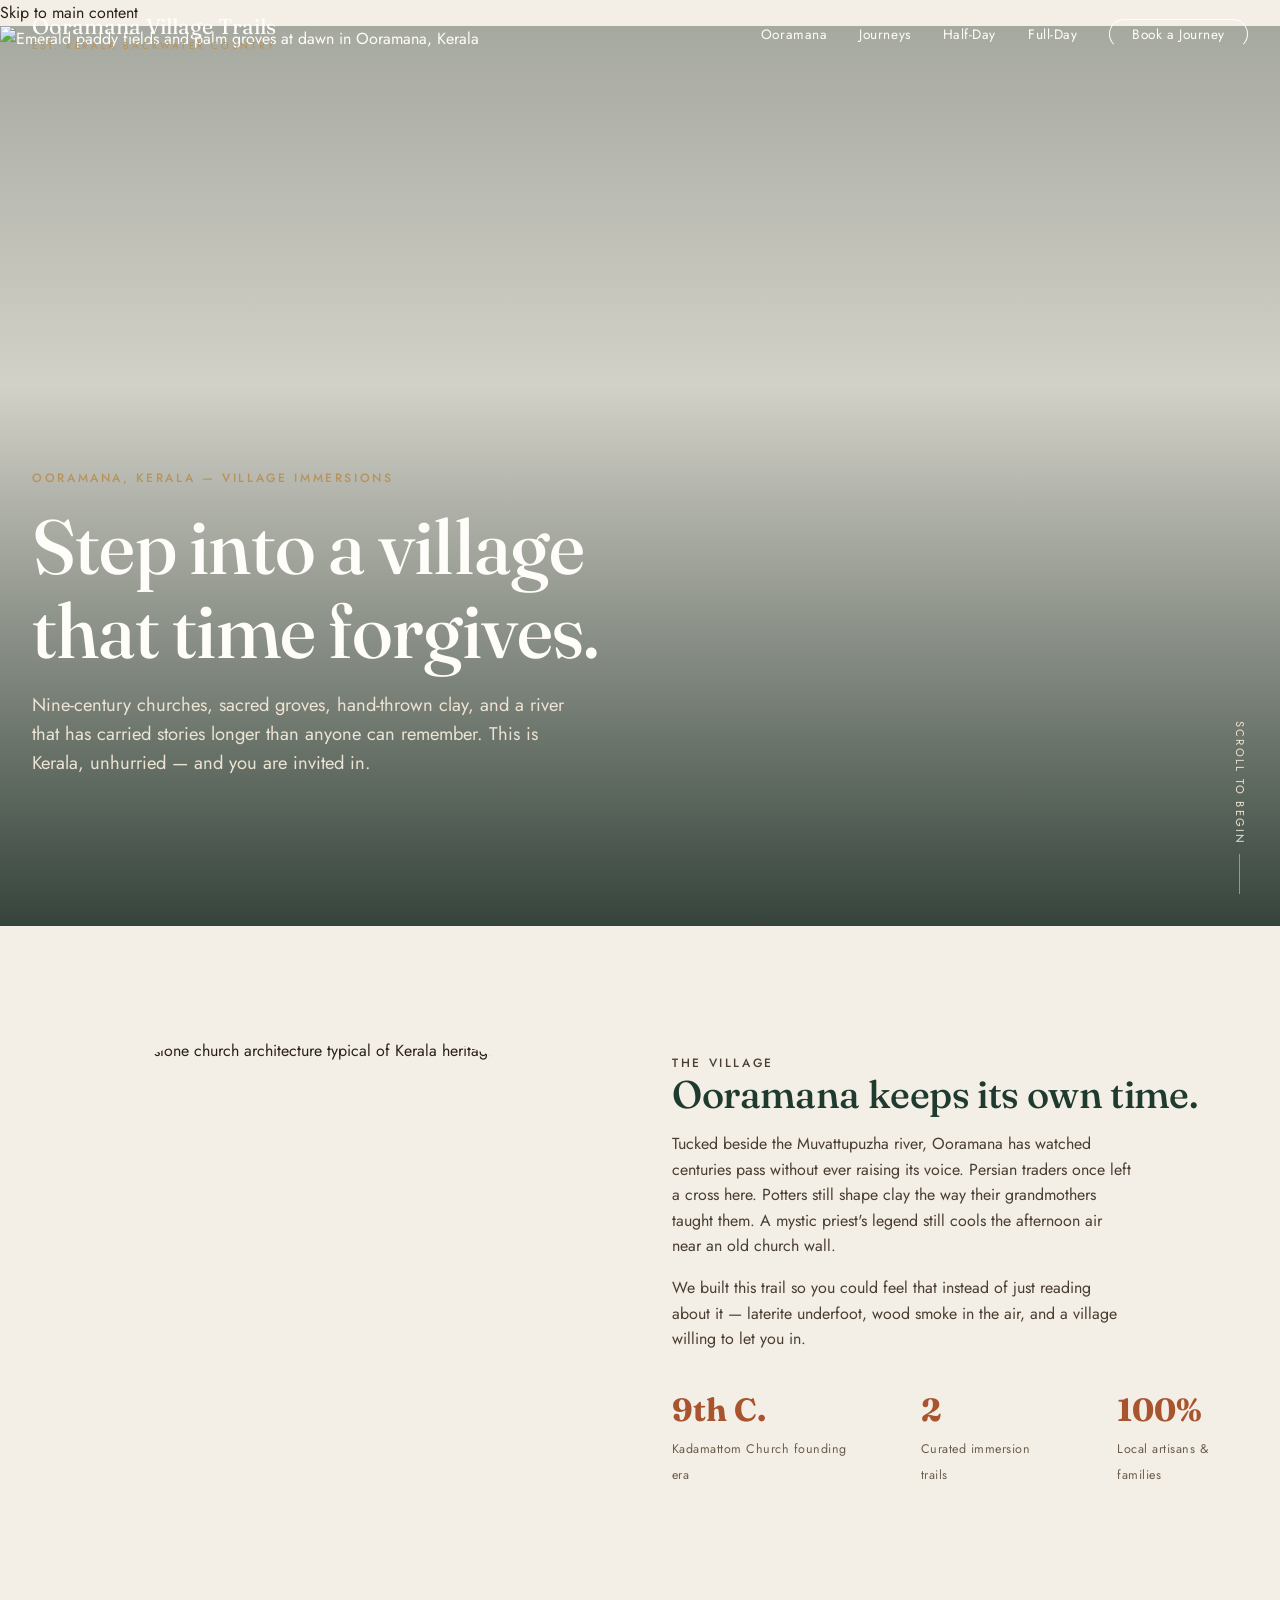
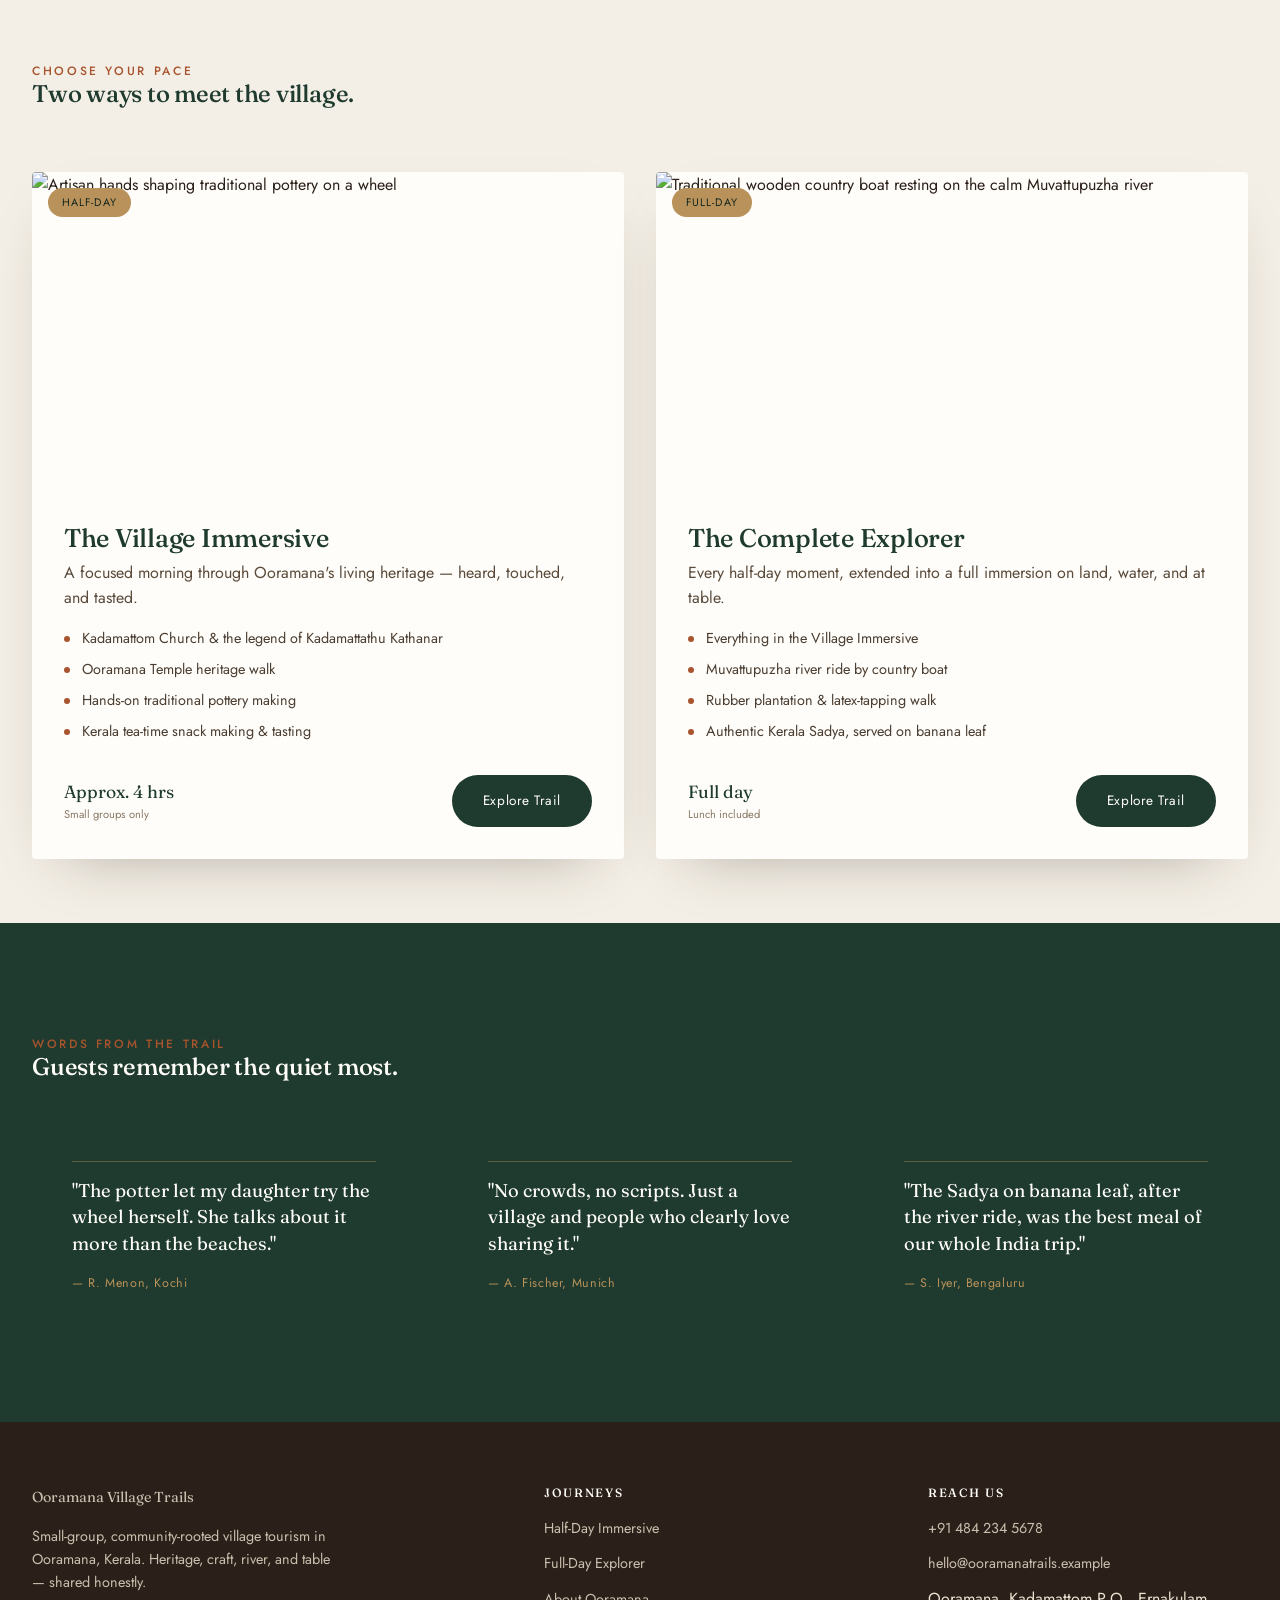
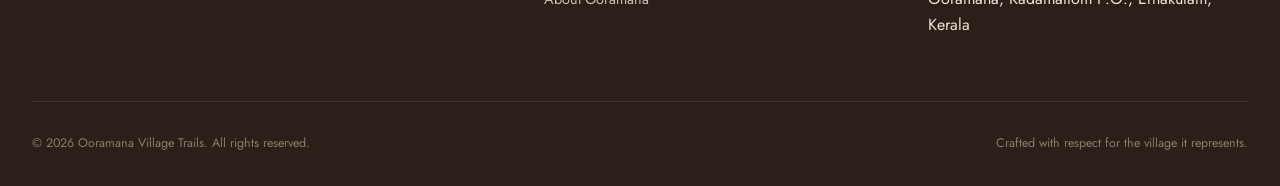
==== commit b43d5989: "Enhance accessibility and improve image loading Added skip link for accessibility, updated navigatio" ====
--- a/index.html
+++ b/index.html
@@ -11,6 +11,7 @@
   <link rel="stylesheet" href="style.css" />
 </head>
 <body>
+  <a class="skip-link" href="#main">Skip to main content</a>
 
   <header class="site-header">
     <a class="brand" href="index.html">
@@ -18,7 +19,7 @@
       <span>Est. Kerala Backwater Country</span>
     </a>
     <nav aria-label="Primary">
-      <ul class="nav-links">
+      <ul class="nav-links" id="nav-links">
         <li><a href="index.html#about">Ooramana</a></li>
         <li><a href="index.html#packages">Journeys</a></li>
         <li><a href="half-day.html">Half-Day</a></li>
@@ -26,10 +27,10 @@
         <li><a class="nav-cta" href="full-day.html#booking">Book a Journey</a></li>
       </ul>
     </nav>
-    <button class="nav-toggle" aria-label="Toggle menu" aria-expanded="false"><span></span></button>
+    <button class="nav-toggle" aria-label="Toggle menu" aria-controls="nav-links" aria-expanded="false"><span></span></button>
   </header>
 
-  <main>
+  <main id="main">
     <!-- HERO -->
     <section class="hero">
       <div class="hero__media">
@@ -47,11 +48,13 @@
       <span class="hero__scroll">Scroll to begin</span>
     </section>
 
+    <div class="roof-edge" aria-hidden="true"></div>
+
     <!-- ABOUT -->
     <section class="section" id="about">
       <div class="container split reveal">
         <div class="split__media arch-frame">
-          <img src="https://images.unsplash.com/photo-1548013146-72479768bada?auto=format&fit=crop&w=1200&q=80" alt="Ancient laterite stone church architecture typical of Kerala heritage sites" />
+          <img loading="lazy" decoding="async" src="https://images.unsplash.com/photo-1548013146-72479768bada?auto=format&fit=crop&w=1200&q=80" alt="Ancient laterite stone church architecture typical of Kerala heritage sites" />
         </div>
         <div class="split__body">
           <p class="eyebrow">The Village</p>
@@ -77,7 +80,7 @@
           <article class="package-card reveal">
             <div class="package-card__media">
               <span class="package-card__tag">Half-Day</span>
-              <img src="https://images.unsplash.com/photo-1565193566173-7a0af771d71a?auto=format&fit=crop&w=1000&q=80" alt="Artisan hands shaping traditional pottery on a wheel" />
+              <img loading="lazy" decoding="async" src="https://images.unsplash.com/photo-1565193566173-7a0af771d71a?auto=format&fit=crop&w=1000&q=80" alt="Artisan hands shaping traditional pottery on a wheel" />
             </div>
             <div class="package-card__body">
               <h3>The Village Immersive</h3>
@@ -98,7 +101,7 @@
           <article class="package-card reveal">
             <div class="package-card__media">
               <span class="package-card__tag">Full-Day</span>
-              <img src="https://images.unsplash.com/photo-1544551763-46a013bb70d5?auto=format&fit=crop&w=1000&q=80" alt="Traditional wooden country boat resting on the calm Muvattupuzha river" />
+              <img loading="lazy" decoding="async" src="https://images.unsplash.com/photo-1544551763-46a013bb70d5?auto=format&fit=crop&w=1000&q=80" alt="Traditional wooden country boat resting on the calm Muvattupuzha river" />
             </div>
             <div class="package-card__body">
               <h3>The Complete Explorer</h3>
@@ -119,8 +122,10 @@
       </div>
     </section>
 
+    <div class="roof-edge roof-edge--forest" aria-hidden="true"></div>
+
     <!-- TESTIMONIALS -->
-    <section class="section section--forest">
+    <section class="section section--forest texture-laterite">
       <div class="container">
         <p class="eyebrow reveal">Words From The Trail</p>
         <h2 class="reveal">Guests remember the quiet most.</h2>
@@ -141,6 +146,8 @@
       </div>
     </section>
   </main>
+
+  <div class="roof-edge roof-edge--charcoal" aria-hidden="true"></div>
 
   <footer class="site-footer">
     <div class="container">
--- a/style.css
+++ b/style.css
@@ -1,830 +1,642 @@
-/* =========================================================
-   Ooramana Heritage Tours — Cinematic Kerala Luxury
-   ========================================================= */
-
-@import url('https://fonts.googleapis.com/css2?family=Cormorant+Garamond:ital,wght@0,400;0,500;0,600;0,700;1,500;1,600&family=Jost:wght@300;400;500;600;700&display=swap');
-
-/* ---------- Tokens ---------- */
-:root{
-  --ivory: #FBF6EC;
-  --ivory-deep: #F1E7D3;
-  --paper: #FAF3E4;
-
-  --ink: #241F19;
-  --ink-soft: #675C4C;
-  --ink-faint: #948873;
-
-  --forest: #1E3B2C;
-  --forest-deep: #10231A;
-  --forest-mid: #3A5C46;
-  --forest-glow: #6E8E77;
-
-  --terracotta: #B6592E;
-  --terracotta-deep: #8A3F22;
-  --terracotta-soft: #D98A5C;
-
-  --gold: #C9A050;
-  --gold-soft: #E4C685;
-
-  --ease: cubic-bezier(.16,.84,.26,1);
-  --ease-soft: cubic-bezier(.22,.61,.36,1);
-
-  --arch-r: 260px;
-}
-
-*,*::before,*::after{ box-sizing:border-box; }
-html{ scroll-behavior:smooth; }
-@media (prefers-reduced-motion: reduce){
-  html{ scroll-behavior:auto; }
-  *,*::before,*::after{ animation-duration:.01ms !important; animation-iteration-count:1 !important; transition-duration:.01ms !important; scroll-behavior:auto !important; }
-}
-
-body{
-  margin:0;
-  background:var(--ivory);
-  color:var(--ink);
-  font-family:'Jost', sans-serif;
-  font-size:16px;
-  line-height:1.65;
-  -webkit-font-smoothing:antialiased;
-  overflow-x:hidden;
-}
-
-h1,h2,h3,h4{
-  font-family:'Cormorant Garamond', serif;
-  color:var(--forest-deep);
-  margin:0 0 .4em;
-  font-weight:600;
-  line-height:1.08;
-  letter-spacing:.002em;
-}
-h1 em, h2 em, h3 em{ font-style:italic; color:var(--terracotta); font-weight:500; }
-
-p{ margin:0 0 1em; color:var(--ink-soft); }
-a{ color:inherit; text-decoration:none; }
-img{ max-width:100%; display:block; }
-ul{ margin:0; padding:0; list-style:none; }
-button{ font-family:inherit; }
-
-.container{
-  width:100%;
-  max-width:1200px;
-  margin:0 auto;
-  padding:0 28px;
-}
-
-.eyebrow{
-  display:inline-flex;
-  align-items:center;
-  gap:10px;
-  font-size:.74rem;
-  font-weight:600;
-  letter-spacing:.24em;
-  text-transform:uppercase;
-  color:var(--terracotta);
-  margin-bottom:18px;
-}
-.eyebrow::before{
-  content:'';
-  width:28px; height:1px;
-  background:currentColor;
-}
-
-section{ padding:120px 0; position:relative; }
-@media (max-width:768px){ section{ padding:76px 0; } }
-
-/* ---------- Grain / texture overlay ---------- */
-.grain{ position:relative; }
-.grain::after{
-  content:'';
-  position:absolute; inset:0;
-  pointer-events:none;
-  opacity:.05;
-  mix-blend-mode:multiply;
-  background-image:url("data:image/svg+xml,%3Csvg xmlns='http://www.w3.org/2000/svg' width='140' height='140'%3E%3Cfilter id='n'%3E%3CfeTurbulence type='fractalNoise' baseFrequency='0.85' numOctaves='3' stitchTiles='stitch'/%3E%3C/filter%3E%3Crect width='100%25' height='100%25' filter='url(%23n)'/%3E%3C/svg%3E");
-}
-
-.band-forest{
-  background:linear-gradient(175deg, var(--forest-deep), var(--forest));
-  color:var(--ivory);
-}
-.band-forest h2, .band-forest h3, .band-forest h4{ color:var(--ivory); }
-.band-forest p{ color:rgba(251,246,236,.78); }
-.band-forest .eyebrow{ color:var(--gold-soft); }
-.band-forest .eyebrow::before{ background:var(--gold-soft); }
-
-/* ---------- Buttons ---------- */
-.btn{
-  display:inline-flex;
-  align-items:center;
-  justify-content:center;
-  gap:10px;
-  padding:17px 38px;
-  border:1px solid transparent;
-  border-radius:2px;
-  font-family:'Jost',sans-serif;
-  font-weight:600;
-  font-size:.86rem;
-  letter-spacing:.08em;
-  text-transform:uppercase;
-  cursor:pointer;
-  position:relative;
-  overflow:hidden;
-  transition: transform .45s var(--ease), box-shadow .45s var(--ease), color .3s ease, background .3s ease, border-color .3s ease;
-}
-.btn:focus-visible{ outline:2px solid var(--gold); outline-offset:3px; }
-
-.btn-primary{
-  background:var(--terracotta);
-  color:var(--ivory);
-  box-shadow: 0 8px 24px rgba(182,89,46,.28);
-}
-.btn-primary:hover{
-  background:var(--terracotta-deep);
-  transform:translateY(-3px);
-  box-shadow: 0 14px 34px rgba(182,89,46,.4);
-}
-
-.btn-outline{
-  background:transparent;
-  border-color:currentColor;
-  color:var(--ivory);
-}
-.btn-outline:hover{
-  background:rgba(251,246,236,.12);
-  transform:translateY(-3px);
-}
-
-.btn-ghost-dark{
-  background:transparent;
-  border-color:var(--forest-deep);
-  color:var(--forest-deep);
-}
-.btn-ghost-dark:hover{
-  background:var(--forest-deep);
-  color:var(--ivory);
-  transform:translateY(-3px);
-}
-
-.btn-gold{
-  background:linear-gradient(120deg, var(--gold-soft), var(--gold));
-  color:var(--forest-deep);
-}
-.btn-gold:hover{ transform:translateY(-3px); box-shadow:0 14px 30px rgba(201,160,80,.4); }
-
-.btn-block{ width:100%; }
-
-/* ---------- Navbar (glassmorphism) ---------- */
-.navbar{
-  position:fixed;
-  top:0; left:0; right:0;
-  z-index:1000;
-  padding:26px 0;
-  transition: padding .45s var(--ease), background .45s var(--ease), box-shadow .45s var(--ease);
-}
-.navbar.scrolled{
-  padding:14px 0;
-  background:rgba(251,246,236,.72);
-  backdrop-filter: blur(18px) saturate(140%);
-  -webkit-backdrop-filter: blur(18px) saturate(140%);
-  box-shadow: 0 8px 30px rgba(16,35,26,.08);
-}
-.nav-inner{
-  display:flex;
-  align-items:center;
-  justify-content:space-between;
-}
-.brand{
-  font-family:'Cormorant Garamond', serif;
-  font-weight:600;
-  font-size:1.5rem;
-  color:var(--forest-deep);
-  display:flex;
-  align-items:center;
-  gap:12px;
-  letter-spacing:.01em;
-}
-.navbar:not(.scrolled) .brand,
-.navbar:not(.scrolled) .nav-links a{ color:var(--ivory); text-shadow:0 2px 14px rgba(0,0,0,.25); }
-.brand .brand-mark{
-  width:38px;height:38px;
-  border-radius:50%;
-  background:radial-gradient(circle at 35% 30%, var(--gold-soft), var(--terracotta-deep));
-  display:flex;align-items:center;justify-content:center;
-  color:var(--ivory);
-  font-size:.95rem;
-  font-family:'Cormorant Garamond', serif;
-}
-.nav-links{
-  display:flex;
-  align-items:center;
-  gap:38px;
-}
-.nav-links a:not(.btn){
-  font-size:.82rem;
-  font-weight:500;
-  letter-spacing:.06em;
-  text-transform:uppercase;
-  color:var(--ink);
-  position:relative;
-  padding-bottom:4px;
-  transition: color .3s ease;
-}
-.nav-links a:not(.btn)::after{
-  content:'';
-  position:absolute; left:0; bottom:0;
-  width:0; height:1px;
-  background:currentColor;
-  transition:width .35s var(--ease);
-}
-.nav-links a:not(.btn):hover::after,
-.nav-links a.active::after{ width:100%; }
-.nav-links .btn{ padding:12px 26px; font-size:.76rem; }
-.navbar:not(.scrolled) .nav-links .btn-ghost-dark{ color:var(--ivory); border-color:var(--ivory); }
-.navbar:not(.scrolled) .nav-links .btn-ghost-dark:hover{ background:var(--ivory); color:var(--forest-deep); }
-
-.nav-toggle{
-  display:none;
-  width:44px;height:44px;
-  border:none;
-  border-radius:50%;
-  background:transparent;
-  cursor:pointer;
-  position:relative;
-}
-.nav-toggle span, .nav-toggle span::before, .nav-toggle span::after{
-  content:'';
-  position:absolute;
-  left:11px; right:11px;
-  height:1.5px;
-  background:var(--ink);
-  transition: transform .3s var(--ease), opacity .3s var(--ease), background .3s ease;
-}
-.navbar:not(.scrolled) .nav-toggle span,
-.navbar:not(.scrolled) .nav-toggle span::before,
-.navbar:not(.scrolled) .nav-toggle span::after{ background:var(--ivory); }
-.nav-toggle span{ top:21px; }
-.nav-toggle span::before{ top:-7px; }
-.nav-toggle span::after{ top:7px; }
-.nav-toggle.open span{ background:transparent !important; }
-.nav-toggle.open span::before{ transform:translateY(7px) rotate(45deg); background:var(--ink) !important; }
-.nav-toggle.open span::after{ transform:translateY(-7px) rotate(-45deg); background:var(--ink) !important; }
-
-@media (max-width:860px){
-  .nav-toggle{ display:block; }
-  .nav-links{
-    position:fixed;
-    top:0; right:0;
-    height:100vh;
-    width:min(78vw, 340px);
-    flex-direction:column;
-    align-items:flex-start;
-    justify-content:center;
-    gap:26px;
-    padding:40px;
-    background:var(--forest-deep);
-    transform:translateX(100%);
-    transition: transform .5s var(--ease);
+/* ==========================================================================
+   Ooramana Village Trails — style.css
+   Cinematic minimalist luxury. Kerala laterite + colonial arch motif.
+   ========================================================================== */
+
+:root {
+  /* Color */
+  --color-forest: #1f3a2e;
+  --color-forest-deep: #14261d;
+  --color-laterite: #a8542e;
+  --color-laterite-deep: #8a4325;
+  --color-ivory: #f4efe6;
+  --color-ivory-warm: #ece3d2;
+  --color-gold: #b8925a;
+  --color-charcoal: #2b2019;
+  --color-white: #fffdf9;
+
+  /* Type */
+  --font-display: "Fraunces", "Georgia", serif;
+  --font-body: "Jost", "Helvetica Neue", sans-serif;
+
+  /* Scale */
+  --space-xs: 0.5rem;
+  --space-sm: 1rem;
+  --space-md: 2rem;
+  --space-lg: 4rem;
+  --space-xl: 7rem;
+  --space-xxl: 11rem;
+
+  --radius-arch: 200px 200px 0 0;
+  --ease-out: cubic-bezier(0.16, 1, 0.3, 1);
+
+  --max-width: 1280px;
+}
+
+/* ---- Reset ---- */
+*, *::before, *::after { box-sizing: border-box; }
+html { scroll-behavior: smooth; }
+@media (prefers-reduced-motion: reduce) {
+  html { scroll-behavior: auto; }
+  *, *::before, *::after { animation-duration: 0.01ms !important; animation-iteration-count: 1 !important; transition-duration: 0.01ms !important; }
+}
+body, h1, h2, h3, h4, p, figure { margin: 0; }
+img { max-width: 100%; display: block; }
+ul { list-style: none; margin: 0; padding: 0; }
+a { color: inherit; text-decoration: none; }
+button { font: inherit; cursor: pointer; }
+
+body {
+  font-family: var(--font-body);
+  background: var(--color-ivory);
+  color: var(--color-charcoal);
+  font-size: 16px;
+  line-height: 1.6;
+  -webkit-font-smoothing: antialiased;
+}
+
+h1, h2, h3, h4 {
+  font-family: var(--font-display);
+  font-weight: 500;
+  letter-spacing: -0.01em;
+  line-height: 1.1;
+  color: var(--color-forest);
+}
+
+a:focus-visible,
+button:focus-visible,
+[tabindex]:focus-visible {
+  outline: 2px solid var(--color-laterite);
+  outline-offset: 3px;
+}
+
+.container {
+  max-width: var(--max-width);
+  margin-inline: auto;
+  padding-inline: var(--space-md);
+}
+
+.eyebrow {
+  font-family: var(--font-body);
+  font-size: 0.75rem;
+  letter-spacing: 0.22em;
+  text-transform: uppercase;
+  color: var(--color-laterite);
+  font-weight: 500;
+}
+
+.section {
+  padding-block: var(--space-xl);
+}
+.section--tight { padding-block: var(--space-lg); }
+.section--forest {
+  background: var(--color-forest);
+  color: var(--color-ivory-warm);
+}
+.section--forest h2, .section--forest h3 { color: var(--color-white); }
+
+/* ---- Fade-in on scroll ---- */
+.reveal {
+  opacity: 0;
+  transform: translateY(28px);
+  transition: opacity 0.9s var(--ease-out), transform 0.9s var(--ease-out);
+}
+.reveal.is-visible {
+  opacity: 1;
+  transform: translateY(0);
+}
+
+/* ---- Header / Nav ---- */
+.site-header {
+  position: fixed;
+  top: 0;
+  left: 0;
+  right: 0;
+  z-index: 100;
+  display: flex;
+  align-items: center;
+  justify-content: space-between;
+  padding: var(--space-sm) var(--space-md);
+  background: transparent;
+  transition: background 0.4s var(--ease-out), box-shadow 0.4s var(--ease-out), padding 0.4s var(--ease-out);
+}
+.site-header.is-scrolled {
+  background: rgba(244, 239, 230, 0.94);
+  backdrop-filter: blur(10px);
+  box-shadow: 0 1px 0 rgba(43, 32, 25, 0.08);
+  padding-block: var(--space-xs);
+}
+
+.brand {
+  font-family: var(--font-display);
+  font-size: 1.35rem;
+  color: var(--color-white);
+  display: flex;
+  flex-direction: column;
+  line-height: 1.05;
+  transition: color 0.4s var(--ease-out);
+}
+.brand span {
+  font-family: var(--font-body);
+  font-size: 0.62rem;
+  letter-spacing: 0.28em;
+  text-transform: uppercase;
+  color: var(--color-gold);
+  margin-top: 2px;
+}
+.site-header.is-scrolled .brand { color: var(--color-forest); }
+
+.nav-links {
+  display: flex;
+  gap: var(--space-md);
+  align-items: center;
+}
+.nav-links a {
+  font-size: 0.85rem;
+  letter-spacing: 0.04em;
+  color: var(--color-white);
+  padding-block: 4px;
+  border-bottom: 1px solid transparent;
+  transition: border-color 0.3s var(--ease-out), color 0.3s var(--ease-out);
+}
+.site-header.is-scrolled .nav-links a { color: var(--color-charcoal); }
+.nav-links a:hover,
+.nav-links a[aria-current="page"] { border-color: currentColor; }
+
+.nav-cta {
+  border: 1px solid var(--color-white);
+  border-radius: 999px;
+  padding: 10px 22px;
+  color: var(--color-white);
+}
+.site-header.is-scrolled .nav-cta {
+  border-color: var(--color-forest);
+  color: var(--color-forest);
+}
+.nav-cta:hover {
+  background: var(--color-gold);
+  border-color: var(--color-gold);
+  color: var(--color-forest-deep);
+}
+
+.nav-toggle {
+  display: none;
+  background: none;
+  border: none;
+  width: 34px;
+  height: 22px;
+  position: relative;
+}
+.nav-toggle span,
+.nav-toggle::before,
+.nav-toggle::after {
+  content: "";
+  position: absolute;
+  left: 0;
+  right: 0;
+  height: 2px;
+  background: var(--color-white);
+  transition: transform 0.3s var(--ease-out), opacity 0.3s var(--ease-out), background 0.3s var(--ease-out);
+}
+.site-header.is-scrolled .nav-toggle span,
+.site-header.is-scrolled .nav-toggle::before,
+.site-header.is-scrolled .nav-toggle::after { background: var(--color-forest); }
+.nav-toggle::before { top: 0; }
+.nav-toggle span { top: 10px; }
+.nav-toggle::after { top: 20px; }
+.nav-toggle[aria-expanded="true"]::before { transform: translateY(10px) rotate(45deg); }
+.nav-toggle[aria-expanded="true"] span { opacity: 0; }
+.nav-toggle[aria-expanded="true"]::after { transform: translateY(-10px) rotate(-45deg); }
+
+/* ---- Hero ---- */
+.hero {
+  position: relative;
+  min-height: 100vh;
+  display: flex;
+  align-items: flex-end;
+  color: var(--color-white);
+  overflow: hidden;
+}
+.hero__media {
+  position: absolute;
+  inset: 0;
+  z-index: -2;
+}
+.hero__media img {
+  width: 100%;
+  height: 100%;
+  object-fit: cover;
+}
+.hero__media::after {
+  content: "";
+  position: absolute;
+  inset: 0;
+  background: linear-gradient(180deg, rgba(20, 38, 29, 0.35) 0%, rgba(20, 38, 29, 0.15) 40%, rgba(20, 38, 29, 0.85) 100%);
+  z-index: -1;
+}
+.hero__content {
+  padding: var(--space-xl) var(--space-md) var(--space-lg);
+  max-width: 780px;
+}
+.hero .eyebrow { color: var(--color-gold); }
+.hero h1 {
+  font-size: clamp(2.6rem, 6vw, 5rem);
+  color: var(--color-white);
+  margin-top: var(--space-sm);
+}
+.hero p.lede {
+  margin-top: var(--space-sm);
+  font-size: 1.15rem;
+  max-width: 540px;
+  color: var(--color-ivory-warm);
+}
+.hero__actions {
+  display: flex;
+  gap: var(--space-sm);
+  margin-top: var(--space-md);
+  flex-wrap: wrap;
+}
+
+.hero__scroll {
+  position: absolute;
+  bottom: var(--space-md);
+  right: var(--space-md);
+  writing-mode: vertical-rl;
+  font-size: 0.7rem;
+  letter-spacing: 0.2em;
+  text-transform: uppercase;
+  display: flex;
+  align-items: center;
+  gap: var(--space-xs);
+  color: var(--color-ivory-warm);
+}
+.hero__scroll::after {
+  content: "";
+  width: 1px;
+  height: 40px;
+  background: var(--color-gold);
+}
+
+/* ---- Buttons ---- */
+.btn {
+  display: inline-flex;
+  align-items: center;
+  gap: 8px;
+  padding: 14px 30px;
+  border-radius: 999px;
+  font-size: 0.85rem;
+  letter-spacing: 0.04em;
+  border: 1px solid transparent;
+  transition: transform 0.3s var(--ease-out), background 0.3s var(--ease-out), color 0.3s var(--ease-out), border-color 0.3s var(--ease-out);
+}
+.btn--primary {
+  background: var(--color-laterite);
+  color: var(--color-white);
+}
+.btn--primary:hover { background: var(--color-laterite-deep); transform: translateY(-2px); }
+.btn--ghost {
+  border-color: var(--color-white);
+  color: var(--color-white);
+}
+.btn--ghost:hover { background: rgba(255, 255, 255, 0.12); transform: translateY(-2px); }
+.btn--dark {
+  background: var(--color-forest);
+  color: var(--color-white);
+}
+.btn--dark:hover { background: var(--color-forest-deep); transform: translateY(-2px); }
+
+/* ---- Arch motif (signature element) ---- */
+.arch-frame {
+  border-radius: var(--radius-arch);
+  overflow: hidden;
+  position: relative;
+}
+.arch-frame img {
+  width: 100%;
+  height: 100%;
+  object-fit: cover;
+}
+.arch-divider {
+  width: 1px;
+  height: 64px;
+  background: var(--color-gold);
+  margin-inline: auto;
+  position: relative;
+}
+.arch-divider::before {
+  content: "";
+  position: absolute;
+  top: -14px;
+  left: 50%;
+  transform: translateX(-50%);
+  width: 28px;
+  height: 28px;
+  border: 1px solid var(--color-gold);
+  border-radius: 50% 50% 0 0;
+  border-bottom: none;
+}
+
+/* ---- About / intro split ---- */
+.split {
+  display: grid;
+  grid-template-columns: 1fr 1fr;
+  gap: var(--space-lg);
+  align-items: center;
+}
+.split--reverse .split__media { order: 2; }
+.split__media { height: 100%; min-height: 420px; }
+.split__body h2 { font-size: clamp(1.9rem, 3vw, 2.7rem); }
+.split__body p { margin-top: var(--space-sm); max-width: 46ch; color: #4a3d31; }
+.section--forest .split__body p { color: var(--color-ivory-warm); }
+.stat-row {
+  display: flex;
+  gap: var(--space-lg);
+  margin-top: var(--space-md);
+}
+.stat-row strong {
+  display: block;
+  font-family: var(--font-display);
+  font-size: 2rem;
+  color: var(--color-laterite);
+}
+.section--forest .stat-row strong { color: var(--color-gold); }
+.stat-row span {
+  font-size: 0.78rem;
+  letter-spacing: 0.04em;
+  color: #6b5c4a;
+}
+.section--forest .stat-row span { color: var(--color-ivory-warm); }
+
+/* ---- Package cards ---- */
+.package-grid {
+  display: grid;
+  grid-template-columns: repeat(2, 1fr);
+  gap: var(--space-md);
+  margin-top: var(--space-lg);
+}
+.package-card {
+  background: var(--color-white);
+  border-radius: 4px;
+  overflow: hidden;
+  box-shadow: 0 24px 60px -34px rgba(43, 32, 25, 0.4);
+  display: flex;
+  flex-direction: column;
+  transition: transform 0.4s var(--ease-out), box-shadow 0.4s var(--ease-out);
+}
+.package-card:hover {
+  transform: translateY(-6px);
+  box-shadow: 0 32px 70px -30px rgba(43, 32, 25, 0.5);
+}
+.package-card__media { height: 320px; position: relative; }
+.package-card__media img { width: 100%; height: 100%; object-fit: cover; }
+.package-card__tag {
+  position: absolute;
+  top: var(--space-sm);
+  left: var(--space-sm);
+  background: var(--color-gold);
+  color: var(--color-forest-deep);
+  font-size: 0.68rem;
+  letter-spacing: 0.1em;
+  text-transform: uppercase;
+  padding: 6px 14px;
+  border-radius: 999px;
+}
+.package-card__body { padding: var(--space-md); flex: 1; display: flex; flex-direction: column; }
+.package-card__body h3 { font-size: 1.6rem; }
+.package-card__body p { margin-top: var(--space-xs); color: #5a4b3c; }
+.package-card__list {
+  margin-top: var(--space-sm);
+  display: flex;
+  flex-direction: column;
+  gap: 8px;
+}
+.package-card__list li {
+  font-size: 0.9rem;
+  color: #4a3d31;
+  padding-left: 18px;
+  position: relative;
+}
+.package-card__list li::before {
+  content: "";
+  position: absolute;
+  left: 0;
+  top: 9px;
+  width: 6px;
+  height: 6px;
+  background: var(--color-laterite);
+  border-radius: 50%;
+}
+.package-card__footer {
+  margin-top: var(--space-md);
+  display: flex;
+  align-items: center;
+  justify-content: space-between;
+  gap: var(--space-sm);
+}
+.package-card__price {
+  font-family: var(--font-display);
+  font-size: 1.1rem;
+  color: var(--color-forest);
+}
+.package-card__price span {
+  display: block;
+  font-family: var(--font-body);
+  font-size: 0.7rem;
+  color: #8a7a68;
+}
+
+/* ---- Testimonials ---- */
+.testimonial-strip {
+  display: grid;
+  grid-template-columns: repeat(3, 1fr);
+  gap: var(--space-md);
+  margin-top: var(--space-lg);
+}
+.testimonial {
+  border-top: 1px solid rgba(184, 146, 90, 0.4);
+  padding-top: var(--space-sm);
+}
+.testimonial p { font-family: var(--font-display); font-size: 1.15rem; color: var(--color-white); line-height: 1.45; }
+.testimonial cite {
+  display: block;
+  margin-top: var(--space-sm);
+  font-style: normal;
+  font-size: 0.78rem;
+  letter-spacing: 0.05em;
+  color: var(--color-gold);
+}
+
+/* ---- Footer ---- */
+.site-footer {
+  background: var(--color-charcoal);
+  color: var(--color-ivory-warm);
+  padding-block: var(--space-lg) var(--space-md);
+}
+.footer-grid {
+  display: grid;
+  grid-template-columns: 1.4fr 1fr 1fr;
+  gap: var(--space-lg);
+}
+.footer-grid h4 {
+  color: var(--color-white);
+  font-size: 0.75rem;
+  letter-spacing: 0.14em;
+  text-transform: uppercase;
+  margin-bottom: var(--space-sm);
+}
+.footer-grid p, .footer-grid a { color: #cabfae; font-size: 0.9rem; }
+.footer-grid ul { display: flex; flex-direction: column; gap: 10px; }
+.footer-grid a:hover { color: var(--color-gold); }
+.footer-brand {
+  font-family: var(--font-display);
+  font-size: 1.5rem;
+  color: var(--color-white);
+}
+.footer-bottom {
+  margin-top: var(--space-lg);
+  padding-top: var(--space-md);
+  border-top: 1px solid rgba(244, 239, 230, 0.1);
+  display: flex;
+  justify-content: space-between;
+  font-size: 0.78rem;
+  color: #8a7a68;
+  flex-wrap: wrap;
+  gap: 8px;
+}
+
+/* ---- Inner page hero (half-day / full-day) ---- */
+.page-hero {
+  position: relative;
+  min-height: 72vh;
+  display: flex;
+  align-items: flex-end;
+  color: var(--color-white);
+}
+.page-hero__media { position: absolute; inset: 0; z-index: -2; }
+.page-hero__media img { width: 100%; height: 100%; object-fit: cover; }
+.page-hero__media::after {
+  content: "";
+  position: absolute;
+  inset: 0;
+  background: linear-gradient(180deg, rgba(20, 38, 29, 0.4) 0%, rgba(20, 38, 29, 0.9) 100%);
+  z-index: -1;
+}
+.page-hero__content { padding: var(--space-xl) var(--space-md) var(--space-lg); max-width: 760px; }
+.page-hero h1 { color: var(--color-white); font-size: clamp(2.2rem, 5vw, 4rem); margin-top: var(--space-sm); }
+.meta-row {
+  display: flex;
+  gap: var(--space-md);
+  margin-top: var(--space-md);
+  flex-wrap: wrap;
+}
+.meta-row div { font-size: 0.85rem; }
+.meta-row strong { display: block; font-family: var(--font-display); font-size: 1.3rem; color: var(--color-gold); }
+
+/* ---- Itinerary ---- */
+.itinerary {
+  display: flex;
+  flex-direction: column;
+  gap: var(--space-lg);
+  margin-top: var(--space-lg);
+}
+.itinerary-item {
+  display: grid;
+  grid-template-columns: 90px 1fr 1fr;
+  gap: var(--space-md);
+  align-items: center;
+}
+.itinerary-item:nth-child(even) .itinerary-item__media { order: 3; }
+.itinerary-item:nth-child(even) .itinerary-item__body { order: 2; }
+.itinerary-item__index {
+  font-family: var(--font-display);
+  font-size: 2.2rem;
+  color: var(--color-gold);
+  opacity: 0.7;
+}
+.itinerary-item__media { height: 360px; border-radius: 4px; overflow: hidden; }
+.itinerary-item__media img { width: 100%; height: 100%; object-fit: cover; }
+.itinerary-item__body h3 { font-size: 1.7rem; }
+.itinerary-item__body p { margin-top: var(--space-xs); color: #4a3d31; max-width: 46ch; }
+.itinerary-item__body .duration {
+  display: inline-block;
+  margin-top: var(--space-sm);
+  font-size: 0.72rem;
+  letter-spacing: 0.1em;
+  text-transform: uppercase;
+  color: var(--color-laterite);
+  border: 1px solid var(--color-laterite);
+  border-radius: 999px;
+  padding: 6px 14px;
+}
+
+/* ---- Includes list ---- */
+.includes-grid {
+  display: grid;
+  grid-template-columns: repeat(2, 1fr);
+  gap: var(--space-sm) var(--space-lg);
+  margin-top: var(--space-md);
+}
+.includes-grid li {
+  padding-left: 26px;
+  position: relative;
+  font-size: 0.95rem;
+  color: var(--color-ivory-warm);
+}
+.includes-grid li::before {
+  content: "";
+  position: absolute;
+  left: 0;
+  top: 8px;
+  width: 10px;
+  height: 10px;
+  border: 1px solid var(--color-gold);
+  transform: rotate(45deg);
+}
+
+/* ---- Booking CTA band ---- */
+.cta-band {
+  text-align: center;
+  max-width: 680px;
+  margin-inline: auto;
+}
+.cta-band h2 { font-size: clamp(2rem, 4vw, 3rem); }
+.cta-band p { margin-top: var(--space-sm); color: #4a3d31; }
+.cta-band .btn { margin-top: var(--space-md); }
+
+/* ---- Responsive ---- */
+@media (max-width: 900px) {
+  .split, .package-grid, .testimonial-strip, .footer-grid, .includes-grid {
+    grid-template-columns: 1fr;
   }
-  .nav-links.open{ transform:translateX(0); }
-  .nav-links a:not(.btn){ color:var(--ivory) !important; font-size:1.1rem; text-shadow:none !important; }
-  .nav-links .btn-ghost-dark{ color:var(--ivory) !important; border-color:var(--ivory) !important; margin-top:8px; }
-}
-
-/* ---------- Reveal animation ---------- */
-.reveal{
-  opacity:0;
-  transform:translateY(48px);
-  transition: opacity 1s var(--ease), transform 1s var(--ease);
-}
-.reveal.in-view{ opacity:1; transform:translateY(0); }
-.reveal-delay-1{ transition-delay:.1s; }
-.reveal-delay-2{ transition-delay:.2s; }
-.reveal-delay-3{ transition-delay:.3s; }
-.reveal-delay-4{ transition-delay:.4s; }
-
-/* ---------- Hero ---------- */
-.hero{
-  position:relative;
-  min-height:100vh;
-  display:flex;
-  align-items:center;
-  overflow:hidden;
-  isolation:isolate;
-}
-.hero-bg{
-  position:absolute; inset:-10% -5%;
-  z-index:-2;
-  background:
-    radial-gradient(ellipse at 20% 15%, rgba(201,160,80,.20), transparent 55%),
-    radial-gradient(ellipse at 80% 85%, rgba(182,89,46,.28), transparent 50%),
-    linear-gradient(155deg, #0F2018 0%, #1E3B2C 42%, #3A5C46 78%, #587B5E 100%);
-  will-change: transform;
-}
-.hero-bg::after{
-  content:'';
-  position:absolute; inset:0;
-  background-image: repeating-linear-gradient(115deg, rgba(255,255,255,.035) 0px, rgba(255,255,255,.035) 1px, transparent 1px, transparent 70px);
-}
-.hero::before{
-  content:'';
-  position:absolute; inset:0;
-  z-index:-1;
-  background:linear-gradient(180deg, rgba(16,35,26,.35) 0%, rgba(16,35,26,.12) 40%, rgba(16,35,26,.55) 100%);
-}
-.hero-content{
-  position:relative;
-  z-index:1;
-  padding-top:80px;
-  max-width:760px;
-}
-.hero-content h1{
-  font-size:clamp(3rem, 7vw, 5.4rem);
-  color:var(--ivory);
-  text-shadow:0 4px 40px rgba(0,0,0,.25);
-}
-.hero-content p.lede{
-  color:rgba(251,246,236,.86);
-  font-size:1.2rem;
-  max-width:46ch;
-  margin-bottom:38px;
-}
-.hero-actions{ display:flex; gap:18px; flex-wrap:wrap; }
-
-.hero-scroll{
-  position:absolute; bottom:44px; left:50%; transform:translateX(-50%);
-  z-index:1;
-  display:flex; flex-direction:column; align-items:center; gap:10px;
-  color:rgba(251,246,236,.75);
-  font-size:.7rem;
-  letter-spacing:.2em;
-  text-transform:uppercase;
-}
-.hero-scroll .line{
-  width:1px; height:46px;
-  background:linear-gradient(180deg, rgba(251,246,236,.9), transparent);
-  animation: scrollLine 2.2s ease-in-out infinite;
-}
-@keyframes scrollLine{
-  0%{ transform:scaleY(0); transform-origin:top; }
-  50%{ transform:scaleY(1); transform-origin:top; }
-  50.001%{ transform-origin:bottom; }
-  100%{ transform:scaleY(0); transform-origin:bottom; }
-}
-
-/* ---------- Arch shapes ---------- */
-.arch{
-  border-radius: var(--arch-r) var(--arch-r) 0 0;
-  overflow:hidden;
-  position:relative;
-}
-.arch-frame{
-  aspect-ratio: 3/4.1;
-  border-radius: var(--arch-r) var(--arch-r) 0 0;
-  overflow:hidden;
-  position:relative;
-  box-shadow: 0 30px 60px -20px rgba(16,35,26,.35);
-}
-.arch-photo{
-  position:absolute; inset:0;
-  display:flex; flex-direction:column; align-items:center; justify-content:center;
-  gap:14px;
-  color:var(--ivory);
-  text-align:center;
-  padding:30px;
-}
-.arch-photo .icon{ font-size:3.4rem; }
-.arch-photo span{ font-size:.72rem; letter-spacing:.18em; text-transform:uppercase; color:rgba(251,246,236,.75); }
-.arch-photo h4{ color:var(--ivory); margin:0; }
-
-.tone-1{ background:linear-gradient(160deg, #3A5C46, #10231A); }
-.tone-2{ background:linear-gradient(160deg, #B6592E, #6E2F16); }
-.tone-3{ background:linear-gradient(160deg, #6E8E77, #1E3B2C); }
-.tone-4{ background:linear-gradient(160deg, #D98A5C, #8A3F22); }
-.tone-5{ background:linear-gradient(200deg, #C9A050, #8A3F22); }
-
-.arch-outline{
-  position:absolute;
-  border:1px solid rgba(201,160,80,.35);
-  border-radius: 50% 50% 0 0;
-  pointer-events:none;
-}
-
-/* ---------- About ---------- */
-.about-grid{
-  display:grid;
-  grid-template-columns: .82fr 1.18fr;
-  gap:74px;
-  align-items:center;
-}
-@media (max-width:900px){ .about-grid{ grid-template-columns:1fr; gap:50px; } }
-.about-visual{ position:relative; max-width:360px; margin:0 auto; }
-.about-visual .arch-outline{
-  width:88%; height:92%;
-  top:-16px; left:-16px;
-  z-index:-1;
-}
-
-.about-points{ display:grid; gap:0; margin-top:34px; }
-.about-point{
-  display:flex; gap:20px; align-items:flex-start;
-  padding:26px 0;
-  border-bottom:1px solid rgba(36,31,25,.1);
-}
-.about-point:first-child{ padding-top:0; }
-.about-point .num{
-  flex-shrink:0;
-  font-family:'Cormorant Garamond', serif;
-  font-size:1.6rem;
-  color:var(--terracotta);
-  font-style:italic;
-}
-.about-point h4{ margin-bottom:6px; font-size:1.2rem; }
-.about-point p{ margin:0; font-size:.94rem; }
-
-/* ---------- Summary / customization band ---------- */
-.summary-band{
-  border-radius:6px;
-  padding:88px 64px;
-  display:grid;
-  grid-template-columns:1.05fr .95fr;
-  gap:60px;
-  align-items:center;
-  position:relative;
-  overflow:hidden;
-}
-.summary-band::before{
-  content:'';
-  position:absolute; top:-30%; right:-10%;
-  width:420px; height:420px;
-  border-radius:50%;
-  background:radial-gradient(circle, rgba(201,160,80,.14), transparent 70%);
-}
-@media (max-width:900px){ .summary-band{ grid-template-columns:1fr; padding:56px 30px; } }
-
-.custom-list{ display:grid; gap:20px; }
-.custom-list li{
-  display:flex; gap:16px; align-items:flex-start;
-  font-size:.96rem; color:rgba(251,246,236,.9);
-  padding-bottom:20px;
-  border-bottom:1px solid rgba(251,246,236,.14);
-}
-.custom-list li:last-child{ border-bottom:none; padding-bottom:0; }
-.custom-list .mark{
-  flex-shrink:0;
-  width:34px;height:34px;
-  border-radius:50%;
-  border:1px solid var(--gold-soft);
-  display:flex;align-items:center;justify-content:center;
-  color:var(--gold-soft);
-  font-size:.85rem;
-}
-
-/* ---------- Gallery (masonry) ---------- */
-.masonry{
-  column-count:3;
-  column-gap:26px;
-}
-@media (max-width:900px){ .masonry{ column-count:2; } }
-@media (max-width:560px){ .masonry{ column-count:1; } }
-
-.masonry-item{
-  break-inside:avoid;
-  margin-bottom:26px;
-  border-radius:8px;
-  overflow:hidden;
-  position:relative;
-  cursor:pointer;
-  box-shadow: 0 20px 40px -18px rgba(16,35,26,.3);
-  transition: transform .55s var(--ease), box-shadow .55s var(--ease);
-}
-.masonry-item:hover{
-  transform:translateY(-8px) scale(1.015);
-  box-shadow: 0 30px 55px -16px rgba(16,35,26,.42);
-}
-.masonry-photo{
-  height:100%;
-  min-height:260px;
-  display:flex; flex-direction:column; justify-content:flex-end;
-  padding:26px;
-  position:relative;
-}
-.masonry-item.h-tall .masonry-photo{ min-height:380px; }
-.masonry-item.h-short .masonry-photo{ min-height:220px; }
-.masonry-photo::before{
-  content:'';
-  position:absolute; inset:0;
-  background:linear-gradient(180deg, rgba(16,35,26,0) 30%, rgba(16,35,26,.78) 100%);
-}
-.masonry-photo .m-icon{
-  position:absolute; top:22px; left:22px;
-  font-size:1.6rem;
-  opacity:.85;
-}
-.masonry-photo .m-text{ position:relative; z-index:1; }
-.masonry-photo h4{ color:var(--ivory); margin-bottom:4px; font-size:1.3rem; }
-.masonry-photo p{ color:rgba(251,246,236,.78); font-size:.84rem; margin:0; }
-
-/* ---------- Testimonial carousel ---------- */
-.carousel{ position:relative; max-width:760px; margin:0 auto; }
-.carousel-track{
-  overflow:hidden;
-}
-.carousel-slides{
-  display:flex;
-  transition: transform .7s var(--ease);
-}
-.carousel-slide{
-  flex:0 0 100%;
-  padding:0 6px;
-}
-.testi-card{
-  background:var(--paper);
-  border-radius:8px;
-  padding:56px;
-  text-align:center;
-  box-shadow: 0 24px 50px -20px rgba(16,35,26,.18);
-}
-.testi-mark{ font-family:'Cormorant Garamond', serif; font-size:3.6rem; color:var(--gold); line-height:1; margin-bottom:10px; }
-.testi-card p.quote{ font-family:'Cormorant Garamond', serif; font-style:italic; font-size:1.5rem; color:var(--ink); max-width:44ch; margin:0 auto 26px; }
-.testi-stars{ color:var(--terracotta); letter-spacing:.15em; margin-bottom:18px; font-size:1rem; }
-.testi-person h5{ margin:0; font-size:1rem; color:var(--forest-deep); font-family:'Cormorant Garamond', serif; font-size:1.2rem; }
-.testi-person span{ font-size:.78rem; color:var(--ink-faint); letter-spacing:.05em; text-transform:uppercase; }
-
-.carousel-controls{
-  display:flex;
-  align-items:center;
-  justify-content:center;
-  gap:26px;
-  margin-top:36px;
-}
-.carousel-arrow{
-  width:48px;height:48px;
-  border-radius:50%;
-  border:1px solid rgba(36,31,25,.2);
-  background:transparent;
-  cursor:pointer;
-  display:flex;align-items:center;justify-content:center;
-  font-size:1.1rem;
-  color:var(--forest-deep);
-  transition: all .35s var(--ease);
-}
-.carousel-arrow:hover{ background:var(--forest-deep); color:var(--ivory); border-color:var(--forest-deep); transform:translateY(-2px); }
-.carousel-dots{ display:flex; gap:10px; }
-.carousel-dot{
-  width:8px; height:8px; border-radius:50%;
-  background:rgba(36,31,25,.22);
-  border:none; cursor:pointer;
-  transition: all .35s var(--ease);
-}
-.carousel-dot.active{ background:var(--terracotta); width:26px; border-radius:5px; }
-
-/* ---------- Packages page ---------- */
-.pkg-header{
-  padding-top:180px; padding-bottom:60px;
-  background:linear-gradient(180deg, var(--ivory-deep), var(--ivory));
-}
-.pkg-grid{
-  display:grid;
-  grid-template-columns: 1fr 1fr;
-  gap:36px;
-}
-@media (max-width:900px){ .pkg-grid{ grid-template-columns:1fr; } }
-
-.pkg-card{
-  border-radius:8px;
-  padding:0;
-  overflow:hidden;
-  position:relative;
-  display:flex;
-  flex-direction:column;
-  background:var(--paper);
-  box-shadow: 0 24px 50px -22px rgba(16,35,26,.22);
-  transition: transform .5s var(--ease), box-shadow .5s var(--ease);
-}
-.pkg-card:hover{ transform:translateY(-8px); box-shadow: 0 34px 64px -20px rgba(16,35,26,.3); }
-.pkg-top{
-  padding:44px 44px 0;
-}
-.pkg-card.featured{ background:linear-gradient(175deg, var(--forest-deep), var(--forest)); }
-.pkg-card.featured h3, .pkg-card.featured .pkg-price{ color:var(--ivory); }
-.pkg-card.featured p{ color:rgba(251,246,236,.78); }
-.pkg-card.featured .pkg-list li{ border-color:rgba(251,246,236,.14); }
-
-.pkg-badge{
-  position:absolute; top:28px; right:28px;
-  background:var(--gold);
-  color:var(--forest-deep);
-  font-size:.68rem; font-weight:700; letter-spacing:.1em; text-transform:uppercase;
-  padding:8px 16px; border-radius:20px;
-}
-.pkg-name{ font-size:.74rem; font-weight:600; letter-spacing:.2em; text-transform:uppercase; color:var(--terracotta); margin-bottom:10px; }
-.pkg-card.featured .pkg-name{ color:var(--gold-soft); }
-.pkg-price{ font-family:'Cormorant Garamond', serif; font-size:3rem; color:var(--forest-deep); margin:2px 0 4px; }
-.pkg-price span{ font-size:1rem; font-family:'Jost',sans-serif; font-weight:400; color:var(--ink-faint); }
-.pkg-card.featured .pkg-price span{ color:rgba(251,246,236,.65); }
-.pkg-list{ display:grid; gap:0; margin:28px 0 8px; flex-grow:1; }
-.pkg-list li{
-  display:flex; gap:12px; font-size:.92rem; align-items:flex-start;
-  padding:14px 0;
-  border-bottom:1px solid rgba(36,31,25,.09);
-}
-.pkg-list li:last-child{ border-bottom:none; }
-.pkg-list li::before{ content:'—'; color:var(--terracotta); flex-shrink:0; }
-.pkg-bottom{ padding:28px 44px 44px; }
-
-/* ---------- Booking form ---------- */
-.booking-wrap{
-  display:grid;
-  grid-template-columns: 1.15fr .85fr;
-  gap:44px;
-  align-items:flex-start;
-}
-@media (max-width:960px){ .booking-wrap{ grid-template-columns:1fr; } }
-
-.form-card{
-  background:var(--paper);
-  border-radius:8px;
-  padding:52px;
-  box-shadow: 0 24px 50px -24px rgba(16,35,26,.2);
-}
-.form-row{ display:grid; gap:10px; margin-bottom:28px; }
-.form-row.two-col{ grid-template-columns:1fr 1fr; gap:24px; display:grid; }
-@media (max-width:520px){ .form-row.two-col{ grid-template-columns:1fr; } }
-label{ font-size:.74rem; font-weight:600; color:var(--forest-deep); letter-spacing:.1em; text-transform:uppercase; }
-input, select, textarea{
-  width:100%;
-  border:none;
-  border-bottom:1.5px solid rgba(36,31,25,.22);
-  background:transparent;
-  padding:14px 4px;
-  font-family:'Jost',sans-serif;
-  font-size:1rem;
-  color:var(--ink);
-  border-radius:0;
-  transition: border-color .3s ease;
-}
-select{
-  appearance:none; -webkit-appearance:none;
-  background-image:url("data:image/svg+xml,%3Csvg xmlns='http://www.w3.org/2000/svg' width='14' height='9'%3E%3Cpath d='M1 1l6 6 6-6' stroke='%23675C4C' stroke-width='1.6' fill='none' fill-rule='evenodd'/%3E%3C/svg%3E");
-  background-repeat:no-repeat; background-position:right 6px center;
-  padding-right:28px;
-  cursor:pointer;
-}
-textarea{ resize:vertical; min-height:100px; border:1.5px solid rgba(36,31,25,.22); border-radius:4px; padding:14px; }
-input:focus, select:focus, textarea:focus{ outline:none; border-color:var(--terracotta); }
-
-.price-summary{
-  background:linear-gradient(175deg, var(--forest-deep), var(--forest));
-  border-radius:8px;
-  padding:44px;
-  color:var(--ivory);
-  position:sticky;
-  top:120px;
-}
-.price-summary h3{ font-size:1.4rem; margin-bottom:26px; color:var(--ivory); }
-.price-line{ display:flex; justify-content:space-between; font-size:.9rem; padding:13px 0; color:rgba(251,246,236,.72); border-bottom:1px solid rgba(251,246,236,.14); }
-.price-line span:last-child{ color:var(--ivory); font-weight:500; }
-.price-total{
-  margin-top:24px;
-  padding:26px;
-  text-align:center;
-  background:rgba(251,246,236,.06);
-  border:1px solid rgba(251,246,236,.16);
-  border-radius:6px;
-}
-.price-total .label{ font-size:.72rem; letter-spacing:.16em; text-transform:uppercase; color:var(--gold-soft); font-weight:600; }
-.price-total .amount{ font-family:'Cormorant Garamond', serif; font-size:2.8rem; color:var(--ivory); margin-top:8px; }
-.price-note{ font-size:.78rem; color:rgba(251,246,236,.6); margin-top:18px; text-align:center; }
-
-/* ---------- Contact page ---------- */
-.host-grid{
-  display:grid;
-  grid-template-columns: .75fr 1.25fr;
-  gap:70px;
-  align-items:center;
-}
-@media (max-width:860px){ .host-grid{ grid-template-columns:1fr; gap:48px; } }
-.host-frame{
-  max-width:320px;
-  margin:0 auto;
-}
-.host-quote{
-  font-family:'Cormorant Garamond', serif; font-style:italic; font-size:1.5rem; color:var(--forest-deep);
-  border-left:2px solid var(--terracotta); padding-left:24px; margin:26px 0;
-}
-
-.contact-grid{
-  display:grid;
-  grid-template-columns: .82fr 1.18fr;
-  gap:36px;
-}
-@media (max-width:860px){ .contact-grid{ grid-template-columns:1fr; } }
-.contact-cards{ display:grid; gap:0; align-content:start; }
-.contact-item{
-  display:flex; gap:20px; align-items:flex-start;
-  padding:26px 0;
-  border-bottom:1px solid rgba(36,31,25,.1);
-}
-.contact-item:first-child{ padding-top:0; }
-.contact-item .ic{
-  width:48px; height:48px; border-radius:50%; flex-shrink:0;
-  background:var(--ivory-deep);
-  display:flex; align-items:center; justify-content:center; font-size:1.2rem;
-  color:var(--terracotta);
-}
-.contact-item h4{ margin-bottom:4px; font-size:1.15rem; }
-.contact-item p{ margin:0; font-size:.9rem; }
-
-.map-frame{
-  border-radius:8px;
-  min-height:380px;
-  display:flex; flex-direction:column; align-items:center; justify-content:center; gap:14px;
-  color:var(--ivory);
-  padding:30px;
-  text-align:center;
-  background:linear-gradient(160deg, var(--forest-mid), var(--forest-deep));
-  position:relative;
-  overflow:hidden;
-}
-.map-frame::before{
-  content:'';
-  position:absolute; inset:0;
-  background-image:
-    linear-gradient(rgba(251,246,236,.06) 1px, transparent 1px),
-    linear-gradient(90deg, rgba(251,246,236,.06) 1px, transparent 1px);
-  background-size:36px 36px;
-}
-.map-frame .icon{ font-size:2.8rem; position:relative; }
-.map-frame span{ font-size:.82rem; color:rgba(251,246,236,.72); position:relative; max-width:34ch; }
-.map-frame h4{ color:var(--ivory); margin:0; position:relative; }
-
-/* ---------- FAQ Accordion ---------- */
-.accordion{ display:grid; gap:0; max-width:820px; margin:0 auto; }
-.acc-item{ border-bottom:1px solid rgba(36,31,25,.14); }
-.acc-item:first-child{ border-top:1px solid rgba(36,31,25,.14); }
-.acc-trigger{
-  width:100%;
-  display:flex; align-items:center; justify-content:space-between; gap:20px;
-  padding:30px 4px;
-  background:none; border:none; cursor:pointer;
-  font-family:'Cormorant Garamond', serif; font-size:1.4rem; color:var(--forest-deep); text-align:left;
-  transition: color .3s ease;
-}
-.acc-trigger:hover{ color:var(--terracotta); }
-.acc-trigger .plus{
-  flex-shrink:0;
-  width:38px;height:38px; border-radius:50%;
-  border:1px solid rgba(36,31,25,.2);
-  display:flex; align-items:center; justify-content:center;
-  font-size:1.2rem; color:var(--terracotta);
-  transition: transform .4s var(--ease), background .3s ease, border-color .3s ease;
-}
-.acc-item.open .acc-trigger .plus{ transform:rotate(45deg); background:var(--terracotta); color:var(--ivory); border-color:var(--terracotta); }
-.acc-panel{
-  max-height:0;
-  overflow:hidden;
-  transition: max-height .5s var(--ease);
-}
-.acc-panel-inner{ padding:0 4px 30px; }
-.acc-panel-inner p{ margin:0; font-size:1rem; max-width:70ch; }
-
-/* ---------- Footer ---------- */
-footer{
-  background:var(--forest-deep);
-  color:rgba(251,246,236,.85);
-  padding:80px 0 30px;
-  position:relative;
-}
-.footer-grid{
-  display:grid;
-  grid-template-columns: 1.3fr 1fr 1fr;
-  gap:44px;
-  padding-bottom:46px;
-  border-bottom:1px solid rgba(251,246,236,.12);
-}
-@media (max-width:768px){ .footer-grid{ grid-template-columns:1fr; gap:36px; } }
-.footer-brand{ display:flex; align-items:center; gap:12px; font-family:'Cormorant Garamond',serif; font-size:1.5rem; color:var(--ivory); margin-bottom:16px; }
-.footer-col h5{ font-size:.72rem; letter-spacing:.18em; text-transform:uppercase; color:var(--gold-soft); margin-bottom:20px; }
-.footer-col p, .footer-col a{ font-size:.9rem; color:rgba(251,246,236,.7); display:block; margin-bottom:12px; }
-.footer-col a:hover{ color:var(--gold-soft); }
-.social-row{ display:flex; gap:12px; margin-top:8px; }
-.social-icon{
-  width:44px;height:44px; border-radius:50%;
-  background:rgba(251,246,236,.05);
-  border:1px solid rgba(251,246,236,.14);
-  display:flex; align-items:center; justify-content:center;
-  font-size:1rem;
-  transition: all .35s var(--ease);
-}
-.social-icon:hover{ background:var(--terracotta); border-color:var(--terracotta); transform:translateY(-4px); }
-.footer-bottom{
-  padding-top:28px;
-  display:flex; justify-content:space-between; align-items:center; flex-wrap:wrap; gap:10px;
-  font-size:.8rem; color:rgba(251,246,236,.5);
-}
-
-/* ---------- misc ---------- */
-.section-head{ max-width:640px; margin-bottom:64px; }
-.section-head.center{ margin-left:auto; margin-right:auto; text-align:center; }
-.section-head h2{ font-size:clamp(2.2rem, 4vw, 3.2rem); }
+  .split__media { order: -1 !important; min-height: 280px; }
+  .itinerary-item {
+    grid-template-columns: 1fr;
+  }
+  .itinerary-item__media { order: -1 !important; height: 260px; }
+  .itinerary-item__body { order: 0 !important; }
+  .itinerary-item__index { display: none; }
+
+  .nav-links {
+    position: fixed;
+    inset: 0 0 0 auto;
+    width: min(320px, 80vw);
+    height: 100vh;
+    background: var(--color-forest);
+    flex-direction: column;
+    align-items: flex-start;
+    justify-content: center;
+    padding: var(--space-lg) var(--space-md);
+    gap: var(--space-md);
+    transform: translateX(100%);
+    transition: transform 0.4s var(--ease-out);
+  }
+  .nav-links.is-open { transform: translateX(0); }
+  .nav-links a { color: var(--color-white) !important; font-size: 1.1rem; }
+  .nav-toggle { display: block; }
+}
+
+@media (max-width: 600px) {
+  .section { padding-block: var(--space-lg); }
+  .hero__content, .page-hero__content { padding-inline: var(--space-sm); }
+  .stat-row { gap: var(--space-md); }
+}
